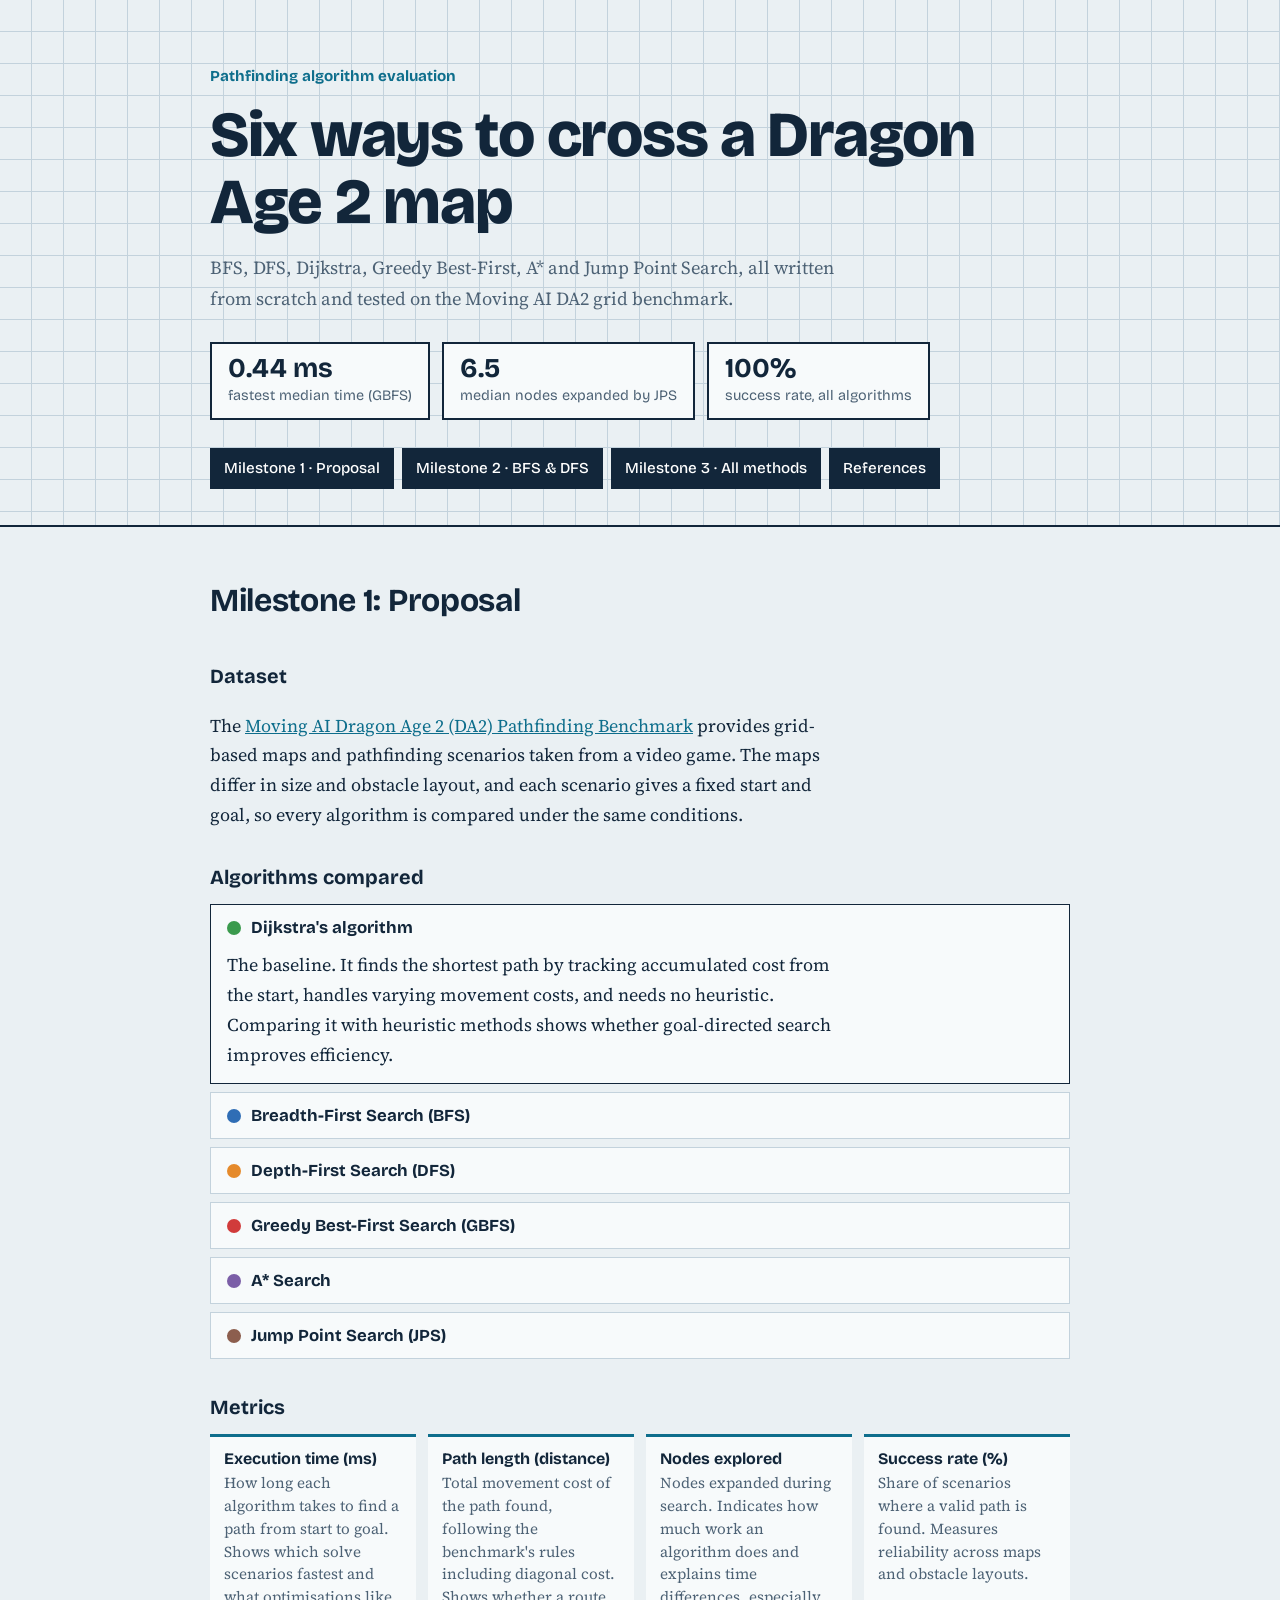
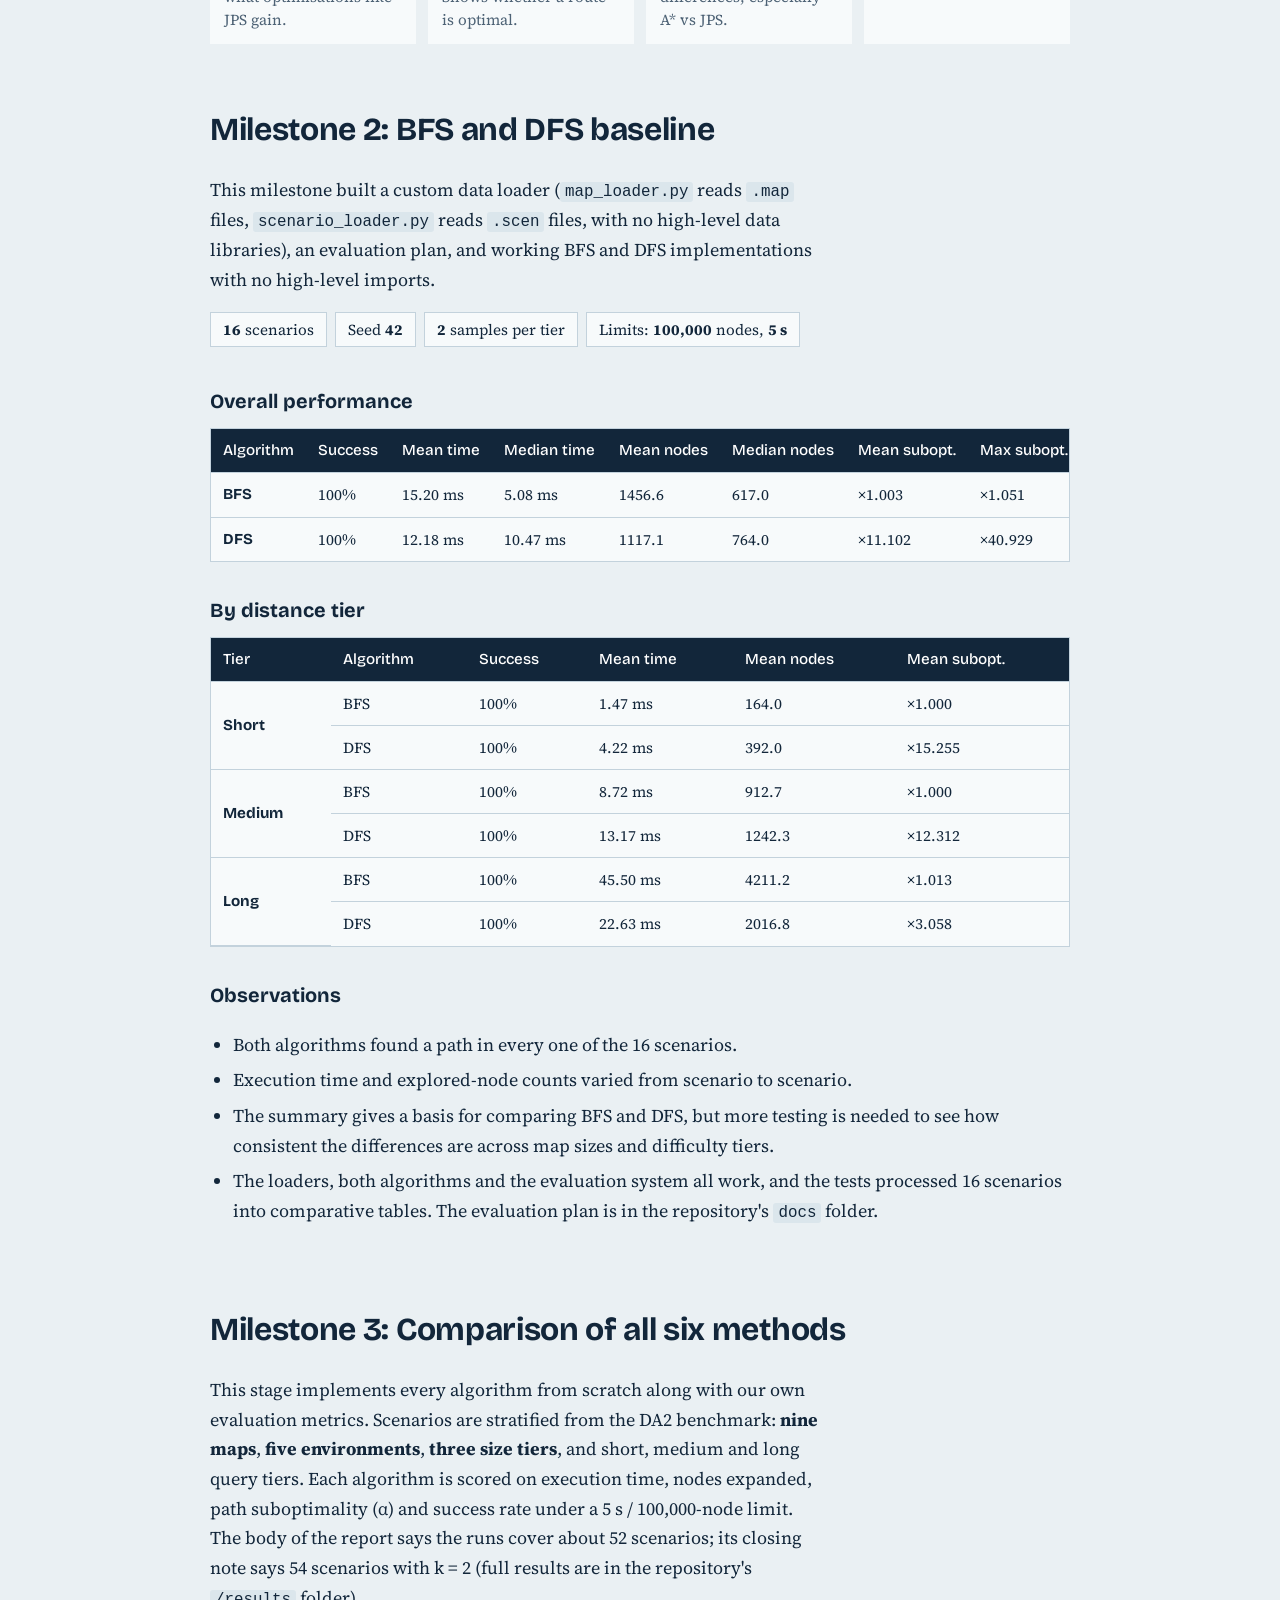
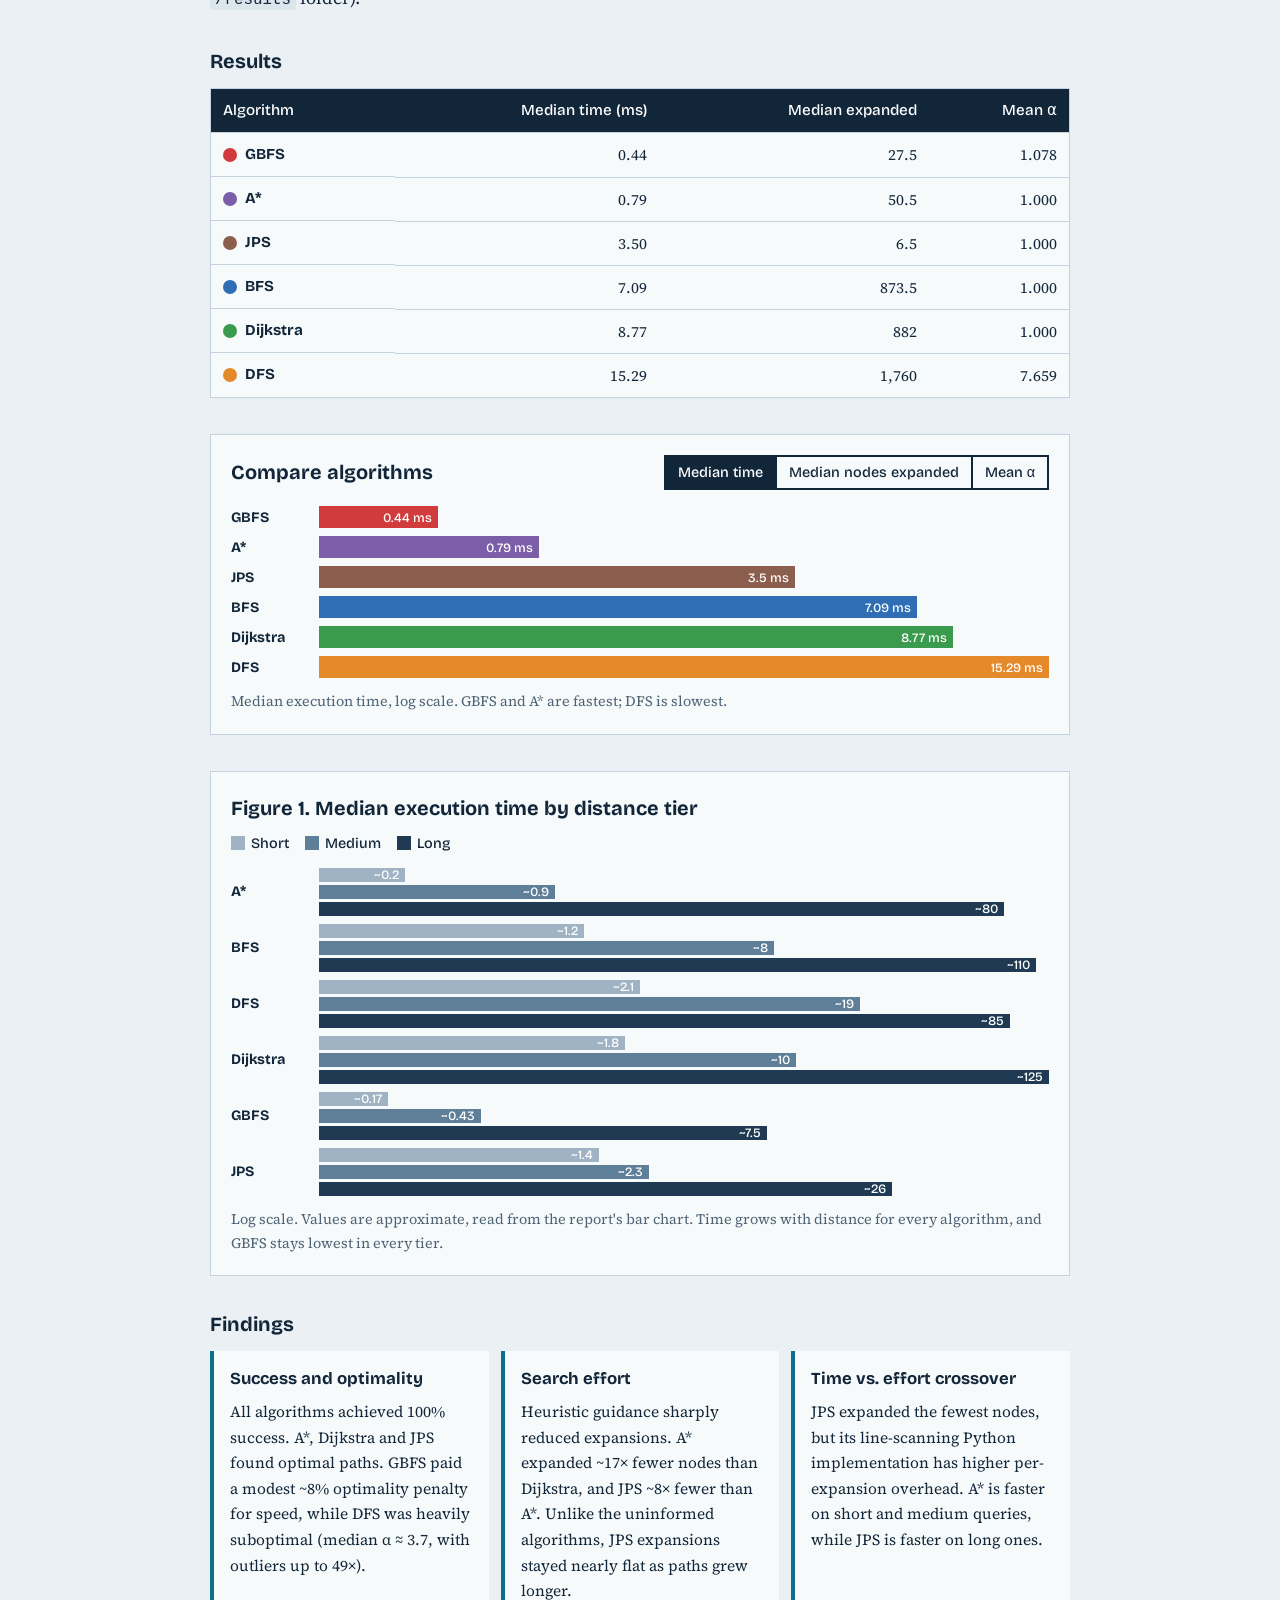
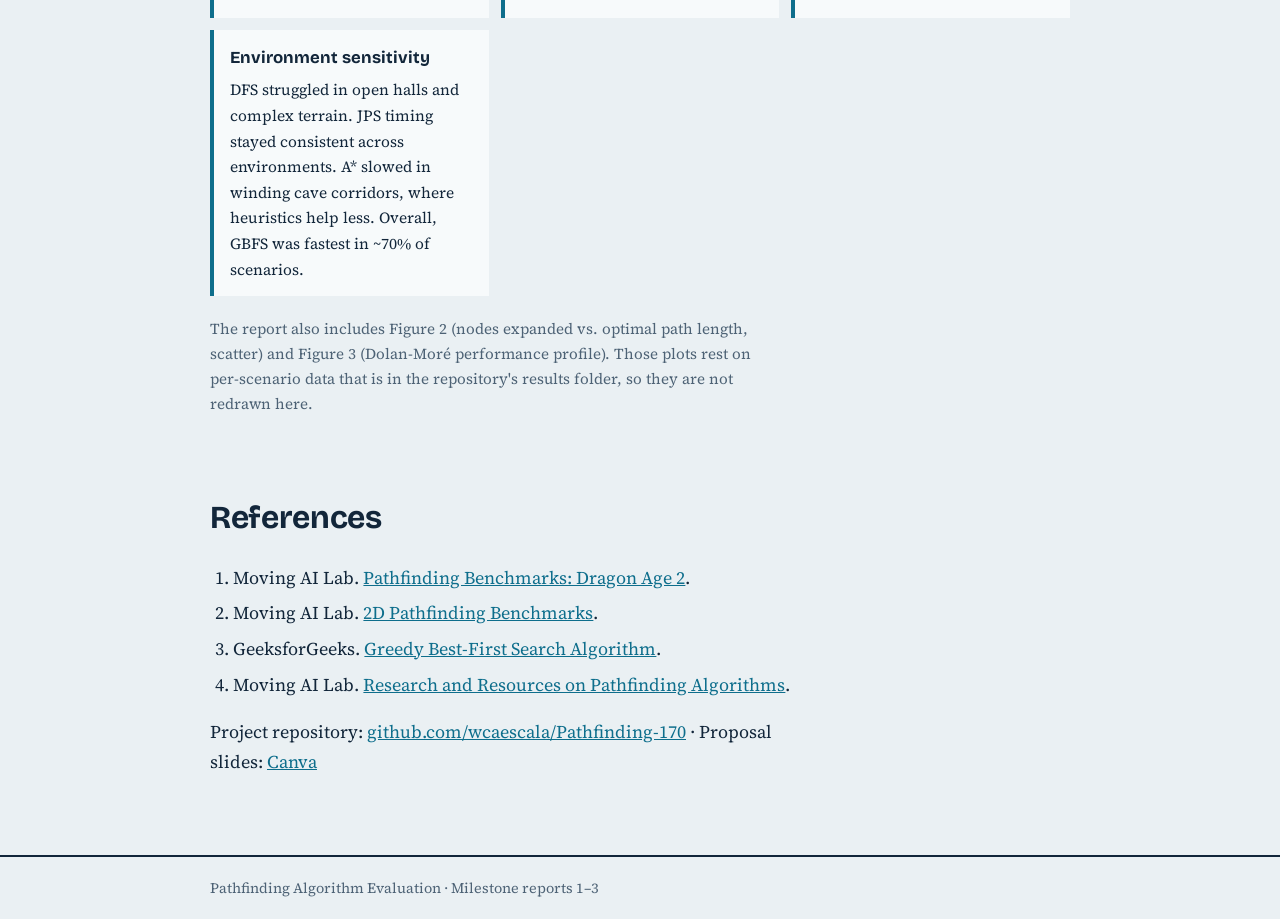
==== pages/index.html @ 6631c28d "feat: report web page for project" ====
<!DOCTYPE html>
<html lang="en">
<head>
<meta charset="utf-8">
<meta name="viewport" content="width=device-width, initial-scale=1">
<title>Pathfinding Algorithm Evaluation – Dragon Age 2 Benchmark</title>
<link rel="preconnect" href="https://fonts.googleapis.com">
<link rel="preconnect" href="https://fonts.gstatic.com" crossorigin>
<link href="https://fonts.googleapis.com/css2?family=Bricolage+Grotesque:wght@500;700;800&family=Source+Serif+4:ital,wght@0,400;0,600;1,400&display=swap" rel="stylesheet">
<link rel="stylesheet" href="style.css">
</head>
<body>
<header class="hero">
  <div class="wrap">
    <p class="kicker">Pathfinding algorithm evaluation</p>
    <h1>Six ways to cross a Dragon Age 2 map</h1>
    <p class="lede">BFS, DFS, Dijkstra, Greedy Best-First, A* and Jump Point Search, all written from scratch and tested on the Moving AI DA2 grid benchmark.</p>
    <div class="hero-stats">
      <div><b>0.44 ms</b>fastest median time (GBFS)</div>
      <div><b>6.5</b>median nodes expanded by JPS</div>
      <div><b>100%</b>success rate, all algorithms</div>
    </div>
    <nav aria-label="Sections">
      <a href="#m1">Milestone 1 · Proposal</a>
      <a href="#m2">Milestone 2 · BFS &amp; DFS</a>
      <a href="#m3">Milestone 3 · All methods</a>
      <a href="#refs">References</a>
    </nav>
  </div>
</header>

<main class="wrap">
<section id="m1">
  <h2>Milestone 1: Proposal</h2>
  <h3>Dataset</h3>
  <p>The <a href="https://www.movingai.com/benchmarks/da2/index.html">Moving AI Dragon Age 2 (DA2) Pathfinding Benchmark</a> provides grid-based maps and pathfinding scenarios taken from a video game. The maps differ in size and obstacle layout, and each scenario gives a fixed start and goal, so every algorithm is compared under the same conditions.</p>

  <h3>Algorithms compared</h3>
  <div class="algos">
    <details open><summary><i class="dot" style="--c:var(--dijkstra)"></i>Dijkstra's algorithm</summary>
      <p>The baseline. It finds the shortest path by tracking accumulated cost from the start, handles varying movement costs, and needs no heuristic. Comparing it with heuristic methods shows whether goal-directed search improves efficiency.</p></details>
    <details><summary><i class="dot" style="--c:var(--bfs)"></i>Breadth-First Search (BFS)</summary>
      <p>Explores neighbours level by level, which gives the shortest path when every move costs the same. It is the uninformed-search baseline. Because the benchmark charges more for diagonal moves, standard BFS may not find the optimal path under its rules.</p></details>
    <details><summary><i class="dot" style="--c:var(--dfs)"></i>Depth-First Search (DFS)</summary>
      <p>Follows one path as deep as possible before backtracking. It shows how depth-oriented exploration affects time, search effort and path quality, and it does not guarantee the shortest path.</p></details>
    <details><summary><i class="dot" style="--c:var(--gbfs)"></i>Greedy Best-First Search (GBFS)</summary>
      <p>Uses a heuristic to expand the node that looks closest to the goal. It tests whether steering toward the destination cuts time and nodes explored. Since it ignores the cost already paid, it does not guarantee the shortest path.</p></details>
    <details><summary><i class="dot" style="--c:var(--astar)"></i>A* Search</summary>
      <p>Combines the actual cost so far with a heuristic estimate of the remaining distance. With an admissible heuristic and a correct implementation it finds an optimal path, often exploring far fewer nodes than Dijkstra. The benchmark's reference optimal costs make it easy to judge path quality.</p></details>
    <details><summary><i class="dot" style="--c:var(--jps)"></i>Jump Point Search (JPS)</summary>
      <p>An A* optimisation for uniform-cost grids. It skips intermediate nodes and expands only "jump points" (turning points). It is included to see whether fewer expansions mean lower time while keeping optimal paths.</p></details>
  </div>

  <h3>Metrics</h3>
  <dl class="metrics">
    <div><dt>Execution time (ms)</dt><dd>How long each algorithm takes to find a path from start to goal. Shows which solve scenarios fastest and what optimisations like JPS gain.</dd></div>
    <div><dt>Path length (distance)</dt><dd>Total movement cost of the path found, following the benchmark's rules including diagonal cost. Shows whether a route is optimal.</dd></div>
    <div><dt>Nodes explored</dt><dd>Nodes expanded during search. Indicates how much work an algorithm does and explains time differences, especially A* vs JPS.</dd></div>
    <div><dt>Success rate (%)</dt><dd>Share of scenarios where a valid path is found. Measures reliability across maps and obstacle layouts.</dd></div>
  </dl>
</section>

<section id="m2">
  <h2>Milestone 2: BFS and DFS baseline</h2>
  <p>This milestone built a custom data loader (<code>map_loader.py</code> reads <code>.map</code> files, <code>scenario_loader.py</code> reads <code>.scen</code> files, with no high-level data libraries), an evaluation plan, and working BFS and DFS implementations with no high-level imports.</p>
  <ul class="facts">
    <li><b>16</b> scenarios</li><li>Seed <b>42</b></li><li><b>2</b> samples per tier</li><li>Limits: <b>100,000</b> nodes, <b>5 s</b></li>
  </ul>

  <h3>Overall performance</h3>
  <div class="table-scroll"><table>
    <thead><tr><th>Algorithm</th><th>Success</th><th>Mean time</th><th>Median time</th><th>Mean nodes</th><th>Median nodes</th><th>Mean subopt.</th><th>Max subopt.</th></tr></thead>
    <tbody>
      <tr><th scope="row">BFS</th><td>100%</td><td>15.20 ms</td><td>5.08 ms</td><td>1456.6</td><td>617.0</td><td>×1.003</td><td>×1.051</td></tr>
      <tr><th scope="row">DFS</th><td>100%</td><td>12.18 ms</td><td>10.47 ms</td><td>1117.1</td><td>764.0</td><td>×11.102</td><td>×40.929</td></tr>
    </tbody></table></div>

  <h3>By distance tier</h3>
  <div class="table-scroll"><table>
    <thead><tr><th>Tier</th><th>Algorithm</th><th>Success</th><th>Mean time</th><th>Mean nodes</th><th>Mean subopt.</th></tr></thead>
    <tbody>
      <tr><th scope="row" rowspan="2">Short</th><td>BFS</td><td>100%</td><td>1.47 ms</td><td>164.0</td><td>×1.000</td></tr><tr><td>DFS</td><td>100%</td><td>4.22 ms</td><td>392.0</td><td>×15.255</td></tr>
      <tr><th scope="row" rowspan="2">Medium</th><td>BFS</td><td>100%</td><td>8.72 ms</td><td>912.7</td><td>×1.000</td></tr><tr><td>DFS</td><td>100%</td><td>13.17 ms</td><td>1242.3</td><td>×12.312</td></tr>
      <tr><th scope="row" rowspan="2">Long</th><td>BFS</td><td>100%</td><td>45.50 ms</td><td>4211.2</td><td>×1.013</td></tr><tr><td>DFS</td><td>100%</td><td>22.63 ms</td><td>2016.8</td><td>×3.058</td></tr>
    </tbody></table></div>

  <h3>Observations</h3>
  <ul>
    <li>Both algorithms found a path in every one of the 16 scenarios.</li>
    <li>Execution time and explored-node counts varied from scenario to scenario.</li>
    <li>The summary gives a basis for comparing BFS and DFS, but more testing is needed to see how consistent the differences are across map sizes and difficulty tiers.</li>
    <li>The loaders, both algorithms and the evaluation system all work, and the tests processed 16 scenarios into comparative tables. The evaluation plan is in the repository's <code>docs</code> folder.</li>
  </ul>
</section>

<section id="m3">
  <h2>Milestone 3: Comparison of all six methods</h2>
  <p>This stage implements every algorithm from scratch along with our own evaluation metrics. Scenarios are stratified from the DA2 benchmark: <b>nine maps</b>, <b>five environments</b>, <b>three size tiers</b>, and short, medium and long query tiers. Each algorithm is scored on execution time, nodes expanded, path suboptimality (α) and success rate under a 5 s / 100,000-node limit. The body of the report says the runs cover about 52 scenarios; its closing note says 54 scenarios with k = 2 (full results are in the repository's <code>/results</code> folder).</p>

  <h3>Results</h3>
  <div class="table-scroll"><table id="results">
    <thead><tr><th>Algorithm</th><th>Median time (ms)</th><th>Median expanded</th><th>Mean α</th></tr></thead>
    <tbody></tbody></table></div>

  <figure>
    <div class="chart-head">
      <h3>Compare algorithms</h3>
      <div class="toggle" role="group" aria-label="Metric">
        <button class="on" data-m="time" aria-pressed="true">Median time</button>
        <button data-m="exp" aria-pressed="false">Median nodes expanded</button>
        <button data-m="alpha" aria-pressed="false">Mean α</button>
      </div>
    </div>
    <div id="bars" class="bars"></div>
    <figcaption id="bars-cap"></figcaption>
  </figure>

  <figure>
    <h3>Figure 1. Median execution time by distance tier</h3>
    <div class="legend"><span><i style="--c:#9fb3c4"></i>Short</span><span><i style="--c:#5f7f99"></i>Medium</span><span><i style="--c:#1f3a52"></i>Long</span></div>
    <div id="tiers" class="bars"></div>
    <figcaption>Log scale. Values are approximate, read from the report's bar chart. Time grows with distance for every algorithm, and GBFS stays lowest in every tier.</figcaption>
  </figure>

  <h3>Findings</h3>
  <div class="findings">
    <article><h4>Success and optimality</h4><p>All algorithms achieved 100% success. A*, Dijkstra and JPS found optimal paths. GBFS paid a modest ~8% optimality penalty for speed, while DFS was heavily suboptimal (median α ≈ 3.7, with outliers up to 49×).</p></article>
    <article><h4>Search effort</h4><p>Heuristic guidance sharply reduced expansions. A* expanded ~17× fewer nodes than Dijkstra, and JPS ~8× fewer than A*. Unlike the uninformed algorithms, JPS expansions stayed nearly flat as paths grew longer.</p></article>
    <article><h4>Time vs. effort crossover</h4><p>JPS expanded the fewest nodes, but its line-scanning Python implementation has higher per-expansion overhead. A* is faster on short and medium queries, while JPS is faster on long ones.</p></article>
    <article><h4>Environment sensitivity</h4><p>DFS struggled in open halls and complex terrain. JPS timing stayed consistent across environments. A* slowed in winding cave corridors, where heuristics help less. Overall, GBFS was fastest in ~70% of scenarios.</p></article>
  </div>
  <p class="note">The report also includes Figure 2 (nodes expanded vs. optimal path length, scatter) and Figure 3 (Dolan-Moré performance profile). Those plots rest on per-scenario data that is in the repository's results folder, so they are not redrawn here.</p>
</section>

<section id="refs">
  <h2>References</h2>
  <ol>
    <li>Moving AI Lab. <a href="https://www.movingai.com/benchmarks/da2/index.html">Pathfinding Benchmarks: Dragon Age 2</a>.</li>
    <li>Moving AI Lab. <a href="https://www.movingai.com/benchmarks/grids.html">2D Pathfinding Benchmarks</a>.</li>
    <li>GeeksforGeeks. <a href="https://www.geeksforgeeks.org/dsa/greedy-best-first-search-algorithm/">Greedy Best-First Search Algorithm</a>.</li>
    <li>Moving AI Lab. <a href="https://www.movingai.com/w3.html">Research and Resources on Pathfinding Algorithms</a>.</li>
  </ol>
  <p>Project repository: <a href="https://github.com/wcaescala/Pathfinding-170">github.com/wcaescala/Pathfinding-170</a> · Proposal slides: <a href="https://canva.link/qjbmayikak26mea">Canva</a></p>
</section>
</main>
<footer><div class="wrap">Pathfinding Algorithm Evaluation · Milestone reports 1–3</div></footer>
<script src="script.js"></script>
</body>
</html>
---- pages/style.css ----
:root{
  --paper:#eaf0f3; --panel:#f7fafb; --ink:#12263a; --muted:#4d6275; --line:#c3d2dc; --accent:#0e6e8c;
  --astar:#7b5ea7; --bfs:#2f6db5; --dfs:#e58a2b; --dijkstra:#3a9a4d; --gbfs:#d13b3b; --jps:#8c5e4e;
}
*{box-sizing:border-box}
html{scroll-behavior:smooth}
body{margin:0;background:var(--paper);color:var(--ink);font:18px/1.65 "Source Serif 4",Georgia,serif}
.wrap{max-width:900px;margin:0 auto;padding:0 20px}
a{color:var(--accent)}
a:focus-visible,button:focus-visible,summary:focus-visible{outline:3px solid var(--accent);outline-offset:2px}
h1,h2,h3,h4,.kicker,nav,th,.toggle,.hero-stats{font-family:"Bricolage Grotesque",system-ui,sans-serif}
code{background:#dbe6ec;padding:1px 5px;border-radius:3px;font-size:.88em}

.hero{padding:64px 0 36px;border-bottom:2px solid var(--ink);
  background-image:linear-gradient(var(--line) 1px,transparent 1px),linear-gradient(90deg,var(--line) 1px,transparent 1px);
  background-size:32px 32px;background-position:-1px -1px}
.kicker{margin:0 0 12px;color:var(--accent);font-weight:700;font-size:.95rem}
h1{margin:0;font-size:clamp(2.2rem,6vw,4rem);line-height:1.05;font-weight:800;letter-spacing:-.02em;max-width:14em}
.lede{max-width:34em;font-size:1.15rem;color:var(--muted);margin:18px 0 28px}
.hero-stats{display:flex;flex-wrap:wrap;gap:12px;margin-bottom:28px}
.hero-stats div{background:var(--panel);border:2px solid var(--ink);padding:10px 16px;font-size:.9rem;color:var(--muted)}
.hero-stats b{display:block;font-size:1.7rem;color:var(--ink);line-height:1.1}
nav{display:flex;flex-wrap:wrap;gap:8px}
nav a{background:var(--ink);color:#fff;text-decoration:none;padding:8px 14px;font-weight:500;font-size:.95rem}
nav a:hover{background:var(--accent)}

section{padding:48px 0 12px}
h2{font-size:2rem;margin:0 0 16px;letter-spacing:-.01em}
h3{font-size:1.25rem;margin:32px 0 10px}
h4{margin:0 0 6px;font-size:1.05rem}
p{max-width:68ch}

.algos details{background:var(--panel);border:1px solid var(--line);margin-bottom:8px;padding:0 16px}
summary{cursor:pointer;padding:12px 0;font:700 1.05rem "Bricolage Grotesque",sans-serif;display:flex;align-items:center;gap:10px}
.algos details[open]{border-color:var(--ink)}
.algos details p{margin:0 0 14px}
.dot{width:14px;height:14px;border-radius:50%;background:var(--c);flex:none}

.metrics{display:grid;grid-template-columns:repeat(auto-fit,minmax(200px,1fr));gap:12px;margin:0}
.metrics div{border-top:3px solid var(--accent);background:var(--panel);padding:12px 14px}
.metrics dt{font:700 1rem "Bricolage Grotesque",sans-serif;margin-bottom:4px}
.metrics dd{margin:0;font-size:.95rem;color:var(--muted);line-height:1.5}

.facts{list-style:none;display:flex;flex-wrap:wrap;gap:8px;padding:0;margin:16px 0}
.facts li{background:var(--panel);border:1px solid var(--line);padding:4px 12px;font-size:.95rem}

.table-scroll{overflow-x:auto;background:var(--panel);border:1px solid var(--line)}
table{border-collapse:collapse;width:100%;font-size:.95rem;font-variant-numeric:tabular-nums}
th,td{padding:9px 12px;text-align:left;border-bottom:1px solid var(--line);white-space:nowrap}
thead th{background:var(--ink);color:#fff;font-weight:500}
tbody th{font-weight:700}
tbody tr:last-child>*{border-bottom:0}
#results td:not(:first-child),#results th:not(:first-child){text-align:right}
#results tbody tr.hl{background:#dbe9f0}
#results tbody th{display:flex;align-items:center;gap:8px}

figure{margin:36px 0 0;padding:20px;background:var(--panel);border:1px solid var(--line)}
figure h3{margin-top:0}
figcaption{font-size:.9rem;color:var(--muted);margin-top:12px}
.chart-head{display:flex;flex-wrap:wrap;justify-content:space-between;align-items:center;gap:10px}
.chart-head h3{margin:0}
.toggle{display:flex;flex-wrap:wrap;gap:0}
.toggle button{font:500 .9rem "Bricolage Grotesque",sans-serif;padding:7px 12px;border:2px solid var(--ink);background:transparent;color:var(--ink);cursor:pointer;margin-left:-2px}
.toggle button.on{background:var(--ink);color:#fff}
.bars{margin-top:16px}
.row{display:grid;grid-template-columns:78px 1fr;align-items:center;gap:10px;margin-bottom:8px}
.row .name{font:700 .9rem "Bricolage Grotesque",sans-serif}
.track{display:flex;flex-direction:column;gap:3px}
.bar{height:22px;background:var(--c);display:flex;align-items:center;justify-content:flex-end;padding-right:6px;min-width:2px;transition:width .5s ease;color:#fff;font:500 .8rem "Bricolage Grotesque",sans-serif;white-space:nowrap}
.bar.out{justify-content:flex-start;padding:0 0 0 calc(100% + 6px);color:var(--ink);overflow:visible;width:var(--w)}
.row.tier .bar{height:14px}
.legend{display:flex;gap:16px;font:500 .9rem "Bricolage Grotesque",sans-serif}
.legend i{display:inline-block;width:14px;height:14px;background:var(--c);margin-right:6px;vertical-align:-2px}

.findings{display:grid;grid-template-columns:repeat(auto-fit,minmax(260px,1fr));gap:12px}
.findings article{background:var(--panel);border-left:4px solid var(--accent);padding:14px 16px}
.findings p{margin:0;font-size:.97rem}
.note{color:var(--muted);font-size:.95rem;margin-top:20px}
ul,ol{padding-left:1.3em}
li{margin-bottom:6px}
footer{margin-top:48px;border-top:2px solid var(--ink);padding:20px 0;color:var(--muted);font-size:.9rem}
@media (prefers-reduced-motion:reduce){.bar{transition:none}html{scroll-behavior:auto}}
@media (max-width:520px){body{font-size:17px}.row{grid-template-columns:62px 1fr}}
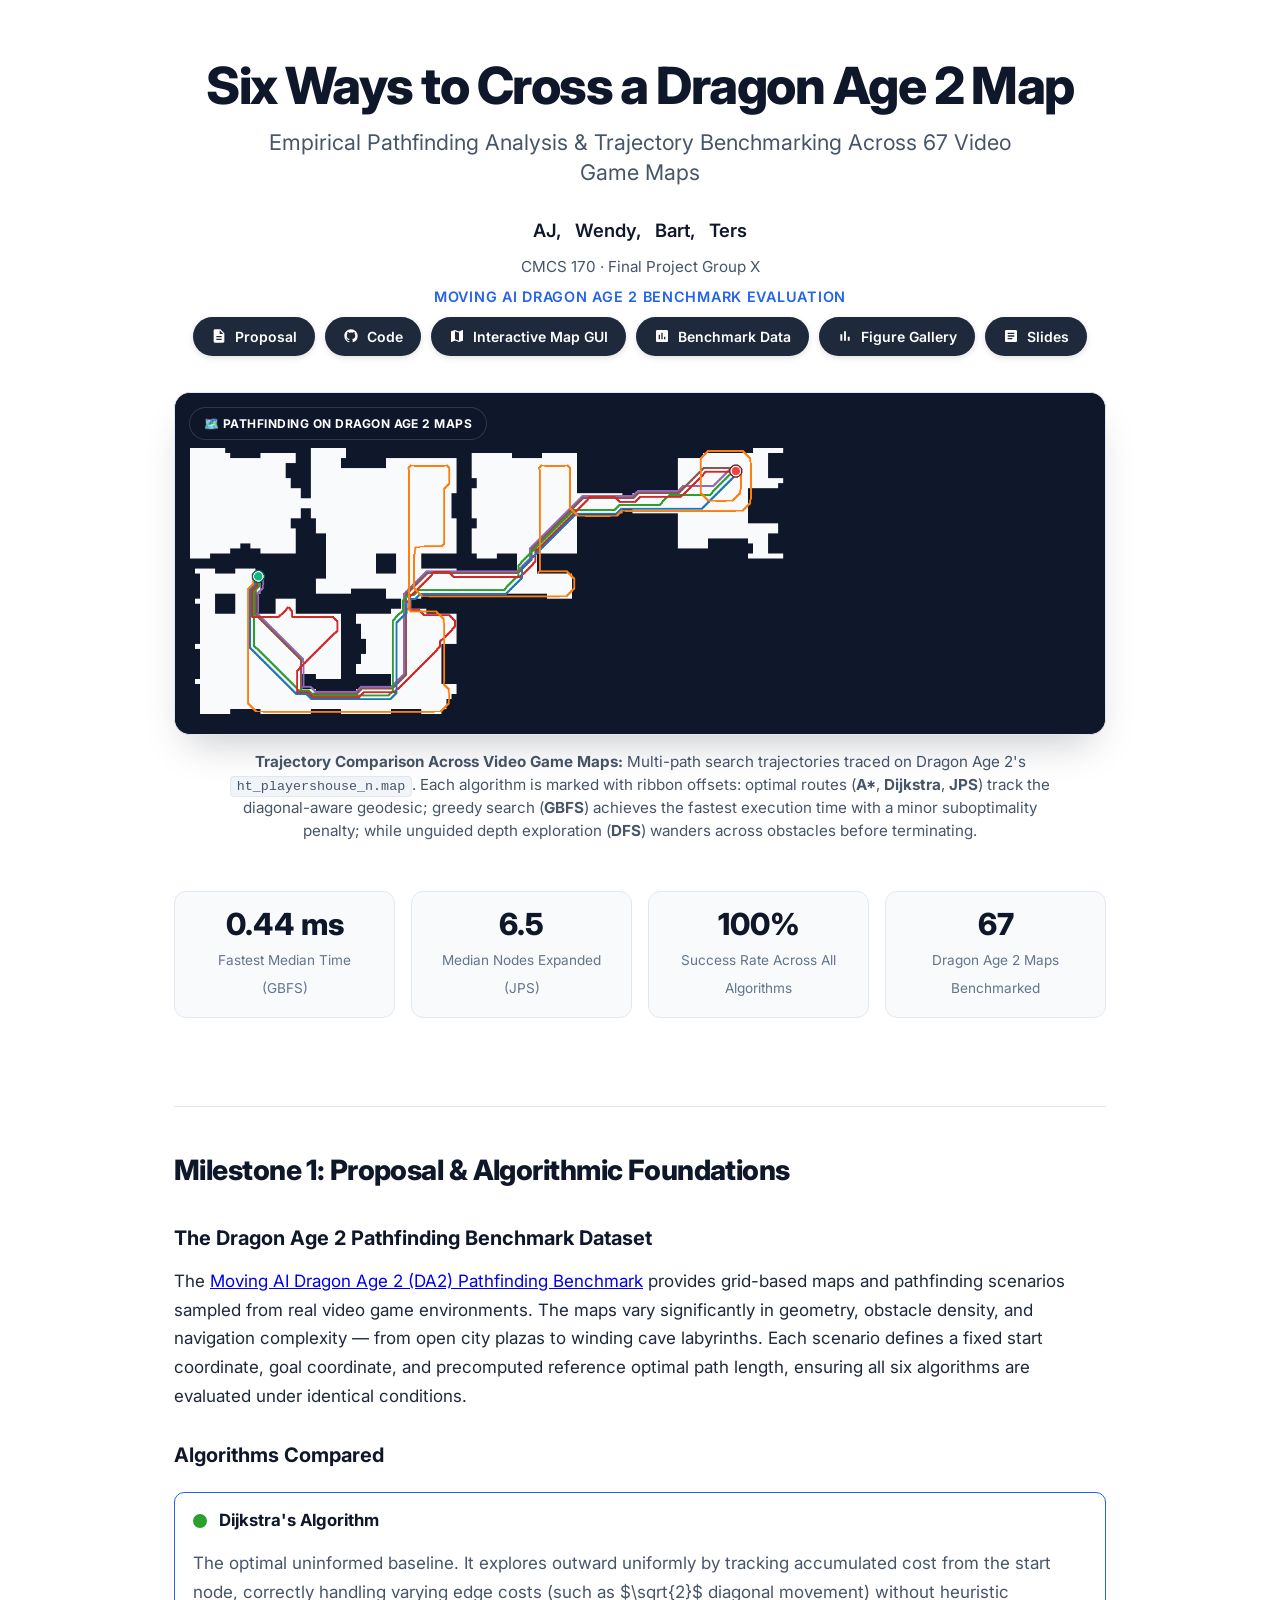
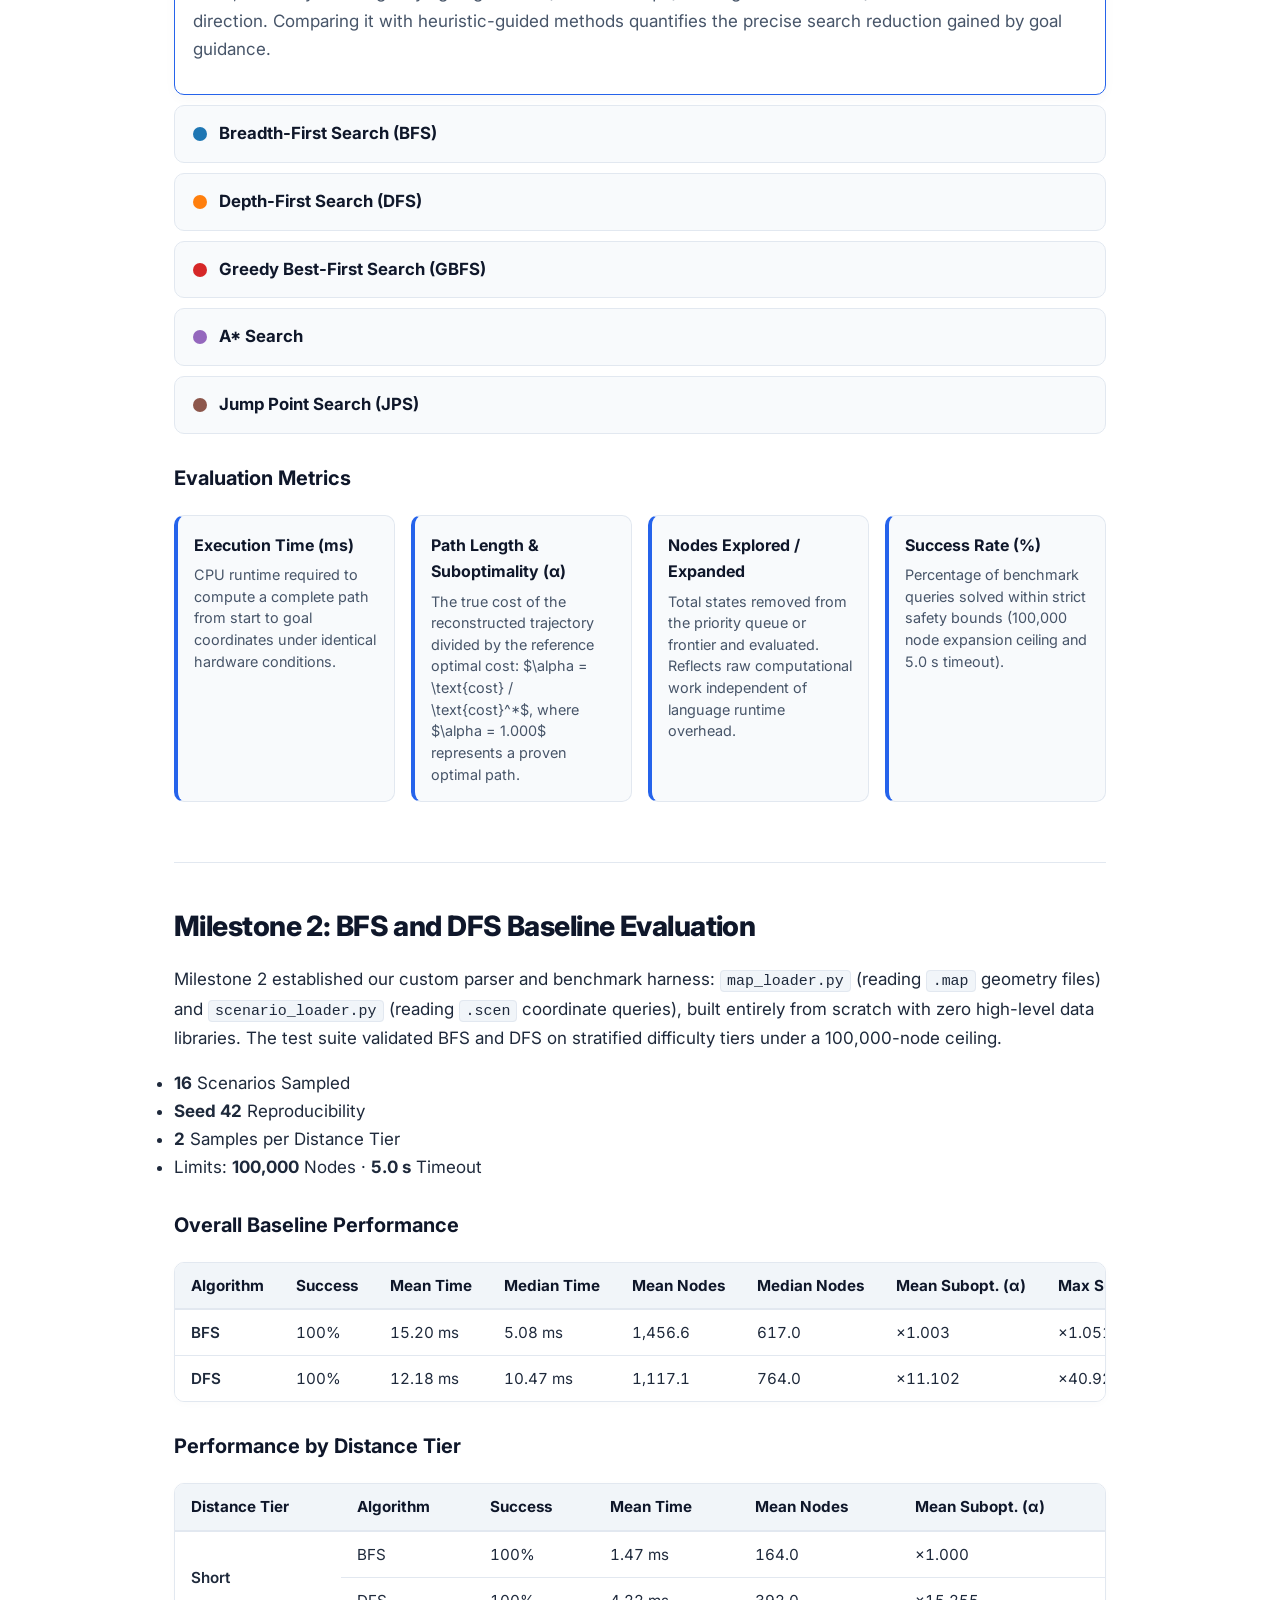
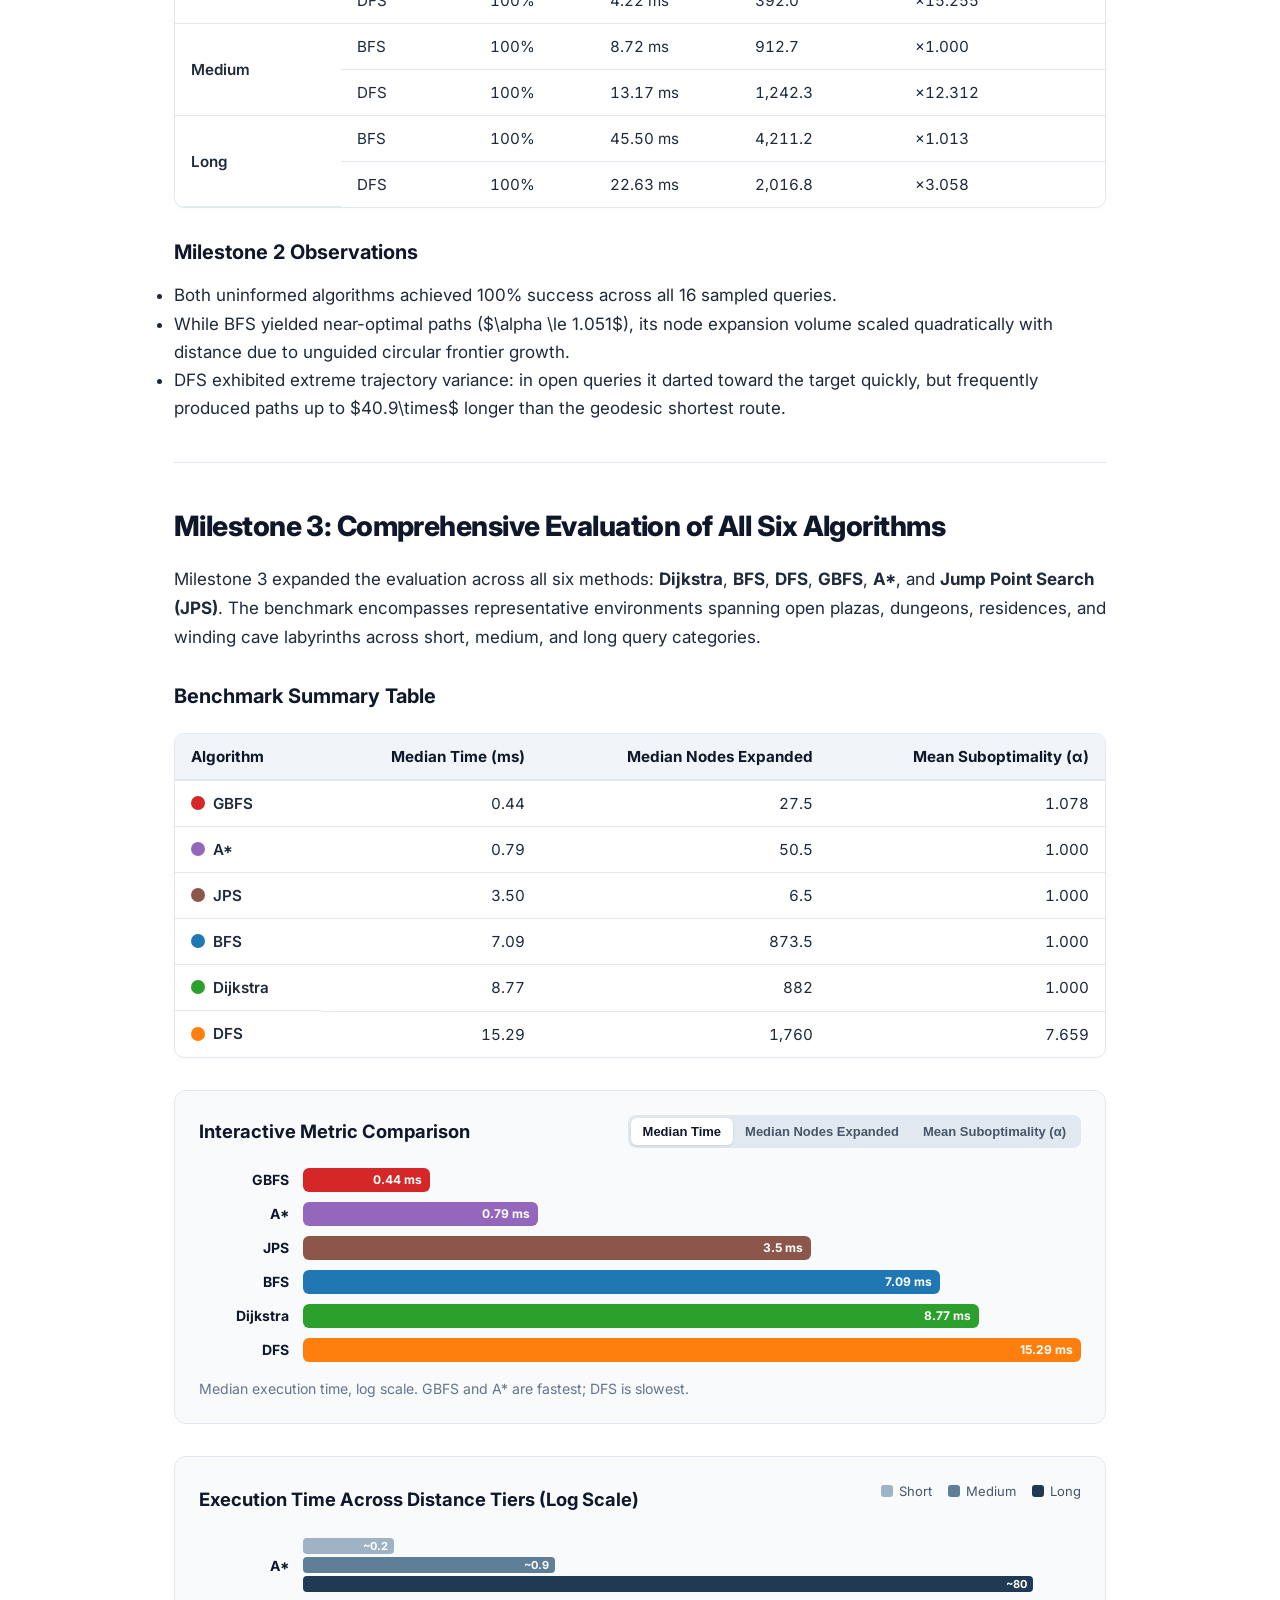
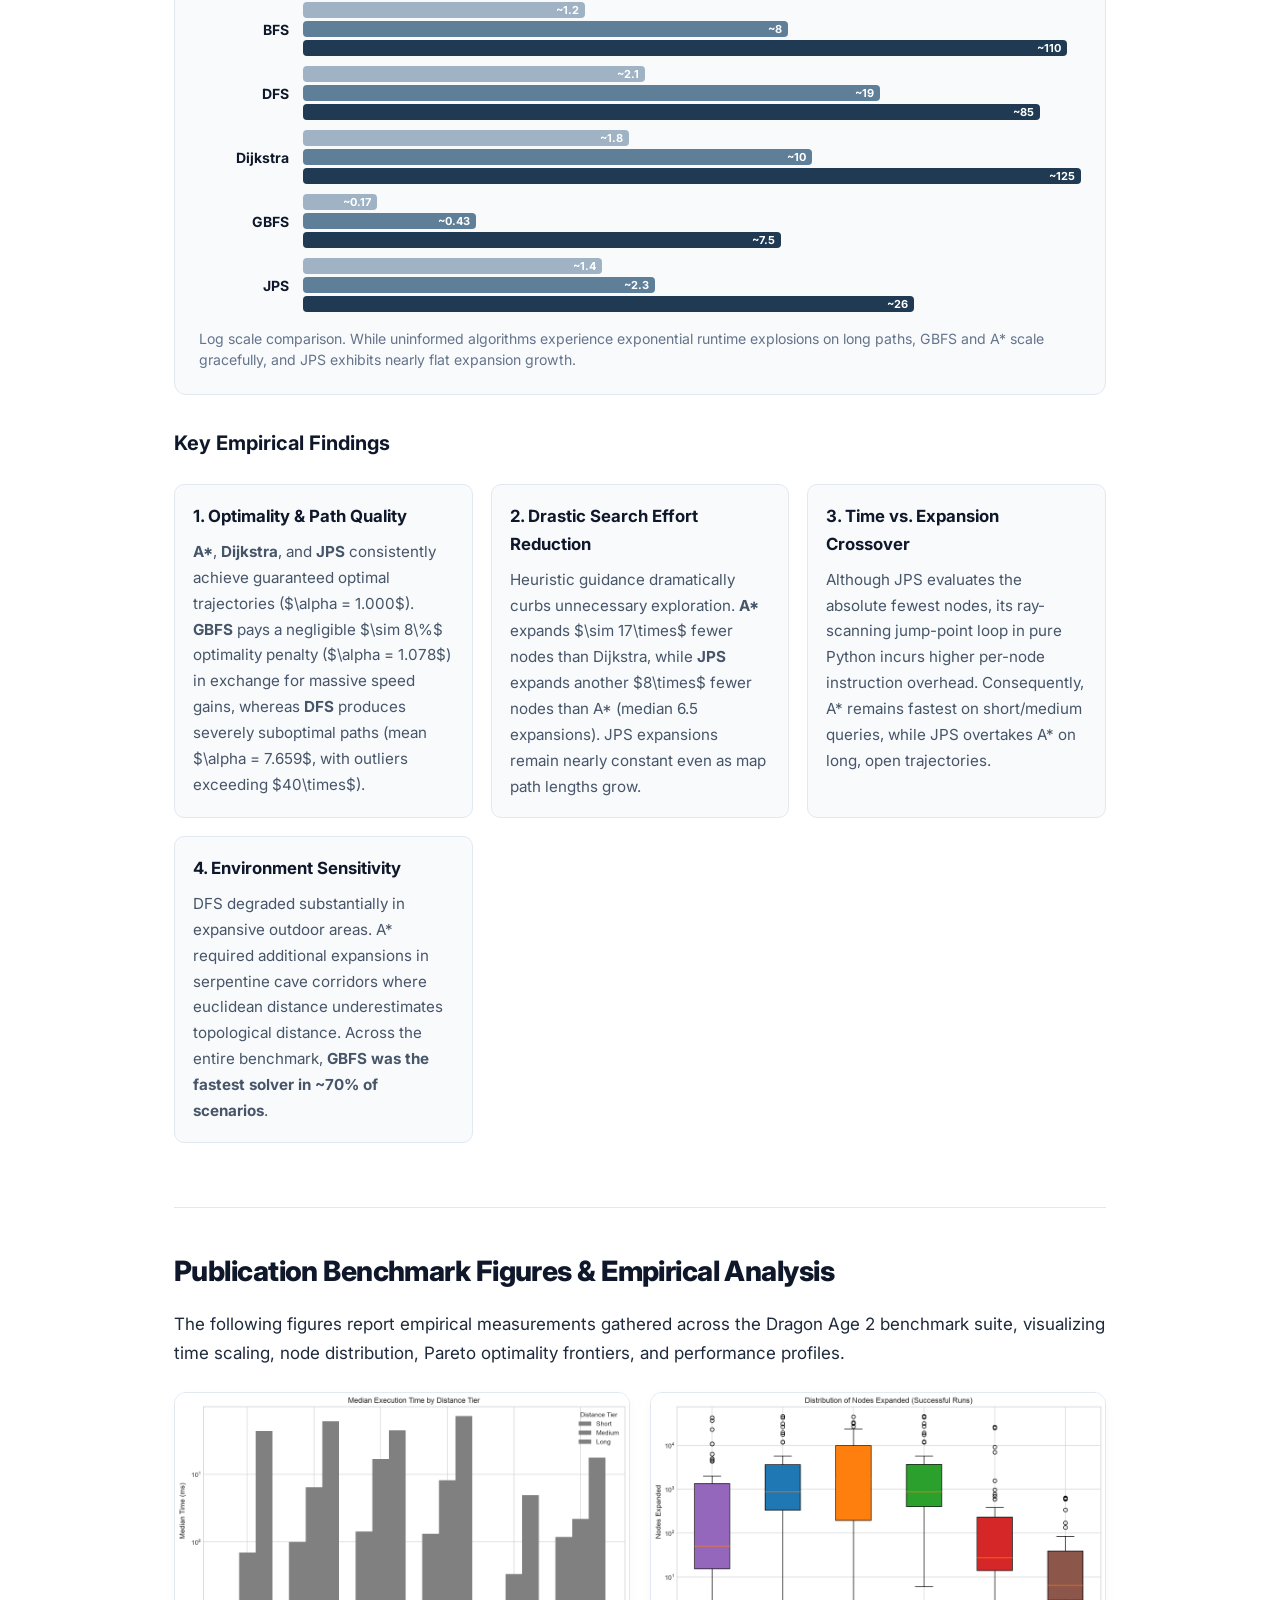
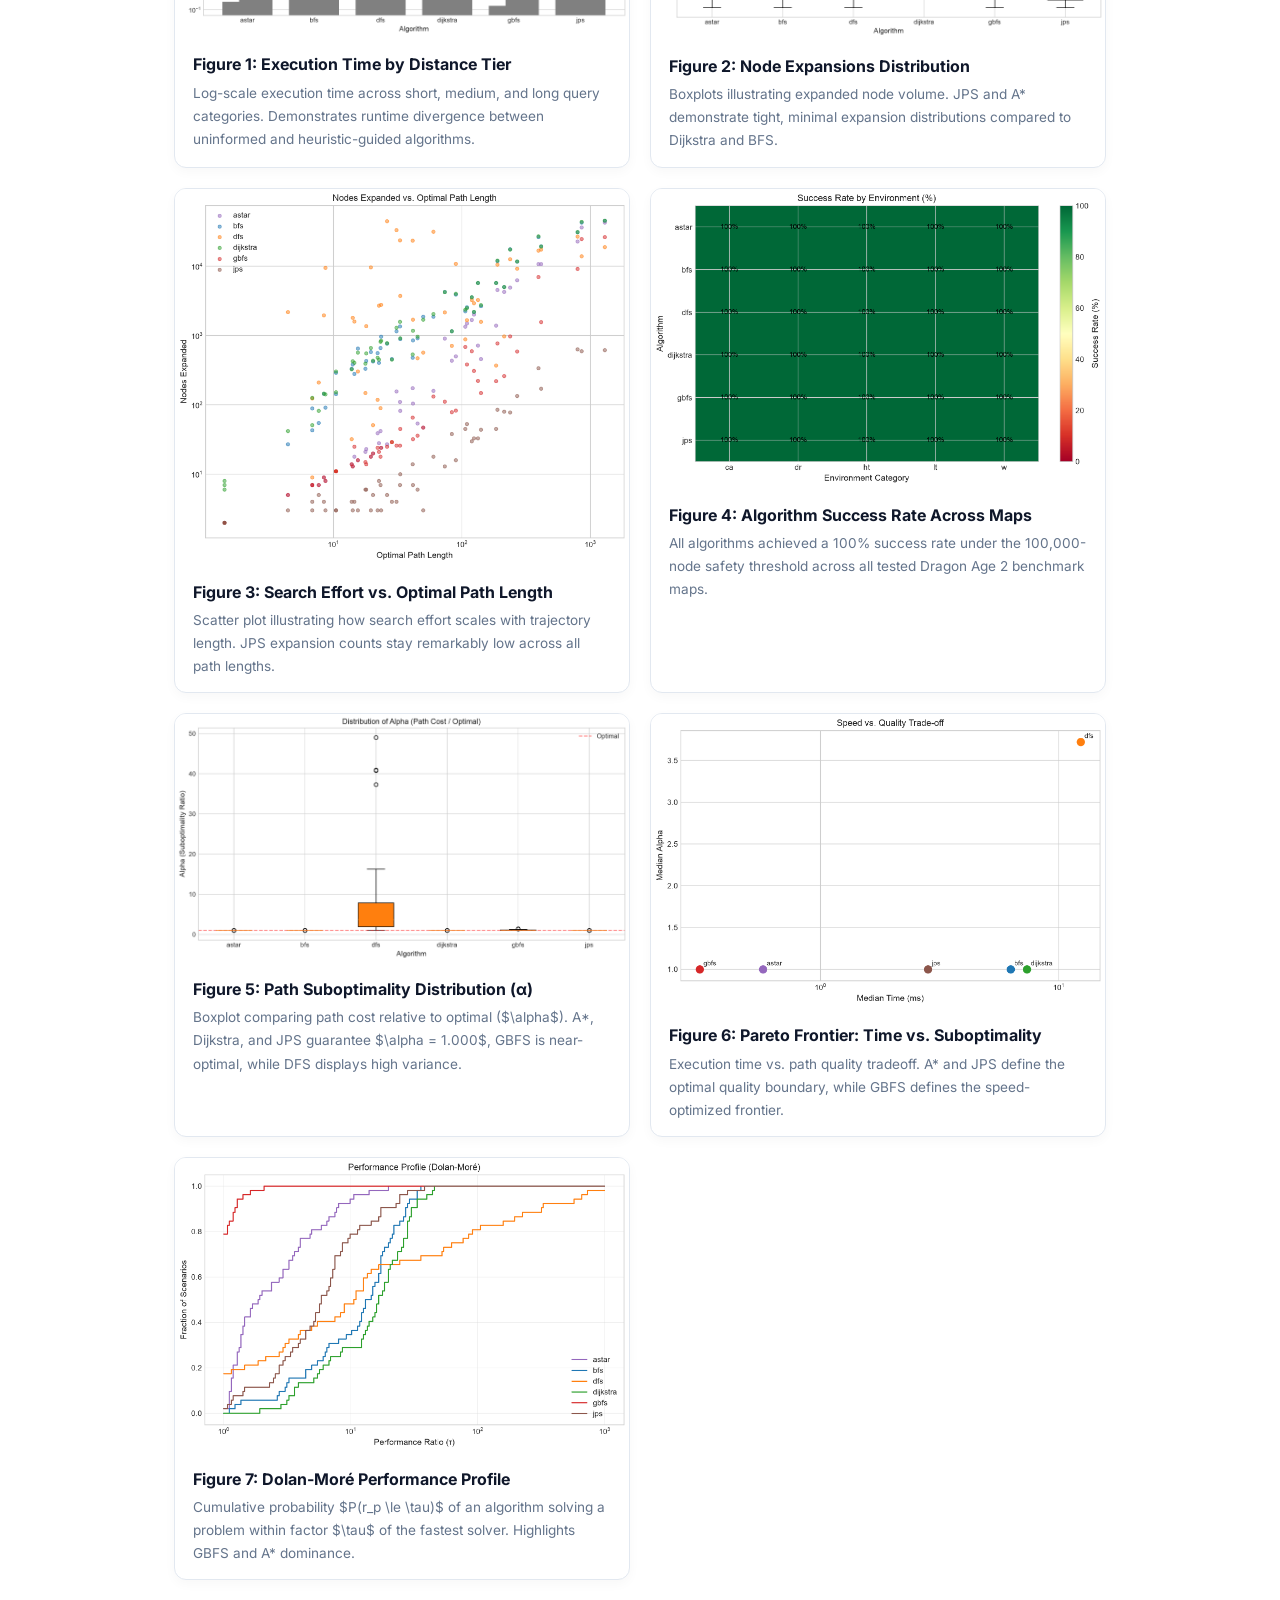
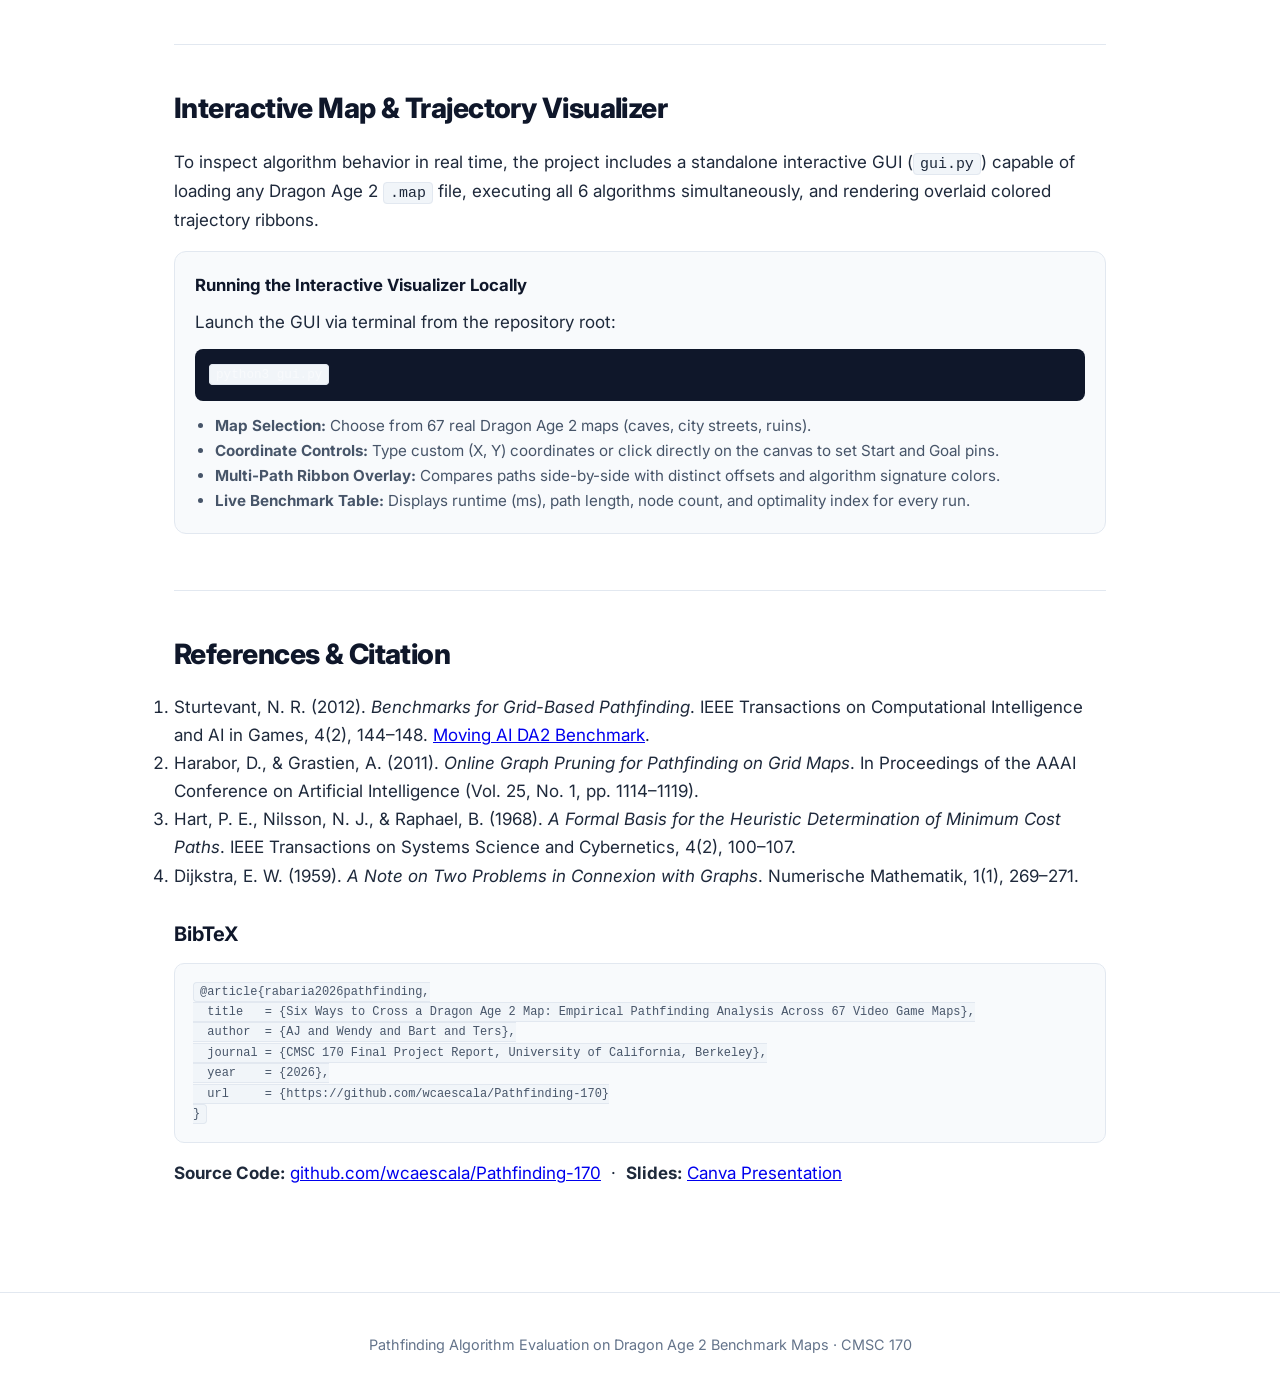
==== commit 64a93028: "feat: gui design" ====
--- a/pages/index.html
+++ b/pages/index.html
@@ -1,149 +1,556 @@
 <!DOCTYPE html>
 <html lang="en">
+
 <head>
-<meta charset="utf-8">
-<meta name="viewport" content="width=device-width, initial-scale=1">
-<title>Pathfinding Algorithm Evaluation – Dragon Age 2 Benchmark</title>
-<link rel="preconnect" href="https://fonts.googleapis.com">
-<link rel="preconnect" href="https://fonts.gstatic.com" crossorigin>
-<link href="https://fonts.googleapis.com/css2?family=Bricolage+Grotesque:wght@500;700;800&family=Source+Serif+4:ital,wght@0,400;0,600;1,400&display=swap" rel="stylesheet">
-<link rel="stylesheet" href="style.css">
+  <meta charset="utf-8">
+  <meta name="viewport" content="width=device-width, initial-scale=1">
+  <title>Six Ways to Cross a Dragon Age 2 Map · Pathfinding Algorithm Evaluation</title>
+  <link rel="preconnect" href="https://fonts.googleapis.com">
+  <link rel="preconnect" href="https://fonts.gstatic.com" crossorigin>
+  <link
+    href="https://fonts.googleapis.com/css2?family=Inter:wght@400;500;600;700;800&family=Source+Code+Pro:wght@400;600&display=swap"
+    rel="stylesheet">
+  <link rel="stylesheet" href="style.css">
 </head>
+
 <body>
-<header class="hero">
-  <div class="wrap">
-    <p class="kicker">Pathfinding algorithm evaluation</p>
-    <h1>Six ways to cross a Dragon Age 2 map</h1>
-    <p class="lede">BFS, DFS, Dijkstra, Greedy Best-First, A* and Jump Point Search, all written from scratch and tested on the Moving AI DA2 grid benchmark.</p>
-    <div class="hero-stats">
-      <div><b>0.44 ms</b>fastest median time (GBFS)</div>
-      <div><b>6.5</b>median nodes expanded by JPS</div>
-      <div><b>100%</b>success rate, all algorithms</div>
+
+  <!-- ==================== ACADEMIC HERO HEADER ==================== -->
+  <header class="hero">
+    <div class="wrap">
+      <h1>Six Ways to Cross a Dragon Age 2 Map</h1>
+      <p class="subtitle">Empirical Pathfinding Analysis &amp; Trajectory Benchmarking Across 67 Video Game Maps</p>
+
+      <div class="authors-row">
+        <span class="author">AJ,</span>
+        <span class="author">Wendy,</span>
+        <span class="author">Bart,</span>
+        <span class="author">Ters</span>
+      </div>
+
+      <div class="affiliations">CMCS 170 · Final Project Group X</div>
+      <div class="conference-tag">Moving AI Dragon Age 2 Benchmark Evaluation</div>
+
+      <!-- Academic Pill Action Buttons -->
+      <div class="pill-buttons">
+        <a class="pill-btn" href="#m1">
+          <svg viewBox="0 0 24 24">
+            <path
+              d="M14 2H6c-1.1 0-1.99.9-1.99 2L4 20c0 1.1.89 2 1.99 2H18c1.1 0 2-.9 2-2V8l-6-6zm2 16H8v-2h8v2zm0-4H8v-2h8v2zm-3-5V3.5L18.5 9H13z" />
+          </svg>
+          Proposal
+        </a>
+        <a class="pill-btn" href="https://github.com/wcaescala/Pathfinding-170" target="_blank" rel="noopener">
+          <svg viewBox="0 0 24 24">
+            <path
+              d="M12 2C6.477 2 2 6.484 2 12.017c0 4.425 2.865 8.18 6.839 9.504.5.092.682-.217.682-.483 0-.237-.008-.868-.013-1.703-2.782.605-3.369-1.343-3.369-1.343-.454-1.158-1.11-1.466-1.11-1.466-.908-.62.069-.608.069-.608 1.003.07 1.53 1.032 1.53 1.032.892 1.53 2.341 1.088 2.91.832.092-.647.35-1.088.636-1.338-2.22-.253-4.555-1.113-4.555-4.951 0-1.093.39-1.988 1.029-2.688-.103-.253-.446-1.272.098-2.65 0 0 .84-.27 2.75 1.026A9.564 9.564 0 0112 6.844c.85.004 1.705.115 2.504.337 1.909-1.296 2.747-1.027 2.747-1.027.546 1.379.202 2.398.1 2.651.64.7 1.028 1.595 1.028 2.688 0 3.848-2.339 4.695-4.566 4.943.359.309.678.92.678 1.855 0 1.338-.012 2.419-.012 2.747 0 .268.18.58.688.482A10.019 10.019 0 0022 12.017C22 6.484 17.522 2 12 2z" />
+          </svg>
+          Code
+        </a>
+        <a class="pill-btn" href="#gui-section">
+          <svg viewBox="0 0 24 24">
+            <path
+              d="M20.5 3l-.16.03L15 5.1 9 3 3.36 4.9c-.21.07-.36.25-.36.48V20.5c0 .28.22.5.5.5l.16-.03L9 18.9l6 2.1 5.64-1.9c.21-.07.36-.25.36-.48V3.5c0-.28-.22-.5-.5-.5zM15 19l-6-2.11V5l6 2.11V19z" />
+          </svg>
+          Interactive Map GUI
+        </a>
+        <a class="pill-btn" href="#m3">
+          <svg viewBox="0 0 24 24">
+            <path
+              d="M19 3H5c-1.1 0-2 .9-2 2v14c0 1.1.9 2 2 2h14c1.1 0 2-.9 2-2V5c0-1.1-.9-2-2-2zM9 17H7v-7h2v7zm4 0h-2V7h2v10zm4 0h-2v-4h2v4z" />
+          </svg>
+          Benchmark Data
+        </a>
+        <a class="pill-btn" href="#figures">
+          <svg viewBox="0 0 24 24">
+            <path d="M5 9.2h3V19H5zM10.6 5h2.8v14h-2.8zm5.6 8H19v6h-2.8z" />
+          </svg>
+          Figure Gallery
+        </a>
+        <a class="pill-btn" href="https://canva.link/qjbmayikak26mea" target="_blank" rel="noopener">
+          <svg viewBox="0 0 24 24">
+            <path
+              d="M19 3H5c-1.1 0-2 .9-2 2v14c0 1.1.9 2 2 2h14c1.1 0 2-.9 2-2V5c0-1.1-.9-2-2-2zm-5 14H7v-2h7v2zm3-4H7v-2h10v2zm0-4H7V7h10v2z" />
+          </svg>
+          Slides
+        </a>
+      </div>
+
+      <!-- Centered Hero Teaser Image -->
+      <div class="hero-teaser">
+        <div class="teaser-badge">🗺️ PATHFINDING ON DRAGON AGE 2 MAPS</div>
+        <img src="assets/hero_banner.png"
+          alt="Pathfinding Trajectories on Dragon Age 2 Map (ht_playershouse_n) comparing BFS, DFS, Dijkstra, GBFS, A*, and JPS">
+      </div>
+      <p class="teaser-caption">
+        <b>Trajectory Comparison Across Video Game Maps:</b> Multi-path search trajectories traced on Dragon Age 2's
+        <code>ht_playershouse_n.map</code>. Each algorithm is marked with ribbon offsets: optimal routes (<b>A*</b>,
+        <b>Dijkstra</b>, <b>JPS</b>) track the diagonal-aware geodesic; greedy search (<b>GBFS</b>) achieves the fastest
+        execution time with a minor suboptimality penalty; while unguided depth exploration (<b>DFS</b>) wanders across
+        obstacles before terminating.
+      </p>
+
+      <!-- Key Performance Stats Ribbon -->
+      <div class="hero-stats">
+        <div class="stat-card">
+          <b>0.44 ms</b>
+          <span>Fastest Median Time (GBFS)</span>
+        </div>
+        <div class="stat-card">
+          <b>6.5</b>
+          <span>Median Nodes Expanded (JPS)</span>
+        </div>
+        <div class="stat-card">
+          <b>100%</b>
+          <span>Success Rate Across All Algorithms</span>
+        </div>
+        <div class="stat-card">
+          <b>67</b>
+          <span>Dragon Age 2 Maps Benchmarked</span>
+        </div>
+      </div>
     </div>
-    <nav aria-label="Sections">
-      <a href="#m1">Milestone 1 · Proposal</a>
-      <a href="#m2">Milestone 2 · BFS &amp; DFS</a>
-      <a href="#m3">Milestone 3 · All methods</a>
-      <a href="#refs">References</a>
-    </nav>
-  </div>
-</header>
-
-<main class="wrap">
-<section id="m1">
-  <h2>Milestone 1: Proposal</h2>
-  <h3>Dataset</h3>
-  <p>The <a href="https://www.movingai.com/benchmarks/da2/index.html">Moving AI Dragon Age 2 (DA2) Pathfinding Benchmark</a> provides grid-based maps and pathfinding scenarios taken from a video game. The maps differ in size and obstacle layout, and each scenario gives a fixed start and goal, so every algorithm is compared under the same conditions.</p>
-
-  <h3>Algorithms compared</h3>
-  <div class="algos">
-    <details open><summary><i class="dot" style="--c:var(--dijkstra)"></i>Dijkstra's algorithm</summary>
-      <p>The baseline. It finds the shortest path by tracking accumulated cost from the start, handles varying movement costs, and needs no heuristic. Comparing it with heuristic methods shows whether goal-directed search improves efficiency.</p></details>
-    <details><summary><i class="dot" style="--c:var(--bfs)"></i>Breadth-First Search (BFS)</summary>
-      <p>Explores neighbours level by level, which gives the shortest path when every move costs the same. It is the uninformed-search baseline. Because the benchmark charges more for diagonal moves, standard BFS may not find the optimal path under its rules.</p></details>
-    <details><summary><i class="dot" style="--c:var(--dfs)"></i>Depth-First Search (DFS)</summary>
-      <p>Follows one path as deep as possible before backtracking. It shows how depth-oriented exploration affects time, search effort and path quality, and it does not guarantee the shortest path.</p></details>
-    <details><summary><i class="dot" style="--c:var(--gbfs)"></i>Greedy Best-First Search (GBFS)</summary>
-      <p>Uses a heuristic to expand the node that looks closest to the goal. It tests whether steering toward the destination cuts time and nodes explored. Since it ignores the cost already paid, it does not guarantee the shortest path.</p></details>
-    <details><summary><i class="dot" style="--c:var(--astar)"></i>A* Search</summary>
-      <p>Combines the actual cost so far with a heuristic estimate of the remaining distance. With an admissible heuristic and a correct implementation it finds an optimal path, often exploring far fewer nodes than Dijkstra. The benchmark's reference optimal costs make it easy to judge path quality.</p></details>
-    <details><summary><i class="dot" style="--c:var(--jps)"></i>Jump Point Search (JPS)</summary>
-      <p>An A* optimisation for uniform-cost grids. It skips intermediate nodes and expands only "jump points" (turning points). It is included to see whether fewer expansions mean lower time while keeping optimal paths.</p></details>
-  </div>
-
-  <h3>Metrics</h3>
-  <dl class="metrics">
-    <div><dt>Execution time (ms)</dt><dd>How long each algorithm takes to find a path from start to goal. Shows which solve scenarios fastest and what optimisations like JPS gain.</dd></div>
-    <div><dt>Path length (distance)</dt><dd>Total movement cost of the path found, following the benchmark's rules including diagonal cost. Shows whether a route is optimal.</dd></div>
-    <div><dt>Nodes explored</dt><dd>Nodes expanded during search. Indicates how much work an algorithm does and explains time differences, especially A* vs JPS.</dd></div>
-    <div><dt>Success rate (%)</dt><dd>Share of scenarios where a valid path is found. Measures reliability across maps and obstacle layouts.</dd></div>
-  </dl>
-</section>
-
-<section id="m2">
-  <h2>Milestone 2: BFS and DFS baseline</h2>
-  <p>This milestone built a custom data loader (<code>map_loader.py</code> reads <code>.map</code> files, <code>scenario_loader.py</code> reads <code>.scen</code> files, with no high-level data libraries), an evaluation plan, and working BFS and DFS implementations with no high-level imports.</p>
-  <ul class="facts">
-    <li><b>16</b> scenarios</li><li>Seed <b>42</b></li><li><b>2</b> samples per tier</li><li>Limits: <b>100,000</b> nodes, <b>5 s</b></li>
-  </ul>
-
-  <h3>Overall performance</h3>
-  <div class="table-scroll"><table>
-    <thead><tr><th>Algorithm</th><th>Success</th><th>Mean time</th><th>Median time</th><th>Mean nodes</th><th>Median nodes</th><th>Mean subopt.</th><th>Max subopt.</th></tr></thead>
-    <tbody>
-      <tr><th scope="row">BFS</th><td>100%</td><td>15.20 ms</td><td>5.08 ms</td><td>1456.6</td><td>617.0</td><td>×1.003</td><td>×1.051</td></tr>
-      <tr><th scope="row">DFS</th><td>100%</td><td>12.18 ms</td><td>10.47 ms</td><td>1117.1</td><td>764.0</td><td>×11.102</td><td>×40.929</td></tr>
-    </tbody></table></div>
-
-  <h3>By distance tier</h3>
-  <div class="table-scroll"><table>
-    <thead><tr><th>Tier</th><th>Algorithm</th><th>Success</th><th>Mean time</th><th>Mean nodes</th><th>Mean subopt.</th></tr></thead>
-    <tbody>
-      <tr><th scope="row" rowspan="2">Short</th><td>BFS</td><td>100%</td><td>1.47 ms</td><td>164.0</td><td>×1.000</td></tr><tr><td>DFS</td><td>100%</td><td>4.22 ms</td><td>392.0</td><td>×15.255</td></tr>
-      <tr><th scope="row" rowspan="2">Medium</th><td>BFS</td><td>100%</td><td>8.72 ms</td><td>912.7</td><td>×1.000</td></tr><tr><td>DFS</td><td>100%</td><td>13.17 ms</td><td>1242.3</td><td>×12.312</td></tr>
-      <tr><th scope="row" rowspan="2">Long</th><td>BFS</td><td>100%</td><td>45.50 ms</td><td>4211.2</td><td>×1.013</td></tr><tr><td>DFS</td><td>100%</td><td>22.63 ms</td><td>2016.8</td><td>×3.058</td></tr>
-    </tbody></table></div>
-
-  <h3>Observations</h3>
-  <ul>
-    <li>Both algorithms found a path in every one of the 16 scenarios.</li>
-    <li>Execution time and explored-node counts varied from scenario to scenario.</li>
-    <li>The summary gives a basis for comparing BFS and DFS, but more testing is needed to see how consistent the differences are across map sizes and difficulty tiers.</li>
-    <li>The loaders, both algorithms and the evaluation system all work, and the tests processed 16 scenarios into comparative tables. The evaluation plan is in the repository's <code>docs</code> folder.</li>
-  </ul>
-</section>
-
-<section id="m3">
-  <h2>Milestone 3: Comparison of all six methods</h2>
-  <p>This stage implements every algorithm from scratch along with our own evaluation metrics. Scenarios are stratified from the DA2 benchmark: <b>nine maps</b>, <b>five environments</b>, <b>three size tiers</b>, and short, medium and long query tiers. Each algorithm is scored on execution time, nodes expanded, path suboptimality (α) and success rate under a 5 s / 100,000-node limit. The body of the report says the runs cover about 52 scenarios; its closing note says 54 scenarios with k = 2 (full results are in the repository's <code>/results</code> folder).</p>
-
-  <h3>Results</h3>
-  <div class="table-scroll"><table id="results">
-    <thead><tr><th>Algorithm</th><th>Median time (ms)</th><th>Median expanded</th><th>Mean α</th></tr></thead>
-    <tbody></tbody></table></div>
-
-  <figure>
-    <div class="chart-head">
-      <h3>Compare algorithms</h3>
-      <div class="toggle" role="group" aria-label="Metric">
-        <button class="on" data-m="time" aria-pressed="true">Median time</button>
-        <button data-m="exp" aria-pressed="false">Median nodes expanded</button>
-        <button data-m="alpha" aria-pressed="false">Mean α</button>
-      </div>
+  </header>
+
+  <main class="wrap">
+
+    <!-- ==================== MILESTONE 1 ==================== -->
+    <section id="m1">
+      <h2>Milestone 1: Proposal &amp; Algorithmic Foundations</h2>
+
+      <h3>The Dragon Age 2 Pathfinding Benchmark Dataset</h3>
+      <p>The <a href="https://www.movingai.com/benchmarks/da2/index.html" target="_blank" rel="noopener">Moving AI
+          Dragon Age 2 (DA2) Pathfinding Benchmark</a> provides grid-based maps and pathfinding scenarios sampled from
+        real video game environments. The maps vary significantly in geometry, obstacle density, and navigation
+        complexity — from open city plazas to winding cave labyrinths. Each scenario defines a fixed start coordinate,
+        goal coordinate, and precomputed reference optimal path length, ensuring all six algorithms are evaluated under
+        identical conditions.</p>
+
+      <h3>Algorithms Compared</h3>
+      <div class="algos">
+        <details open>
+          <summary><i class="dot" style="--c:var(--dijkstra)"></i>Dijkstra's Algorithm</summary>
+          <p>The optimal uninformed baseline. It explores outward uniformly by tracking accumulated cost from the start
+            node, correctly handling varying edge costs (such as $\sqrt{2}$ diagonal movement) without heuristic
+            direction. Comparing it with heuristic-guided methods quantifies the precise search reduction gained by goal
+            guidance.</p>
+        </details>
+        <details>
+          <summary><i class="dot" style="--c:var(--bfs)"></i>Breadth-First Search (BFS)</summary>
+          <p>Explores neighbors level-by-level using a FIFO queue, guaranteeing shortest hop-count paths on unweighted
+            graphs. Because the benchmark charges $\sqrt{2} \approx 1.414$ for diagonal steps versus $1.0$ for cardinal
+            steps, standard BFS finds paths with near-optimal length ($\alpha \approx 1.003$) but does not strictly
+            guarantee diagonal metric optimality.</p>
+        </details>
+        <details>
+          <summary><i class="dot" style="--c:var(--dfs)"></i>Depth-First Search (DFS)</summary>
+          <p>Follows a single search branch as deep as possible before backtracking via a LIFO stack. It provides a
+            baseline for unguided exploration without cost tracking, demonstrating how depth-first traversal impacts
+            execution time, search volume, and severe path suboptimality.</p>
+        </details>
+        <details>
+          <summary><i class="dot" style="--c:var(--gbfs)"></i>Greedy Best-First Search (GBFS)</summary>
+          <p>Evaluates frontier nodes solely by their octile heuristic distance to the goal $h(n)$, aggressively driving
+            towards the destination. It tests how much search time and node expansions can be saved when past path cost
+            $g(n)$ is ignored, in exchange for a modest path optimality penalty.</p>
+        </details>
+        <details>
+          <summary><i class="dot" style="--c:var(--astar)"></i>A* Search</summary>
+          <p>Combines exact cost-to-come $g(n)$ with an admissible octile distance heuristic $h(n)$ to minimize $f(n) =
+            g(n) + h(n)$. With an admissible and consistent heuristic, A* guarantees optimal paths ($\alpha = 1.000$)
+            while pruning the search space by up to $17\times$ compared to Dijkstra.</p>
+        </details>
+        <details>
+          <summary><i class="dot" style="--c:var(--jps)"></i>Jump Point Search (JPS)</summary>
+          <p>An algorithmic acceleration of A* designed for uniform-cost grid maps. JPS prunes intermediate nodes along
+            straight and diagonal rays, expanding only "jump points" where obstacles force turning maneuvers. It
+            preserves exact path optimality ($\alpha = 1.000$) while reducing expanded nodes by another $8\times$ over
+            A*.</p>
+        </details>
+      </div>
+
+      <h3>Evaluation Metrics</h3>
+      <dl class="metrics">
+        <div>
+          <dt>Execution Time (ms)</dt>
+          <dd>CPU runtime required to compute a complete path from start to goal coordinates under identical hardware
+            conditions.</dd>
+        </div>
+        <div>
+          <dt>Path Length &amp; Suboptimality (&alpha;)</dt>
+          <dd>The true cost of the reconstructed trajectory divided by the reference optimal cost: $\alpha = \text{cost}
+            / \text{cost}^*$, where $\alpha = 1.000$ represents a proven optimal path.</dd>
+        </div>
+        <div>
+          <dt>Nodes Explored / Expanded</dt>
+          <dd>Total states removed from the priority queue or frontier and evaluated. Reflects raw computational work
+            independent of language runtime overhead.</dd>
+        </div>
+        <div>
+          <dt>Success Rate (%)</dt>
+          <dd>Percentage of benchmark queries solved within strict safety bounds (100,000 node expansion ceiling and 5.0
+            s timeout).</dd>
+        </div>
+      </dl>
+    </section>
+
+    <!-- ==================== MILESTONE 2 ==================== -->
+    <section id="m2">
+      <h2>Milestone 2: BFS and DFS Baseline Evaluation</h2>
+      <p>Milestone 2 established our custom parser and benchmark harness: <code>map_loader.py</code> (reading
+        <code>.map</code> geometry files) and <code>scenario_loader.py</code> (reading <code>.scen</code> coordinate
+        queries), built entirely from scratch with zero high-level data libraries. The test suite validated BFS and DFS
+        on stratified difficulty tiers under a 100,000-node ceiling.
+      </p>
+
+      <ul class="facts">
+        <li><b>16</b> Scenarios Sampled</li>
+        <li><b>Seed 42</b> Reproducibility</li>
+        <li><b>2</b> Samples per Distance Tier</li>
+        <li>Limits: <b>100,000</b> Nodes &middot; <b>5.0 s</b> Timeout</li>
+      </ul>
+
+      <h3>Overall Baseline Performance</h3>
+      <div class="table-scroll">
+        <table>
+          <thead>
+            <tr>
+              <th>Algorithm</th>
+              <th>Success</th>
+              <th>Mean Time</th>
+              <th>Median Time</th>
+              <th>Mean Nodes</th>
+              <th>Median Nodes</th>
+              <th>Mean Subopt. (&alpha;)</th>
+              <th>Max Subopt.</th>
+            </tr>
+          </thead>
+          <tbody>
+            <tr>
+              <th scope="row"><i class="dot" style="--c:var(--bfs)"></i>BFS</th>
+              <td>100%</td>
+              <td>15.20 ms</td>
+              <td>5.08 ms</td>
+              <td>1,456.6</td>
+              <td>617.0</td>
+              <td>&times;1.003</td>
+              <td>&times;1.051</td>
+            </tr>
+            <tr>
+              <th scope="row"><i class="dot" style="--c:var(--dfs)"></i>DFS</th>
+              <td>100%</td>
+              <td>12.18 ms</td>
+              <td>10.47 ms</td>
+              <td>1,117.1</td>
+              <td>764.0</td>
+              <td>&times;11.102</td>
+              <td>&times;40.929</td>
+            </tr>
+          </tbody>
+        </table>
+      </div>
+
+      <h3>Performance by Distance Tier</h3>
+      <div class="table-scroll">
+        <table>
+          <thead>
+            <tr>
+              <th>Distance Tier</th>
+              <th>Algorithm</th>
+              <th>Success</th>
+              <th>Mean Time</th>
+              <th>Mean Nodes</th>
+              <th>Mean Subopt. (&alpha;)</th>
+            </tr>
+          </thead>
+          <tbody>
+            <tr>
+              <th scope="row" rowspan="2">Short</th>
+              <td>BFS</td>
+              <td>100%</td>
+              <td>1.47 ms</td>
+              <td>164.0</td>
+              <td>&times;1.000</td>
+            </tr>
+            <tr>
+              <td>DFS</td>
+              <td>100%</td>
+              <td>4.22 ms</td>
+              <td>392.0</td>
+              <td>&times;15.255</td>
+            </tr>
+            <tr>
+              <th scope="row" rowspan="2">Medium</th>
+              <td>BFS</td>
+              <td>100%</td>
+              <td>8.72 ms</td>
+              <td>912.7</td>
+              <td>&times;1.000</td>
+            </tr>
+            <tr>
+              <td>DFS</td>
+              <td>100%</td>
+              <td>13.17 ms</td>
+              <td>1,242.3</td>
+              <td>&times;12.312</td>
+            </tr>
+            <tr>
+              <th scope="row" rowspan="2">Long</th>
+              <td>BFS</td>
+              <td>100%</td>
+              <td>45.50 ms</td>
+              <td>4,211.2</td>
+              <td>&times;1.013</td>
+            </tr>
+            <tr>
+              <td>DFS</td>
+              <td>100%</td>
+              <td>22.63 ms</td>
+              <td>2,016.8</td>
+              <td>&times;3.058</td>
+            </tr>
+          </tbody>
+        </table>
+      </div>
+
+      <h3>Milestone 2 Observations</h3>
+      <ul>
+        <li>Both uninformed algorithms achieved 100% success across all 16 sampled queries.</li>
+        <li>While BFS yielded near-optimal paths ($\alpha \le 1.051$), its node expansion volume scaled quadratically
+          with distance due to unguided circular frontier growth.</li>
+        <li>DFS exhibited extreme trajectory variance: in open queries it darted toward the target quickly, but
+          frequently produced paths up to $40.9\times$ longer than the geodesic shortest route.</li>
+      </ul>
+    </section>
+
+    <!-- ==================== MILESTONE 3 ==================== -->
+    <section id="m3">
+      <h2>Milestone 3: Comprehensive Evaluation of All Six Algorithms</h2>
+      <p>Milestone 3 expanded the evaluation across all six methods: <b>Dijkstra</b>, <b>BFS</b>, <b>DFS</b>,
+        <b>GBFS</b>, <b>A*</b>, and <b>Jump Point Search (JPS)</b>. The benchmark encompasses representative
+        environments spanning open plazas, dungeons, residences, and winding cave labyrinths across short, medium, and
+        long query categories.
+      </p>
+
+      <h3>Benchmark Summary Table</h3>
+      <div class="table-scroll">
+        <table id="results">
+          <thead>
+            <tr>
+              <th>Algorithm</th>
+              <th>Median Time (ms)</th>
+              <th>Median Nodes Expanded</th>
+              <th>Mean Suboptimality (&alpha;)</th>
+            </tr>
+          </thead>
+          <tbody></tbody>
+        </table>
+      </div>
+
+      <!-- Interactive Bar Comparison with Toggles -->
+      <figure>
+        <div class="chart-head">
+          <h3>Interactive Metric Comparison</h3>
+          <div class="toggle" role="group" aria-label="Metric Toggle">
+            <button class="on" data-m="time" aria-pressed="true">Median Time</button>
+            <button data-m="exp" aria-pressed="false">Median Nodes Expanded</button>
+            <button data-m="alpha" aria-pressed="false">Mean Suboptimality (&alpha;)</button>
+          </div>
+        </div>
+        <div id="bars" class="bars"></div>
+        <figcaption id="bars-cap"></figcaption>
+      </figure>
+
+      <!-- Distance Tier Progression Bar Chart -->
+      <figure>
+        <div class="chart-head">
+          <h3>Execution Time Across Distance Tiers (Log Scale)</h3>
+          <div class="legend">
+            <span><i style="--c:#9fb3c4"></i>Short</span>
+            <span><i style="--c:#5f7f99"></i>Medium</span>
+            <span><i style="--c:#1f3a52"></i>Long</span>
+          </div>
+        </div>
+        <div id="tiers" class="bars"></div>
+        <figcaption>Log scale comparison. While uninformed algorithms experience exponential runtime explosions on long
+          paths, GBFS and A* scale gracefully, and JPS exhibits nearly flat expansion growth.</figcaption>
+      </figure>
+
+      <h3>Key Empirical Findings</h3>
+      <div class="findings">
+        <article>
+          <h4>1. Optimality &amp; Path Quality</h4>
+          <p><b>A*</b>, <b>Dijkstra</b>, and <b>JPS</b> consistently achieve guaranteed optimal trajectories ($\alpha =
+            1.000$). <b>GBFS</b> pays a negligible $\sim 8\%$ optimality penalty ($\alpha = 1.078$) in exchange for
+            massive speed gains, whereas <b>DFS</b> produces severely suboptimal paths (mean $\alpha = 7.659$, with
+            outliers exceeding $40\times$).</p>
+        </article>
+        <article>
+          <h4>2. Drastic Search Effort Reduction</h4>
+          <p>Heuristic guidance dramatically curbs unnecessary exploration. <b>A*</b> expands $\sim 17\times$ fewer
+            nodes than Dijkstra, while <b>JPS</b> expands another $8\times$ fewer nodes than A* (median 6.5 expansions).
+            JPS expansions remain nearly constant even as map path lengths grow.</p>
+        </article>
+        <article>
+          <h4>3. Time vs. Expansion Crossover</h4>
+          <p>Although JPS evaluates the absolute fewest nodes, its ray-scanning jump-point loop in pure Python incurs
+            higher per-node instruction overhead. Consequently, A* remains fastest on short/medium queries, while JPS
+            overtakes A* on long, open trajectories.</p>
+        </article>
+        <article>
+          <h4>4. Environment Sensitivity</h4>
+          <p>DFS degraded substantially in expansive outdoor areas. A* required additional expansions in serpentine cave
+            corridors where euclidean distance underestimates topological distance. Across the entire benchmark, <b>GBFS
+              was the fastest solver in ~70% of scenarios</b>.</p>
+        </article>
+      </div>
+    </section>
+
+    <!-- ==================== FIGURE GALLERY ==================== -->
+    <section id="figures">
+      <h2>Publication Benchmark Figures &amp; Empirical Analysis</h2>
+      <p>The following figures report empirical measurements gathered across the Dragon Age 2 benchmark suite,
+        visualizing time scaling, node distribution, Pareto optimality frontiers, and performance profiles.</p>
+
+      <div class="figure-gallery">
+        <!-- Figure 1 -->
+        <div class="gallery-card">
+          <img src="figures/f1_time_by_distance.png" alt="Figure 1: Execution Time by Distance Tier">
+          <div class="gallery-card-body">
+            <h4>Figure 1: Execution Time by Distance Tier</h4>
+            <p>Log-scale execution time across short, medium, and long query categories. Demonstrates runtime divergence
+              between uninformed and heuristic-guided algorithms.</p>
+          </div>
+        </div>
+
+        <!-- Figure 2 -->
+        <div class="gallery-card">
+          <img src="figures/f2_expanded_boxplot.png" alt="Figure 2: Expanded Nodes Distribution">
+          <div class="gallery-card-body">
+            <h4>Figure 2: Node Expansions Distribution</h4>
+            <p>Boxplots illustrating expanded node volume. JPS and A* demonstrate tight, minimal expansion distributions
+              compared to Dijkstra and BFS.</p>
+          </div>
+        </div>
+
+        <!-- Figure 3 -->
+        <div class="gallery-card">
+          <img src="figures/f3_optimal_vs_expanded.png" alt="Figure 3: Optimal Distance vs Expanded Nodes">
+          <div class="gallery-card-body">
+            <h4>Figure 3: Search Effort vs. Optimal Path Length</h4>
+            <p>Scatter plot illustrating how search effort scales with trajectory length. JPS expansion counts stay
+              remarkably low across all path lengths.</p>
+          </div>
+        </div>
+
+        <!-- Figure 4 -->
+        <div class="gallery-card">
+          <img src="figures/f4_success_heatmap.png" alt="Figure 4: Success Rate Heatmap">
+          <div class="gallery-card-body">
+            <h4>Figure 4: Algorithm Success Rate Across Maps</h4>
+            <p>All algorithms achieved a 100% success rate under the 100,000-node safety threshold across all tested
+              Dragon Age 2 benchmark maps.</p>
+          </div>
+        </div>
+
+        <!-- Figure 5 -->
+        <div class="gallery-card">
+          <img src="figures/f5_alpha_boxplot.png" alt="Figure 5: Path Suboptimality Distribution">
+          <div class="gallery-card-body">
+            <h4>Figure 5: Path Suboptimality Distribution (&alpha;)</h4>
+            <p>Boxplot comparing path cost relative to optimal ($\alpha$). A*, Dijkstra, and JPS guarantee $\alpha =
+              1.000$, GBFS is near-optimal, while DFS displays high variance.</p>
+          </div>
+        </div>
+
+        <!-- Figure 6 -->
+        <div class="gallery-card">
+          <img src="figures/f6_time_vs_alpha.png" alt="Figure 6: Execution Time vs Suboptimality Pareto">
+          <div class="gallery-card-body">
+            <h4>Figure 6: Pareto Frontier: Time vs. Suboptimality</h4>
+            <p>Execution time vs. path quality tradeoff. A* and JPS define the optimal quality boundary, while GBFS
+              defines the speed-optimized frontier.</p>
+          </div>
+        </div>
+
+        <!-- Figure 7 -->
+        <div class="gallery-card">
+          <img src="figures/f7_performance_profile.png" alt="Figure 7: Dolan-Moré Performance Profile">
+          <div class="gallery-card-body">
+            <h4>Figure 7: Dolan-Moré Performance Profile</h4>
+            <p>Cumulative probability $P(r_p \le \tau)$ of an algorithm solving a problem within factor $\tau$ of the
+              fastest solver. Highlights GBFS and A* dominance.</p>
+          </div>
+        </div>
+      </div>
+    </section>
+
+    <!-- ==================== INTERACTIVE MAP GUI SECTION ==================== -->
+    <section id="gui-section">
+      <h2>Interactive Map &amp; Trajectory Visualizer</h2>
+      <p>To inspect algorithm behavior in real time, the project includes a standalone interactive GUI
+        (<code>gui.py</code>) capable of loading any Dragon Age 2 <code>.map</code> file, executing all 6 algorithms
+        simultaneously, and rendering overlaid colored trajectory ribbons.</p>
+
+      <div
+        style="background: var(--bg-subtle); border: 1px solid var(--border); border-radius: 12px; padding: 20px; margin: 16px 0;">
+        <h4 style="margin-bottom: 8px;">Running the Interactive Visualizer Locally</h4>
+        <p style="margin-bottom: 12px;">Launch the GUI via terminal from the repository root:</p>
+        <pre
+          style="background: #0f172a; color: #f8fafc; padding: 14px; border-radius: 8px; overflow-x: auto; font-size: 0.9rem;"><code>python3 gui.py</code></pre>
+        <ul style="margin: 12px 0 0 20px; font-size: 0.95rem; color: var(--text-secondary);">
+          <li><b>Map Selection:</b> Choose from 67 real Dragon Age 2 maps (caves, city streets, ruins).</li>
+          <li><b>Coordinate Controls:</b> Type custom (X, Y) coordinates or click directly on the canvas to set Start
+            and Goal pins.</li>
+          <li><b>Multi-Path Ribbon Overlay:</b> Compares paths side-by-side with distinct offsets and algorithm
+            signature colors.</li>
+          <li><b>Live Benchmark Table:</b> Displays runtime (ms), path length, node count, and optimality index for
+            every run.</li>
+        </ul>
+      </div>
+    </section>
+
+    <!-- ==================== REFERENCES & CITATION ==================== -->
+    <section id="refs">
+      <h2>References &amp; Citation</h2>
+      <ol>
+        <li>Sturtevant, N. R. (2012). <i>Benchmarks for Grid-Based Pathfinding</i>. IEEE Transactions on Computational
+          Intelligence and AI in Games, 4(2), 144–148. <a href="https://www.movingai.com/benchmarks/da2/index.html"
+            target="_blank" rel="noopener">Moving AI DA2 Benchmark</a>.</li>
+        <li>Harabor, D., &amp; Grastien, A. (2011). <i>Online Graph Pruning for Pathfinding on Grid Maps</i>. In
+          Proceedings of the AAAI Conference on Artificial Intelligence (Vol. 25, No. 1, pp. 1114–1119).</li>
+        <li>Hart, P. E., Nilsson, N. J., &amp; Raphael, B. (1968). <i>A Formal Basis for the Heuristic Determination of
+            Minimum Cost Paths</i>. IEEE Transactions on Systems Science and Cybernetics, 4(2), 100–107.</li>
+        <li>Dijkstra, E. W. (1959). <i>A Note on Two Problems in Connexion with Graphs</i>. Numerische Mathematik, 1(1),
+          269–271.</li>
+      </ol>
+
+      <h3>BibTeX</h3>
+      <pre class="bibtex"><code>@article{rabaria2026pathfinding,
+  title   = {Six Ways to Cross a Dragon Age 2 Map: Empirical Pathfinding Analysis Across 67 Video Game Maps},
+  author  = {AJ and Wendy and Bart and Ters},
+  journal = {CMSC 170 Final Project Report, University of California, Berkeley},
+  year    = {2026},
+  url     = {https://github.com/wcaescala/Pathfinding-170}
+}</code></pre>
+
+      <p style="margin-top: 16px;">
+        <b>Source Code:</b> <a href="https://github.com/wcaescala/Pathfinding-170" target="_blank"
+          rel="noopener">github.com/wcaescala/Pathfinding-170</a> &nbsp;&middot;&nbsp;
+        <b>Slides:</b> <a href="https://canva.link/qjbmayikak26mea" target="_blank" rel="noopener">Canva
+          Presentation</a>
+      </p>
+    </section>
+
+  </main>
+
+  <footer>
+    <div class="wrap">
+      Pathfinding Algorithm Evaluation on Dragon Age 2 Benchmark Maps &middot; CMSC 170
     </div>
-    <div id="bars" class="bars"></div>
-    <figcaption id="bars-cap"></figcaption>
-  </figure>
-
-  <figure>
-    <h3>Figure 1. Median execution time by distance tier</h3>
-    <div class="legend"><span><i style="--c:#9fb3c4"></i>Short</span><span><i style="--c:#5f7f99"></i>Medium</span><span><i style="--c:#1f3a52"></i>Long</span></div>
-    <div id="tiers" class="bars"></div>
-    <figcaption>Log scale. Values are approximate, read from the report's bar chart. Time grows with distance for every algorithm, and GBFS stays lowest in every tier.</figcaption>
-  </figure>
-
-  <h3>Findings</h3>
-  <div class="findings">
-    <article><h4>Success and optimality</h4><p>All algorithms achieved 100% success. A*, Dijkstra and JPS found optimal paths. GBFS paid a modest ~8% optimality penalty for speed, while DFS was heavily suboptimal (median α ≈ 3.7, with outliers up to 49×).</p></article>
-    <article><h4>Search effort</h4><p>Heuristic guidance sharply reduced expansions. A* expanded ~17× fewer nodes than Dijkstra, and JPS ~8× fewer than A*. Unlike the uninformed algorithms, JPS expansions stayed nearly flat as paths grew longer.</p></article>
-    <article><h4>Time vs. effort crossover</h4><p>JPS expanded the fewest nodes, but its line-scanning Python implementation has higher per-expansion overhead. A* is faster on short and medium queries, while JPS is faster on long ones.</p></article>
-    <article><h4>Environment sensitivity</h4><p>DFS struggled in open halls and complex terrain. JPS timing stayed consistent across environments. A* slowed in winding cave corridors, where heuristics help less. Overall, GBFS was fastest in ~70% of scenarios.</p></article>
-  </div>
-  <p class="note">The report also includes Figure 2 (nodes expanded vs. optimal path length, scatter) and Figure 3 (Dolan-Moré performance profile). Those plots rest on per-scenario data that is in the repository's results folder, so they are not redrawn here.</p>
-</section>
-
-<section id="refs">
-  <h2>References</h2>
-  <ol>
-    <li>Moving AI Lab. <a href="https://www.movingai.com/benchmarks/da2/index.html">Pathfinding Benchmarks: Dragon Age 2</a>.</li>
-    <li>Moving AI Lab. <a href="https://www.movingai.com/benchmarks/grids.html">2D Pathfinding Benchmarks</a>.</li>
-    <li>GeeksforGeeks. <a href="https://www.geeksforgeeks.org/dsa/greedy-best-first-search-algorithm/">Greedy Best-First Search Algorithm</a>.</li>
-    <li>Moving AI Lab. <a href="https://www.movingai.com/w3.html">Research and Resources on Pathfinding Algorithms</a>.</li>
-  </ol>
-  <p>Project repository: <a href="https://github.com/wcaescala/Pathfinding-170">github.com/wcaescala/Pathfinding-170</a> · Proposal slides: <a href="https://canva.link/qjbmayikak26mea">Canva</a></p>
-</section>
-</main>
-<footer><div class="wrap">Pathfinding Algorithm Evaluation · Milestone reports 1–3</div></footer>
-<script src="script.js"></script>
+  </footer>
+
+  <script src="script.js"></script>
 </body>
+
 </html>
--- a/pages/style.css
+++ b/pages/style.css
@@ -1,83 +1,631 @@
-:root{
-  --paper:#eaf0f3; --panel:#f7fafb; --ink:#12263a; --muted:#4d6275; --line:#c3d2dc; --accent:#0e6e8c;
-  --astar:#7b5ea7; --bfs:#2f6db5; --dfs:#e58a2b; --dijkstra:#3a9a4d; --gbfs:#d13b3b; --jps:#8c5e4e;
-}
-*{box-sizing:border-box}
-html{scroll-behavior:smooth}
-body{margin:0;background:var(--paper);color:var(--ink);font:18px/1.65 "Source Serif 4",Georgia,serif}
-.wrap{max-width:900px;margin:0 auto;padding:0 20px}
-a{color:var(--accent)}
-a:focus-visible,button:focus-visible,summary:focus-visible{outline:3px solid var(--accent);outline-offset:2px}
-h1,h2,h3,h4,.kicker,nav,th,.toggle,.hero-stats{font-family:"Bricolage Grotesque",system-ui,sans-serif}
-code{background:#dbe6ec;padding:1px 5px;border-radius:3px;font-size:.88em}
-
-.hero{padding:64px 0 36px;border-bottom:2px solid var(--ink);
-  background-image:linear-gradient(var(--line) 1px,transparent 1px),linear-gradient(90deg,var(--line) 1px,transparent 1px);
-  background-size:32px 32px;background-position:-1px -1px}
-.kicker{margin:0 0 12px;color:var(--accent);font-weight:700;font-size:.95rem}
-h1{margin:0;font-size:clamp(2.2rem,6vw,4rem);line-height:1.05;font-weight:800;letter-spacing:-.02em;max-width:14em}
-.lede{max-width:34em;font-size:1.15rem;color:var(--muted);margin:18px 0 28px}
-.hero-stats{display:flex;flex-wrap:wrap;gap:12px;margin-bottom:28px}
-.hero-stats div{background:var(--panel);border:2px solid var(--ink);padding:10px 16px;font-size:.9rem;color:var(--muted)}
-.hero-stats b{display:block;font-size:1.7rem;color:var(--ink);line-height:1.1}
-nav{display:flex;flex-wrap:wrap;gap:8px}
-nav a{background:var(--ink);color:#fff;text-decoration:none;padding:8px 14px;font-weight:500;font-size:.95rem}
-nav a:hover{background:var(--accent)}
-
-section{padding:48px 0 12px}
-h2{font-size:2rem;margin:0 0 16px;letter-spacing:-.01em}
-h3{font-size:1.25rem;margin:32px 0 10px}
-h4{margin:0 0 6px;font-size:1.05rem}
-p{max-width:68ch}
-
-.algos details{background:var(--panel);border:1px solid var(--line);margin-bottom:8px;padding:0 16px}
-summary{cursor:pointer;padding:12px 0;font:700 1.05rem "Bricolage Grotesque",sans-serif;display:flex;align-items:center;gap:10px}
-.algos details[open]{border-color:var(--ink)}
-.algos details p{margin:0 0 14px}
-.dot{width:14px;height:14px;border-radius:50%;background:var(--c);flex:none}
-
-.metrics{display:grid;grid-template-columns:repeat(auto-fit,minmax(200px,1fr));gap:12px;margin:0}
-.metrics div{border-top:3px solid var(--accent);background:var(--panel);padding:12px 14px}
-.metrics dt{font:700 1rem "Bricolage Grotesque",sans-serif;margin-bottom:4px}
-.metrics dd{margin:0;font-size:.95rem;color:var(--muted);line-height:1.5}
-
-.facts{list-style:none;display:flex;flex-wrap:wrap;gap:8px;padding:0;margin:16px 0}
-.facts li{background:var(--panel);border:1px solid var(--line);padding:4px 12px;font-size:.95rem}
-
-.table-scroll{overflow-x:auto;background:var(--panel);border:1px solid var(--line)}
-table{border-collapse:collapse;width:100%;font-size:.95rem;font-variant-numeric:tabular-nums}
-th,td{padding:9px 12px;text-align:left;border-bottom:1px solid var(--line);white-space:nowrap}
-thead th{background:var(--ink);color:#fff;font-weight:500}
-tbody th{font-weight:700}
-tbody tr:last-child>*{border-bottom:0}
-#results td:not(:first-child),#results th:not(:first-child){text-align:right}
-#results tbody tr.hl{background:#dbe9f0}
-#results tbody th{display:flex;align-items:center;gap:8px}
-
-figure{margin:36px 0 0;padding:20px;background:var(--panel);border:1px solid var(--line)}
-figure h3{margin-top:0}
-figcaption{font-size:.9rem;color:var(--muted);margin-top:12px}
-.chart-head{display:flex;flex-wrap:wrap;justify-content:space-between;align-items:center;gap:10px}
-.chart-head h3{margin:0}
-.toggle{display:flex;flex-wrap:wrap;gap:0}
-.toggle button{font:500 .9rem "Bricolage Grotesque",sans-serif;padding:7px 12px;border:2px solid var(--ink);background:transparent;color:var(--ink);cursor:pointer;margin-left:-2px}
-.toggle button.on{background:var(--ink);color:#fff}
-.bars{margin-top:16px}
-.row{display:grid;grid-template-columns:78px 1fr;align-items:center;gap:10px;margin-bottom:8px}
-.row .name{font:700 .9rem "Bricolage Grotesque",sans-serif}
-.track{display:flex;flex-direction:column;gap:3px}
-.bar{height:22px;background:var(--c);display:flex;align-items:center;justify-content:flex-end;padding-right:6px;min-width:2px;transition:width .5s ease;color:#fff;font:500 .8rem "Bricolage Grotesque",sans-serif;white-space:nowrap}
-.bar.out{justify-content:flex-start;padding:0 0 0 calc(100% + 6px);color:var(--ink);overflow:visible;width:var(--w)}
-.row.tier .bar{height:14px}
-.legend{display:flex;gap:16px;font:500 .9rem "Bricolage Grotesque",sans-serif}
-.legend i{display:inline-block;width:14px;height:14px;background:var(--c);margin-right:6px;vertical-align:-2px}
-
-.findings{display:grid;grid-template-columns:repeat(auto-fit,minmax(260px,1fr));gap:12px}
-.findings article{background:var(--panel);border-left:4px solid var(--accent);padding:14px 16px}
-.findings p{margin:0;font-size:.97rem}
-.note{color:var(--muted);font-size:.95rem;margin-top:20px}
-ul,ol{padding-left:1.3em}
-li{margin-bottom:6px}
-footer{margin-top:48px;border-top:2px solid var(--ink);padding:20px 0;color:var(--muted);font-size:.9rem}
-@media (prefers-reduced-motion:reduce){.bar{transition:none}html{scroll-behavior:auto}}
-@media (max-width:520px){body{font-size:17px}.row{grid-template-columns:62px 1fr}}+/* Academic Research Project Page Stylesheet
+   Inspired by classic Nerfies / Stanford / Berkeley CS research project templates */
+
+:root {
+  --bg: #ffffff;
+  --bg-subtle: #f8fafc;
+  --panel: #ffffff;
+  --card-bg: #f8fafc;
+  --ink: #0f172a;
+  --text-primary: #1e293b;
+  --text-secondary: #475569;
+  --text-muted: #64748b;
+  --border: #e2e8f0;
+  --border-subtle: #cbd5e1;
+  --accent: #2563eb;
+  --accent-hover: #1d4ed8;
+
+  /* Algorithm Signature Colors */
+  --astar: #9467bd;
+  --jps: #8c564b;
+  --dijkstra: #2ca02c;
+  --gbfs: #d62728;
+  --bfs: #1f77b4;
+  --dfs: #ff7f0e;
+}
+
+* {
+  box-sizing: border-box;
+  margin: 0;
+  padding: 0;
+}
+
+html {
+  scroll-behavior: smooth;
+}
+
+body {
+  background: var(--bg);
+  color: var(--text-primary);
+  font-family: "Inter", -apple-system, BlinkMacSystemFont, "Segoe UI", Roboto, Helvetica, Arial, sans-serif;
+  font-size: 17px;
+  line-height: 1.65;
+  -webkit-font-smoothing: antialiased;
+}
+
+.wrap {
+  max-width: 980px;
+  margin: 0 auto;
+  padding: 0 24px;
+}
+
+/* ==================== ACADEMIC HERO HEADER ==================== */
+.hero {
+  padding: 56px 0 32px;
+  text-align: center;
+}
+
+.hero h1 {
+  font-size: clamp(2.2rem, 5vw, 3.2rem);
+  font-weight: 800;
+  letter-spacing: -0.03em;
+  line-height: 1.15;
+  color: var(--ink);
+  margin-bottom: 12px;
+}
+
+.hero .subtitle {
+  font-size: clamp(1.1rem, 2.5vw, 1.35rem);
+  color: var(--text-secondary);
+  font-weight: 400;
+  max-width: 760px;
+  margin: 0 auto 28px;
+  line-height: 1.4;
+}
+
+/* Authors Row */
+.authors-row {
+  display: flex;
+  flex-wrap: wrap;
+  justify-content: center;
+  align-items: center;
+  gap: 8px 14px;
+  font-size: 1.15rem;
+  font-weight: 600;
+  color: var(--ink);
+  margin-bottom: 8px;
+}
+
+.author {
+  display: inline-flex;
+  align-items: baseline;
+  color: var(--ink);
+  text-decoration: none;
+}
+
+/* .author sup {
+  font-size: 0.75em;
+  margin-left: 2px;
+  color: var(--text-muted);
+} */
+
+.affiliations {
+  font-size: 0.95rem;
+  color: var(--text-secondary);
+  margin-bottom: 6px;
+}
+
+.conference-tag {
+  font-size: 0.9rem;
+  font-weight: 600;
+  color: var(--accent);
+  text-transform: uppercase;
+  letter-spacing: 0.05em;
+  margin-bottom: 8px;
+}
+
+.author-notes {
+  font-size: 0.8rem;
+  color: var(--text-muted);
+  margin-bottom: 24px;
+}
+
+/* Academic Pill Action Buttons */
+.pill-buttons {
+  display: flex;
+  flex-wrap: wrap;
+  justify-content: center;
+  gap: 10px;
+  margin-bottom: 36px;
+}
+
+.pill-btn {
+  display: inline-flex;
+  align-items: center;
+  gap: 8px;
+  background: #1e293b;
+  color: #ffffff;
+  padding: 8px 18px;
+  border-radius: 9999px;
+  font-size: 14px;
+  font-weight: 600;
+  text-decoration: none;
+  transition: all 0.2s cubic-bezier(0.16, 1, 0.3, 1);
+  box-shadow: 0 2px 6px rgba(0, 0, 0, 0.12);
+}
+
+.pill-btn:hover {
+  background: #0f172a;
+  transform: translateY(-1px);
+  box-shadow: 0 4px 12px rgba(0, 0, 0, 0.18);
+  color: #ffffff;
+}
+
+.pill-btn svg {
+  width: 16px;
+  height: 16px;
+  fill: currentColor;
+}
+
+/* ==================== HERO TEASER IMAGE / BANNER ==================== */
+.hero-teaser {
+  position: relative;
+  background: #0f172a;
+  border-radius: 16px;
+  overflow: hidden;
+  box-shadow: 0 20px 40px -15px rgba(15, 23, 42, 0.25);
+  border: 1px solid var(--border);
+  margin-bottom: 16px;
+}
+
+.hero-teaser img {
+  display: block;
+  width: 100%;
+  height: auto;
+  object-fit: cover;
+}
+
+.teaser-badge {
+  position: absolute;
+  top: 14px;
+  left: 14px;
+  background: rgba(15, 23, 42, 0.85);
+  backdrop-filter: blur(8px);
+  color: #ffffff;
+  padding: 6px 14px;
+  border-radius: 20px;
+  font-size: 12px;
+  font-weight: 700;
+  letter-spacing: 0.04em;
+  text-transform: uppercase;
+  border: 1px solid rgba(255, 255, 255, 0.15);
+  display: flex;
+  align-items: center;
+  gap: 6px;
+}
+
+.teaser-caption {
+  font-size: 0.95rem;
+  color: var(--text-secondary);
+  line-height: 1.5;
+  text-align: center;
+  max-width: 840px;
+  margin: 0 auto 48px;
+}
+
+/* Key Stats Ribbon */
+.hero-stats {
+  display: grid;
+  grid-template-columns: repeat(auto-fit, minmax(200px, 1fr));
+  gap: 16px;
+  margin-bottom: 56px;
+}
+
+.hero-stats .stat-card {
+  background: var(--bg-subtle);
+  border: 1px solid var(--border);
+  border-radius: 12px;
+  padding: 16px 20px;
+  text-align: center;
+  transition: transform 0.15s ease;
+}
+
+.hero-stats .stat-card:hover {
+  transform: translateY(-2px);
+  border-color: var(--border-subtle);
+}
+
+.hero-stats b {
+  display: block;
+  font-size: 1.9rem;
+  font-weight: 800;
+  color: var(--ink);
+  line-height: 1.1;
+  margin-bottom: 4px;
+}
+
+.hero-stats span {
+  font-size: 0.85rem;
+  color: var(--text-muted);
+}
+
+/* ==================== CONTENT SECTIONS ==================== */
+section {
+  padding: 40px 0;
+  border-top: 1px solid var(--border);
+}
+
+h2 {
+  font-size: 1.75rem;
+  font-weight: 800;
+  color: var(--ink);
+  letter-spacing: -0.02em;
+  margin-bottom: 16px;
+}
+
+h3 {
+  font-size: 1.25rem;
+  font-weight: 700;
+  color: var(--ink);
+  margin: 28px 0 12px;
+}
+
+h4 {
+  font-size: 1.05rem;
+  font-weight: 700;
+  color: var(--ink);
+  margin-bottom: 6px;
+}
+
+p {
+  color: var(--text-primary);
+  margin-bottom: 16px;
+  line-height: 1.7;
+}
+
+code {
+  background: #f1f5f9;
+  border: 1px solid var(--border);
+  padding: 2px 6px;
+  border-radius: 4px;
+  font-size: 0.88em;
+  font-family: ui-monospace, Menlo, Monaco, monospace;
+}
+
+/* Algorithm Accordion Cards */
+.algos {
+  display: flex;
+  flex-direction: column;
+  gap: 10px;
+  margin: 20px 0;
+}
+
+.algos details {
+  background: var(--bg-subtle);
+  border: 1px solid var(--border);
+  border-radius: 10px;
+  padding: 0 18px;
+  transition: all 0.2s;
+}
+
+.algos details[open] {
+  border-color: var(--accent);
+  background: #ffffff;
+  box-shadow: 0 4px 12px rgba(0, 0, 0, 0.03);
+}
+
+summary {
+  cursor: pointer;
+  padding: 14px 0;
+  font-size: 1.05rem;
+  font-weight: 700;
+  color: var(--ink);
+  display: flex;
+  align-items: center;
+  gap: 12px;
+  user-select: none;
+}
+
+.dot {
+  width: 14px;
+  height: 14px;
+  border-radius: 50%;
+  background: var(--c);
+  flex-shrink: 0;
+}
+
+.algos details p {
+  padding-bottom: 14px;
+  color: var(--text-secondary);
+}
+
+/* Metrics Grid */
+.metrics {
+  display: grid;
+  grid-template-columns: repeat(auto-fit, minmax(220px, 1fr));
+  gap: 16px;
+  margin: 20px 0;
+}
+
+.metrics div {
+  background: var(--bg-subtle);
+  border-radius: 10px;
+  padding: 16px;
+  border: 1px solid var(--border);
+  border-left: 4px solid var(--accent);
+}
+
+.metrics dt {
+  font-size: 1rem;
+  font-weight: 700;
+  color: var(--ink);
+  margin-bottom: 6px;
+}
+
+.metrics dd {
+  margin: 0;
+  font-size: 0.9rem;
+  color: var(--text-secondary);
+  line-height: 1.5;
+}
+
+/* Benchmark Tables */
+.table-scroll {
+  overflow-x: auto;
+  background: #ffffff;
+  border: 1px solid var(--border);
+  border-radius: 10px;
+  box-shadow: 0 2px 8px rgba(0, 0, 0, 0.02);
+  margin: 20px 0;
+}
+
+table {
+  width: 100%;
+  border-collapse: collapse;
+  font-size: 0.95rem;
+  font-variant-numeric: tabular-nums;
+}
+
+th,
+td {
+  padding: 10px 16px;
+  text-align: left;
+  border-bottom: 1px solid var(--border);
+  white-space: nowrap;
+}
+
+thead th {
+  background: #f1f5f9;
+  color: var(--ink);
+  font-weight: 700;
+  border-bottom: 2px solid var(--border);
+}
+
+tbody th {
+  font-weight: 600;
+}
+
+tbody tr:last-child>* {
+  border-bottom: 0;
+}
+
+tbody tr:hover {
+  background: #f8fafc;
+}
+
+#results td:not(:first-child),
+#results th:not(:first-child) {
+  text-align: right;
+}
+
+#results tbody tr.hl {
+  background: #eff6ff;
+}
+
+#results tbody th {
+  display: flex;
+  align-items: center;
+  gap: 8px;
+}
+
+/* Interactive Bar Charts */
+figure {
+  margin: 32px 0;
+  padding: 24px;
+  background: var(--bg-subtle);
+  border: 1px solid var(--border);
+  border-radius: 12px;
+}
+
+figcaption {
+  font-size: 0.88rem;
+  color: var(--text-muted);
+  margin-top: 16px;
+  line-height: 1.5;
+}
+
+.chart-head {
+  display: flex;
+  flex-wrap: wrap;
+  justify-content: space-between;
+  align-items: center;
+  gap: 12px;
+  margin-bottom: 20px;
+}
+
+.chart-head h3 {
+  margin: 0;
+  font-size: 1.15rem;
+}
+
+.toggle {
+  display: inline-flex;
+  background: #e2e8f0;
+  padding: 3px;
+  border-radius: 8px;
+}
+
+.toggle button {
+  border: 0;
+  background: transparent;
+  padding: 6px 12px;
+  border-radius: 6px;
+  font-size: 13px;
+  font-weight: 600;
+  color: var(--text-secondary);
+  cursor: pointer;
+  transition: all 0.15s;
+}
+
+.toggle button.on {
+  background: #ffffff;
+  color: var(--ink);
+  box-shadow: 0 1px 3px rgba(0, 0, 0, 0.1);
+}
+
+.bars {
+  display: flex;
+  flex-direction: column;
+  gap: 10px;
+}
+
+.bars .row {
+  display: flex;
+  align-items: center;
+  gap: 14px;
+}
+
+.bars .name {
+  width: 90px;
+  font-size: 14px;
+  font-weight: 700;
+  color: var(--ink);
+  text-align: right;
+  flex-shrink: 0;
+}
+
+.bars .track {
+  flex: 1;
+  display: flex;
+  flex-direction: column;
+  gap: 3px;
+}
+
+.bars .bar {
+  height: 24px;
+  background: var(--c);
+  display: flex;
+  align-items: center;
+  justify-content: flex-end;
+  padding-right: 8px;
+  color: #ffffff;
+  font-size: 12px;
+  font-weight: 700;
+  border-radius: 6px;
+  transition: width 0.35s cubic-bezier(0.16, 1, 0.3, 1);
+  min-width: 28px;
+}
+
+.bars .row.tier .bar {
+  height: 16px;
+  font-size: 11px;
+  padding-right: 6px;
+  border-radius: 4px;
+}
+
+.legend {
+  display: flex;
+  gap: 16px;
+  font-size: 13px;
+  color: var(--text-secondary);
+  margin-bottom: 16px;
+}
+
+.legend span {
+  display: inline-flex;
+  align-items: center;
+  gap: 6px;
+}
+
+.legend i {
+  width: 12px;
+  height: 12px;
+  border-radius: 3px;
+  background: var(--c);
+}
+
+/* Findings Grid */
+.findings {
+  display: grid;
+  grid-template-columns: repeat(auto-fit, minmax(280px, 1fr));
+  gap: 18px;
+  margin: 24px 0;
+}
+
+.findings article {
+  background: var(--bg-subtle);
+  border: 1px solid var(--border);
+  border-radius: 10px;
+  padding: 18px;
+}
+
+.findings article h4 {
+  color: var(--ink);
+  margin-bottom: 8px;
+}
+
+.findings article p {
+  color: var(--text-secondary);
+  font-size: 0.95rem;
+  margin: 0;
+}
+
+/* Embedded Figures Gallery */
+.figure-gallery {
+  display: grid;
+  grid-template-columns: repeat(auto-fit, minmax(420px, 1fr));
+  gap: 20px;
+  margin: 24px 0;
+}
+
+.gallery-card {
+  background: #ffffff;
+  border: 1px solid var(--border);
+  border-radius: 12px;
+  overflow: hidden;
+  box-shadow: 0 4px 12px rgba(0, 0, 0, 0.03);
+}
+
+.gallery-card img {
+  width: 100%;
+  height: auto;
+  display: block;
+}
+
+.gallery-card-body {
+  padding: 14px 18px;
+}
+
+.gallery-card-body h4 {
+  font-size: 1rem;
+  margin-bottom: 4px;
+}
+
+.gallery-card-body p {
+  font-size: 0.85rem;
+  color: var(--text-muted);
+  margin: 0;
+}
+
+/* BibTeX / Citation Block */
+.bibtex {
+  background: #f8fafc;
+  border: 1px solid var(--border);
+  border-radius: 10px;
+  padding: 18px;
+  font-family: ui-monospace, Menlo, Monaco, monospace;
+  font-size: 0.85rem;
+  color: var(--text-secondary);
+  overflow-x: auto;
+  line-height: 1.5;
+}
+
+/* Footer */
+footer {
+  padding: 40px 0;
+  text-align: center;
+  border-top: 1px solid var(--border);
+  font-size: 0.9rem;
+  color: var(--text-muted);
+  margin-top: 48px;
+}
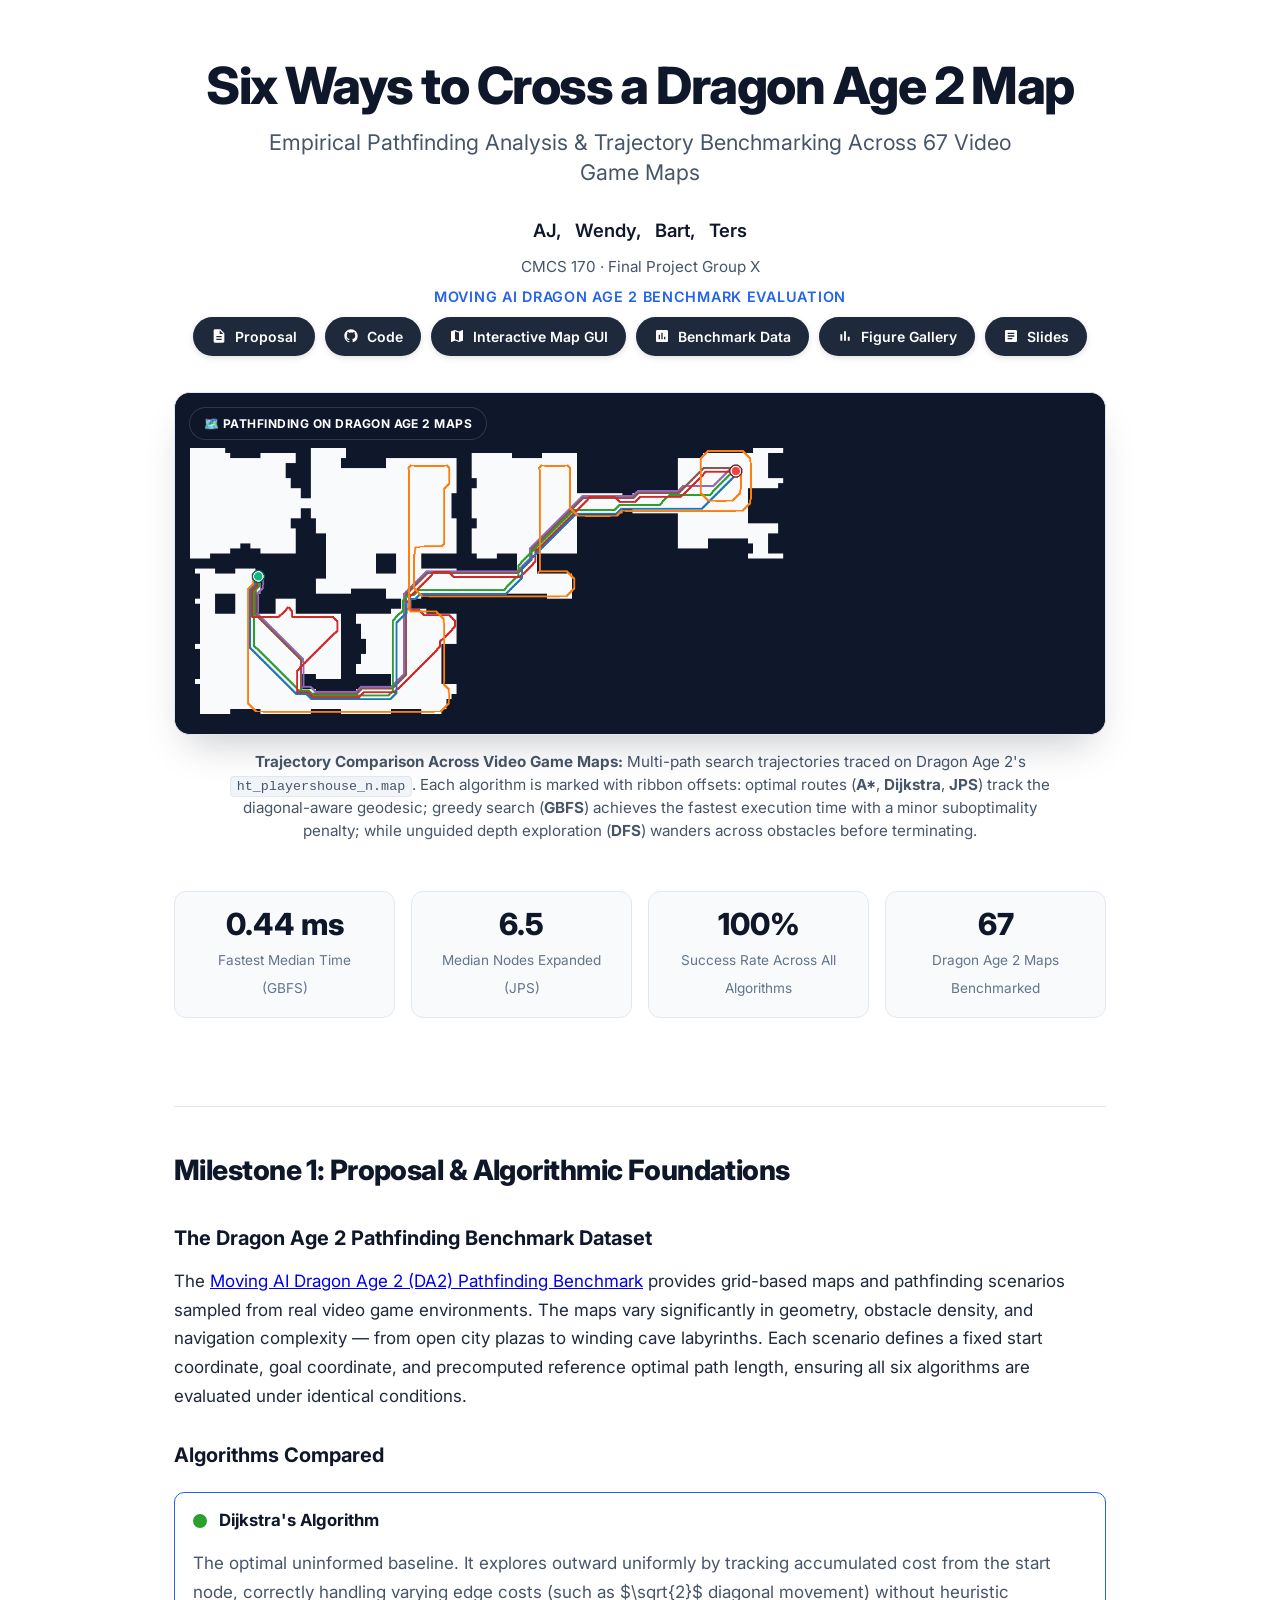
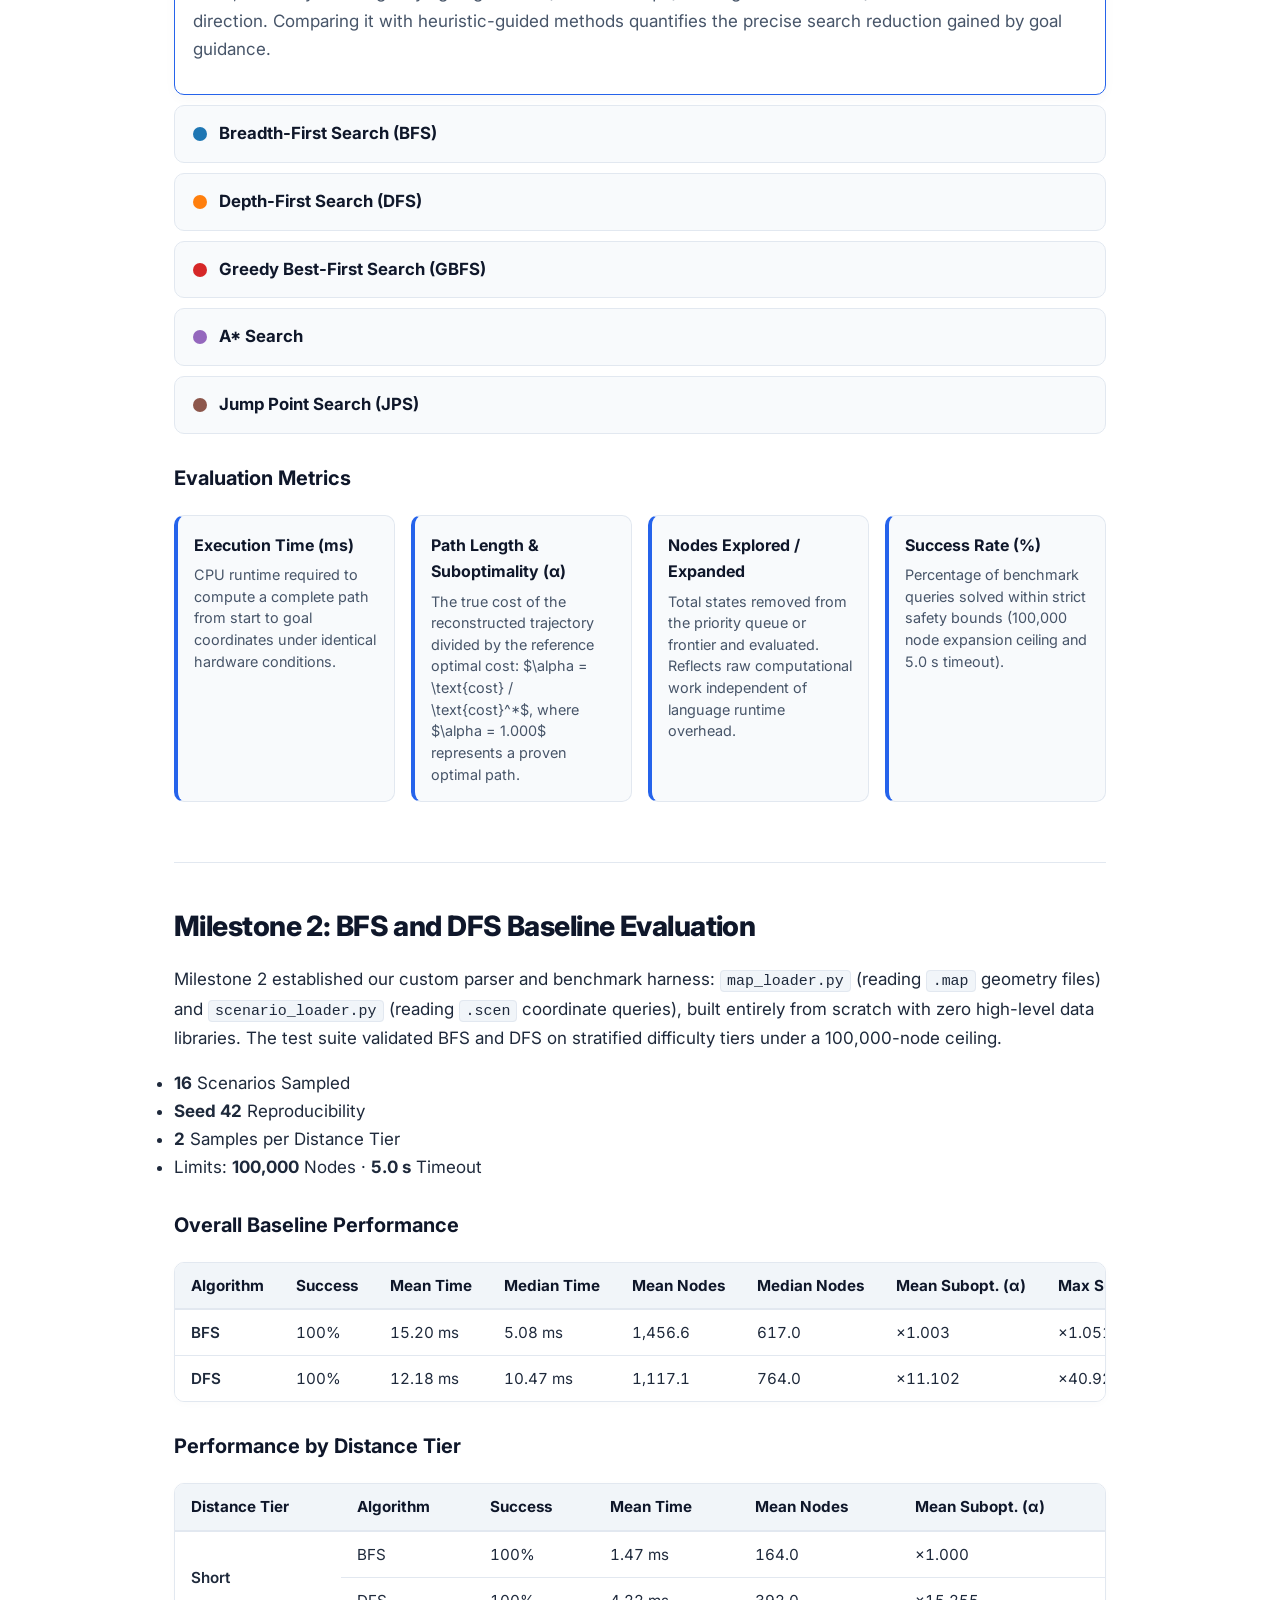
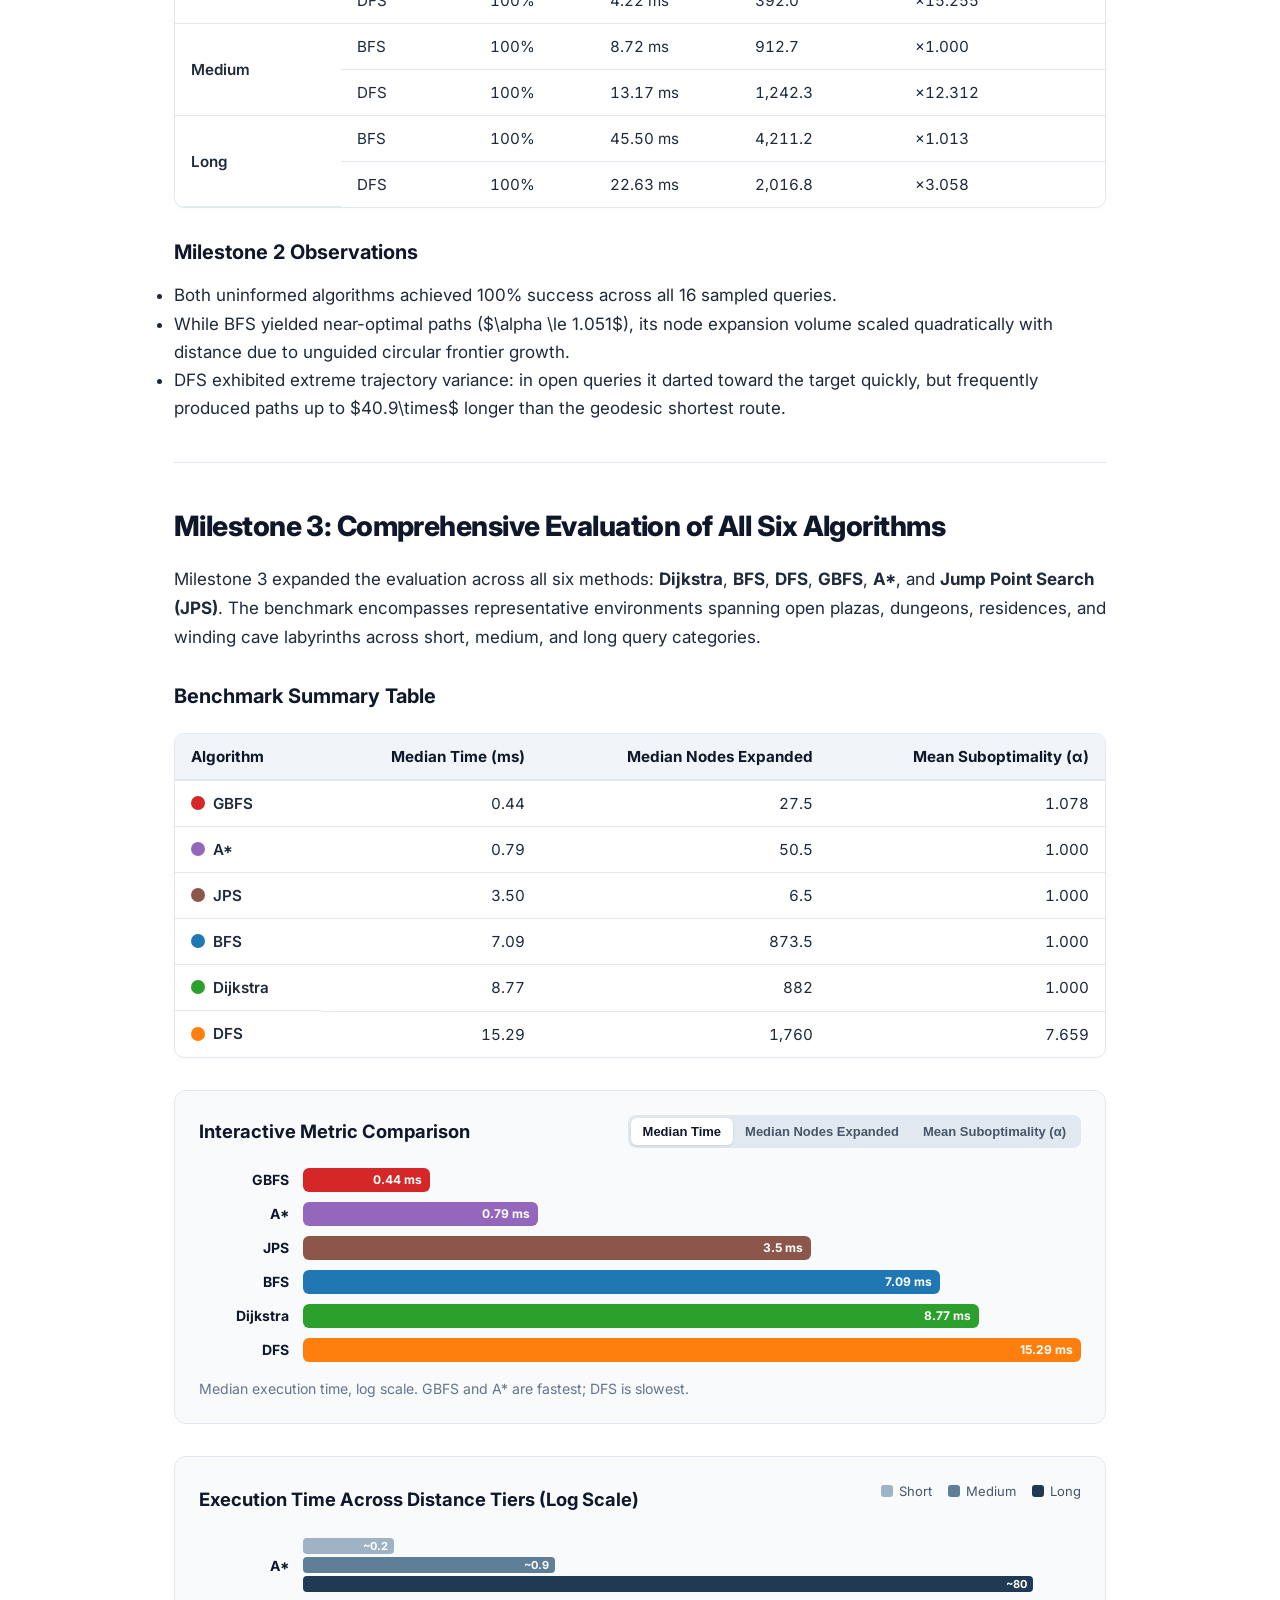
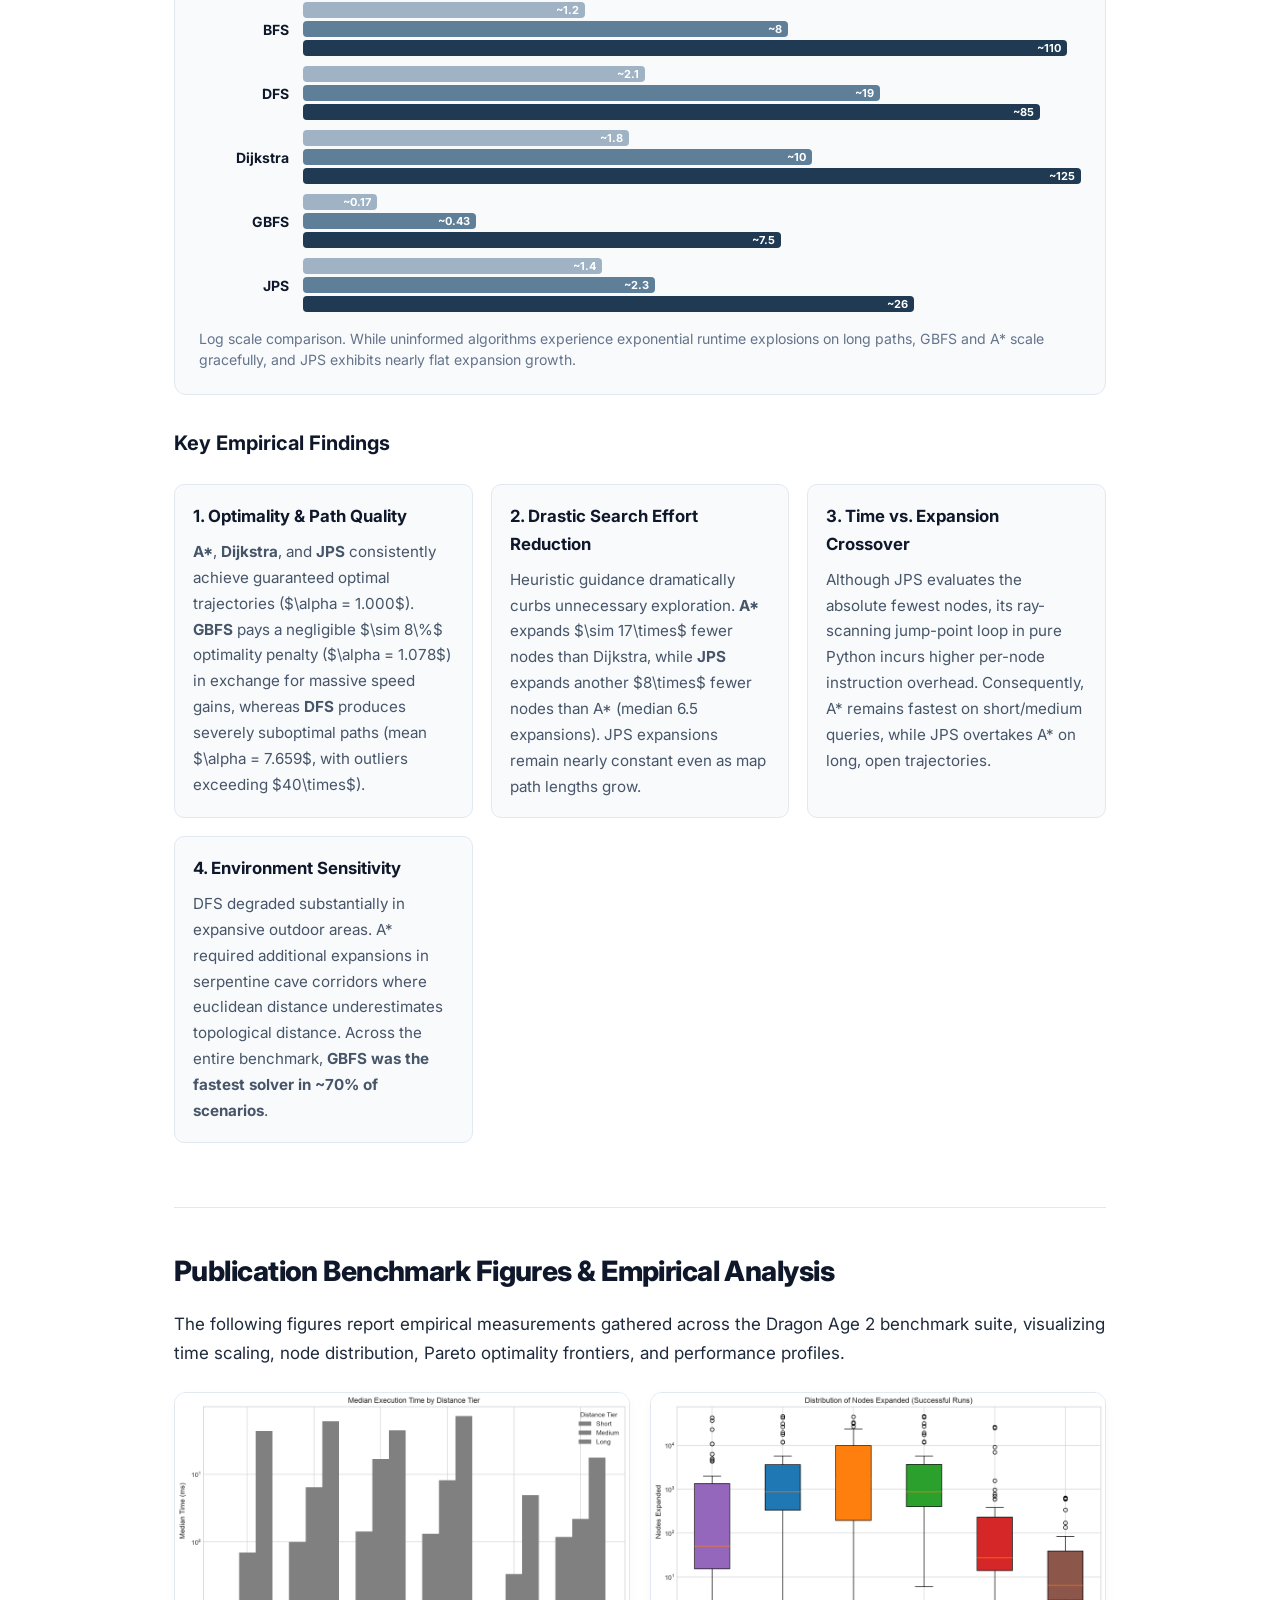
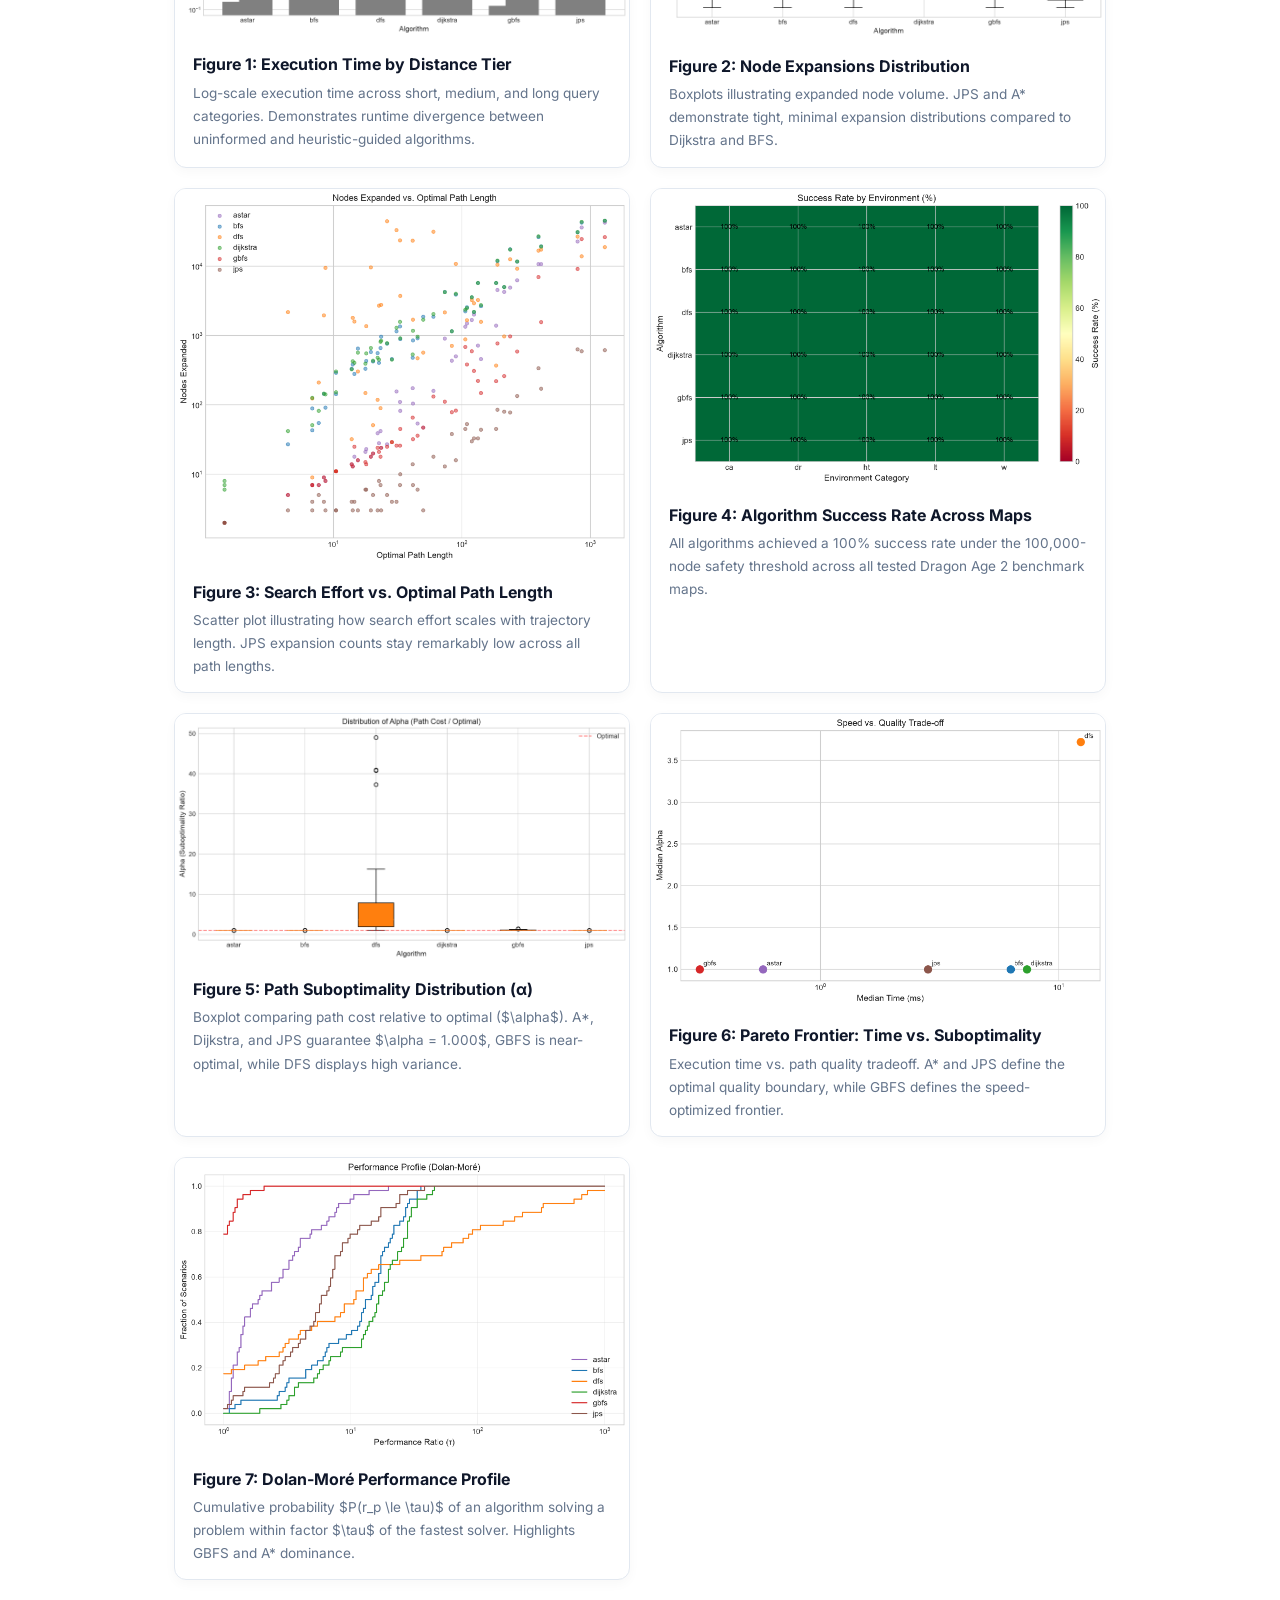
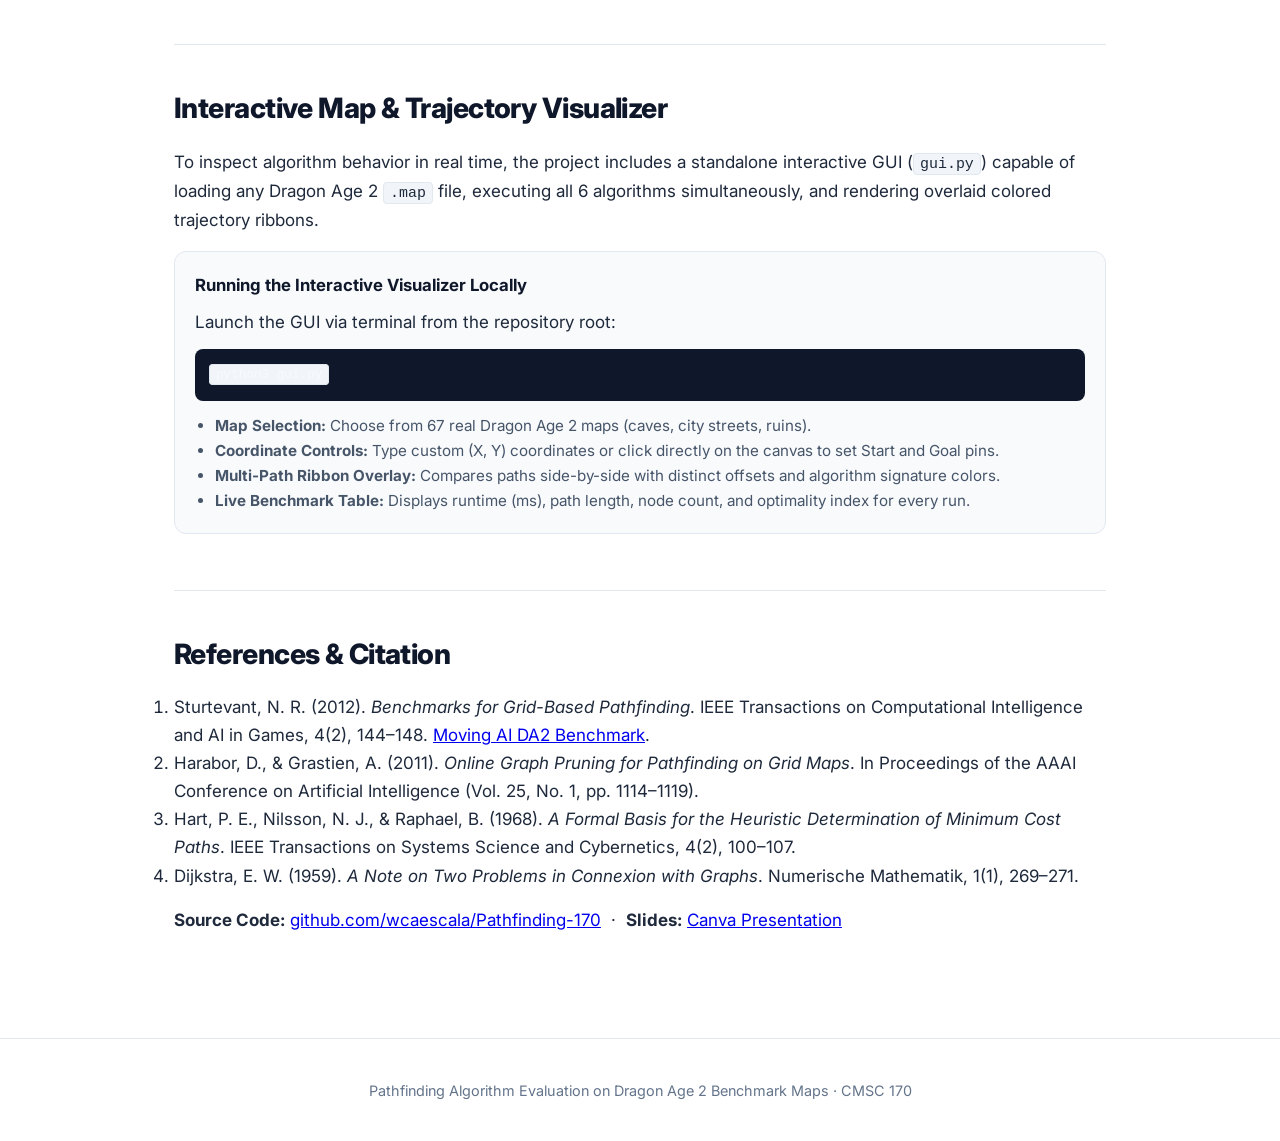
==== commit 0fcd97a5: "chore: extra section at the bottom" ====
--- a/pages/index.html
+++ b/pages/index.html
@@ -525,14 +525,7 @@
           269–271.</li>
       </ol>
 
-      <h3>BibTeX</h3>
-      <pre class="bibtex"><code>@article{rabaria2026pathfinding,
-  title   = {Six Ways to Cross a Dragon Age 2 Map: Empirical Pathfinding Analysis Across 67 Video Game Maps},
-  author  = {AJ and Wendy and Bart and Ters},
-  journal = {CMSC 170 Final Project Report, University of California, Berkeley},
-  year    = {2026},
-  url     = {https://github.com/wcaescala/Pathfinding-170}
-}</code></pre>
+
 
       <p style="margin-top: 16px;">
         <b>Source Code:</b> <a href="https://github.com/wcaescala/Pathfinding-170" target="_blank"
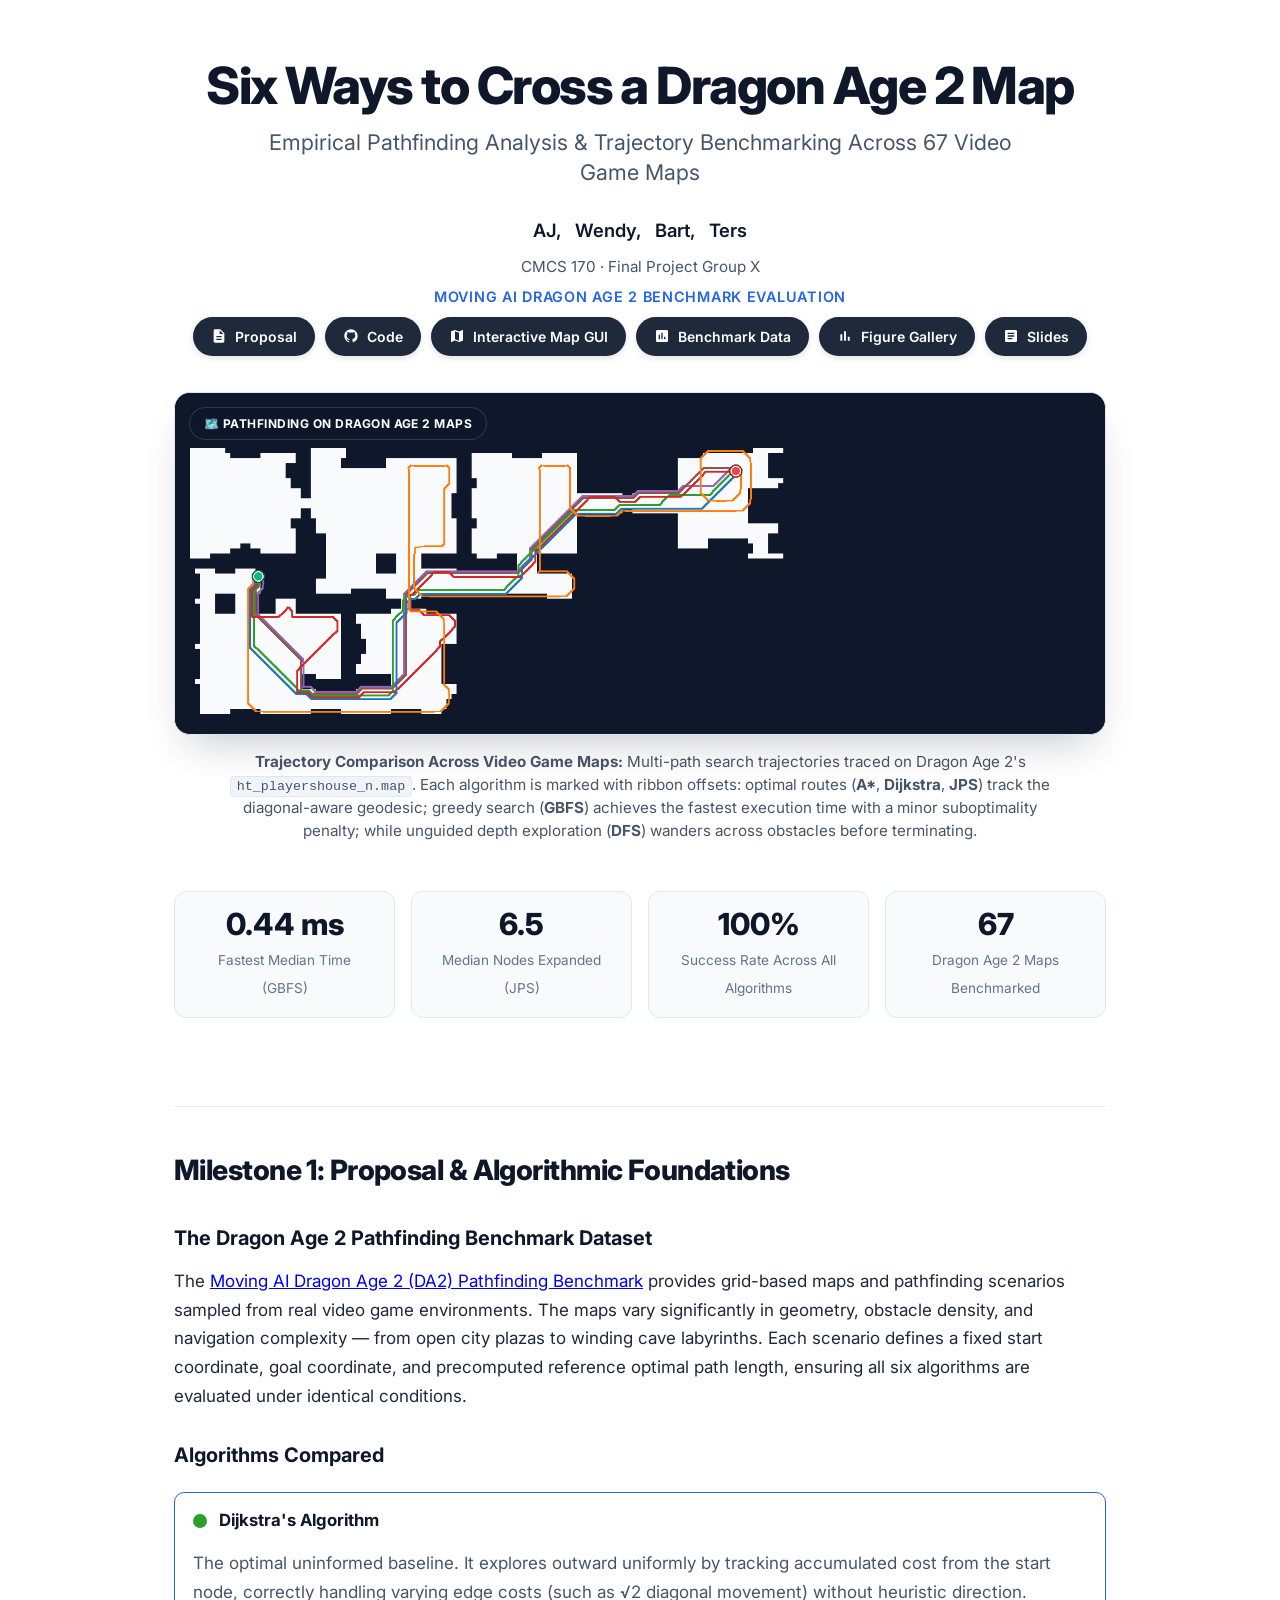
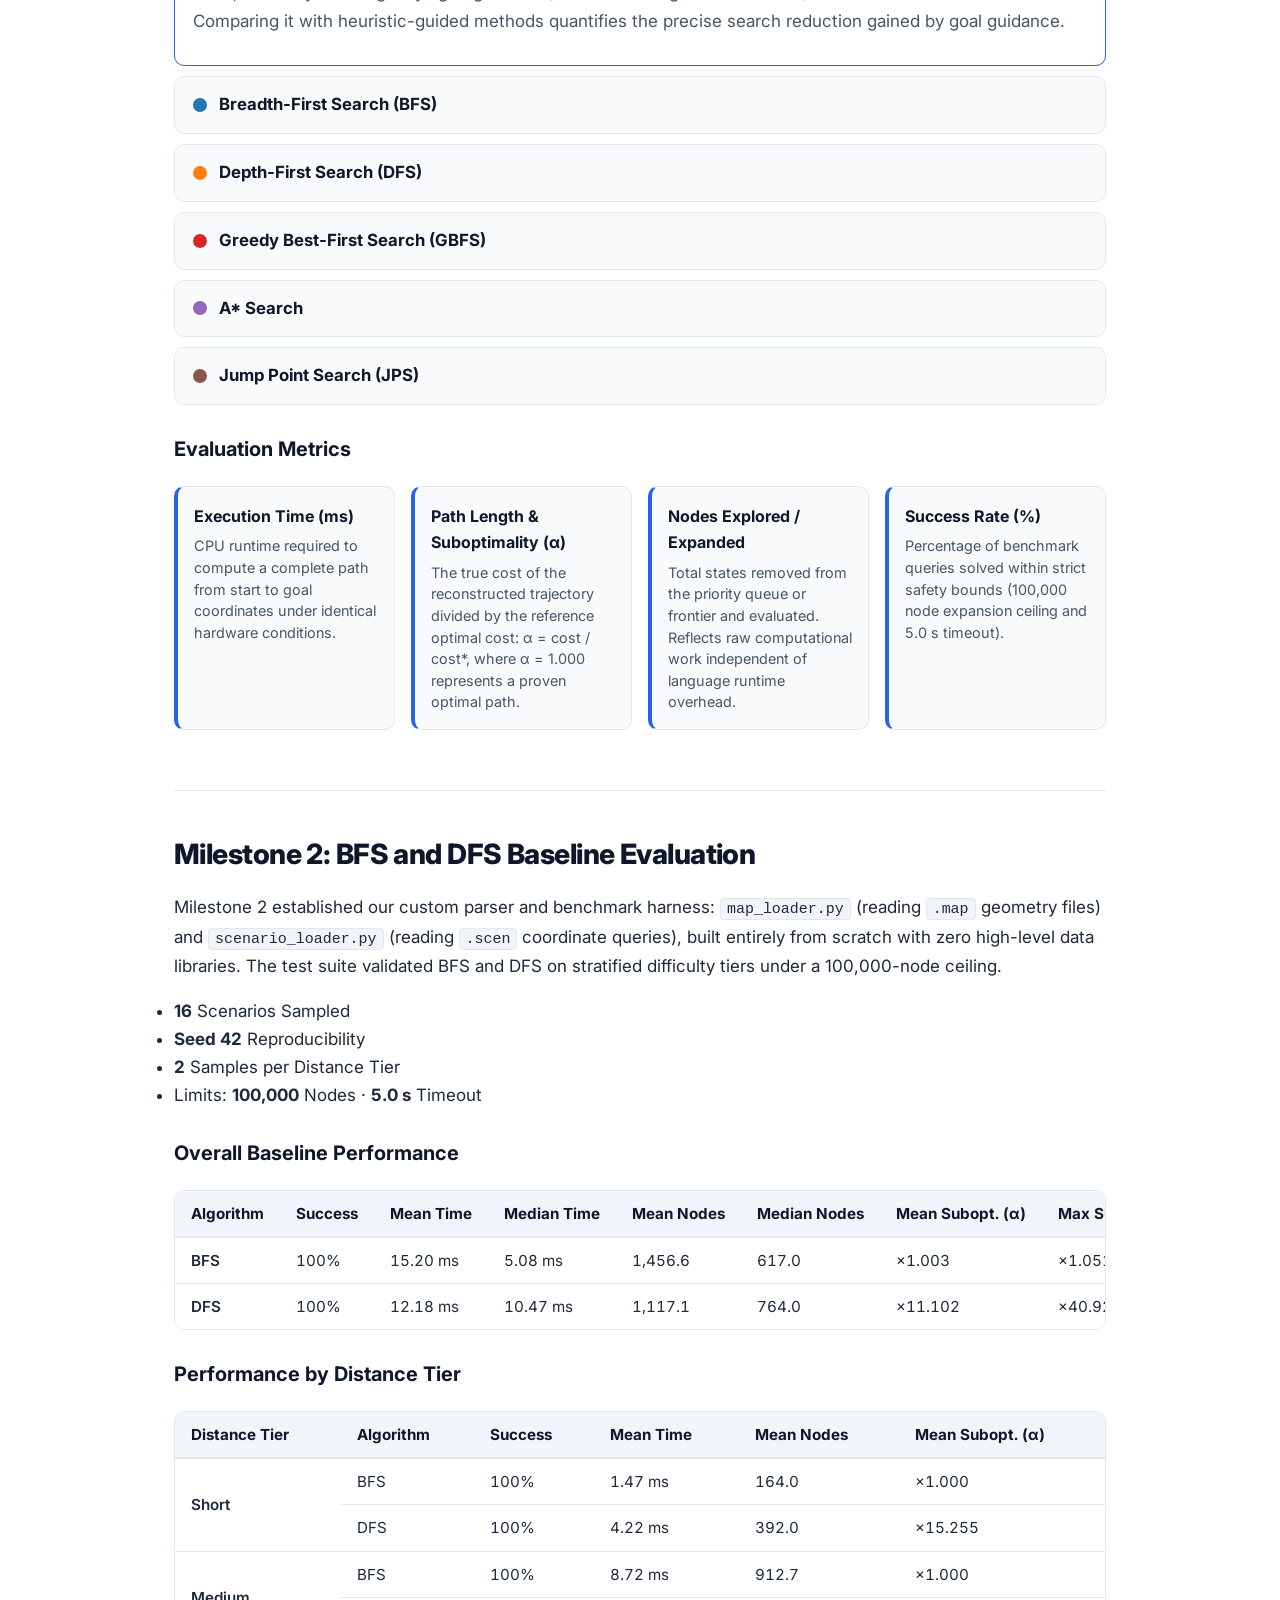
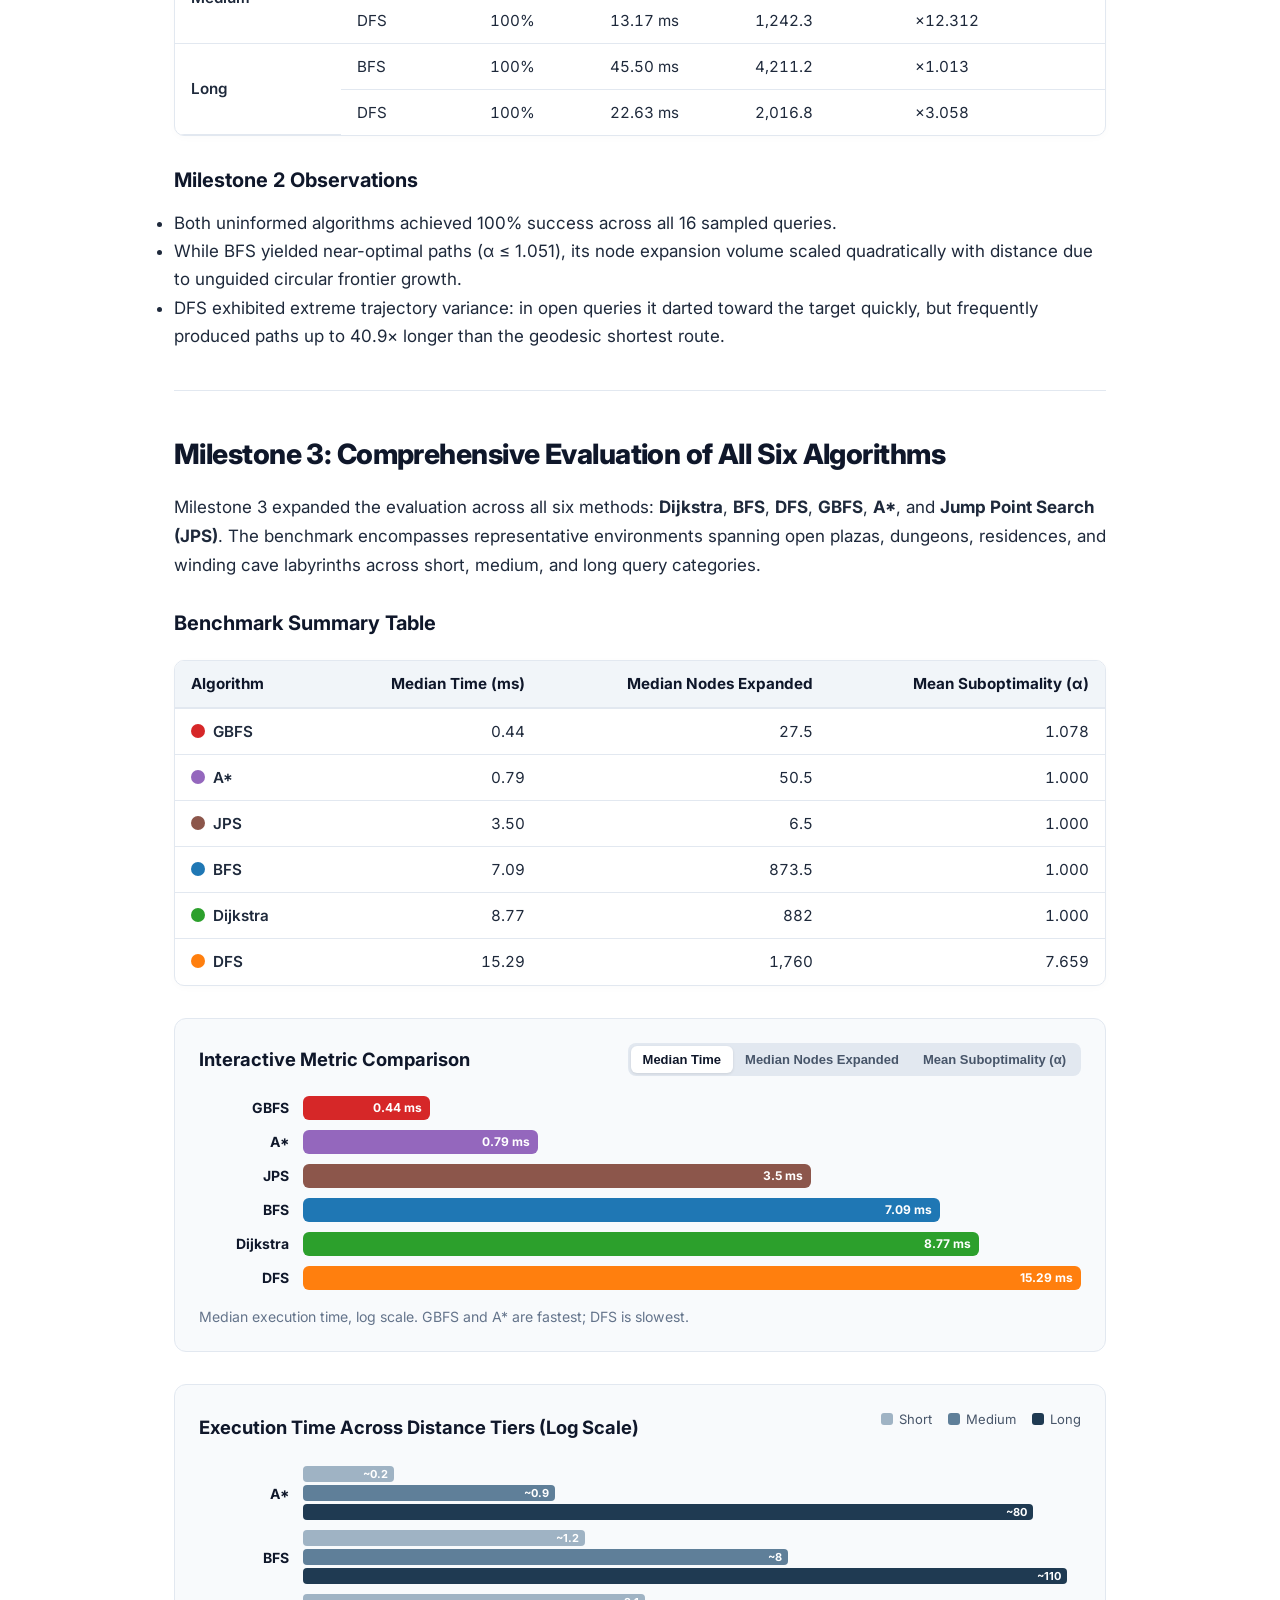
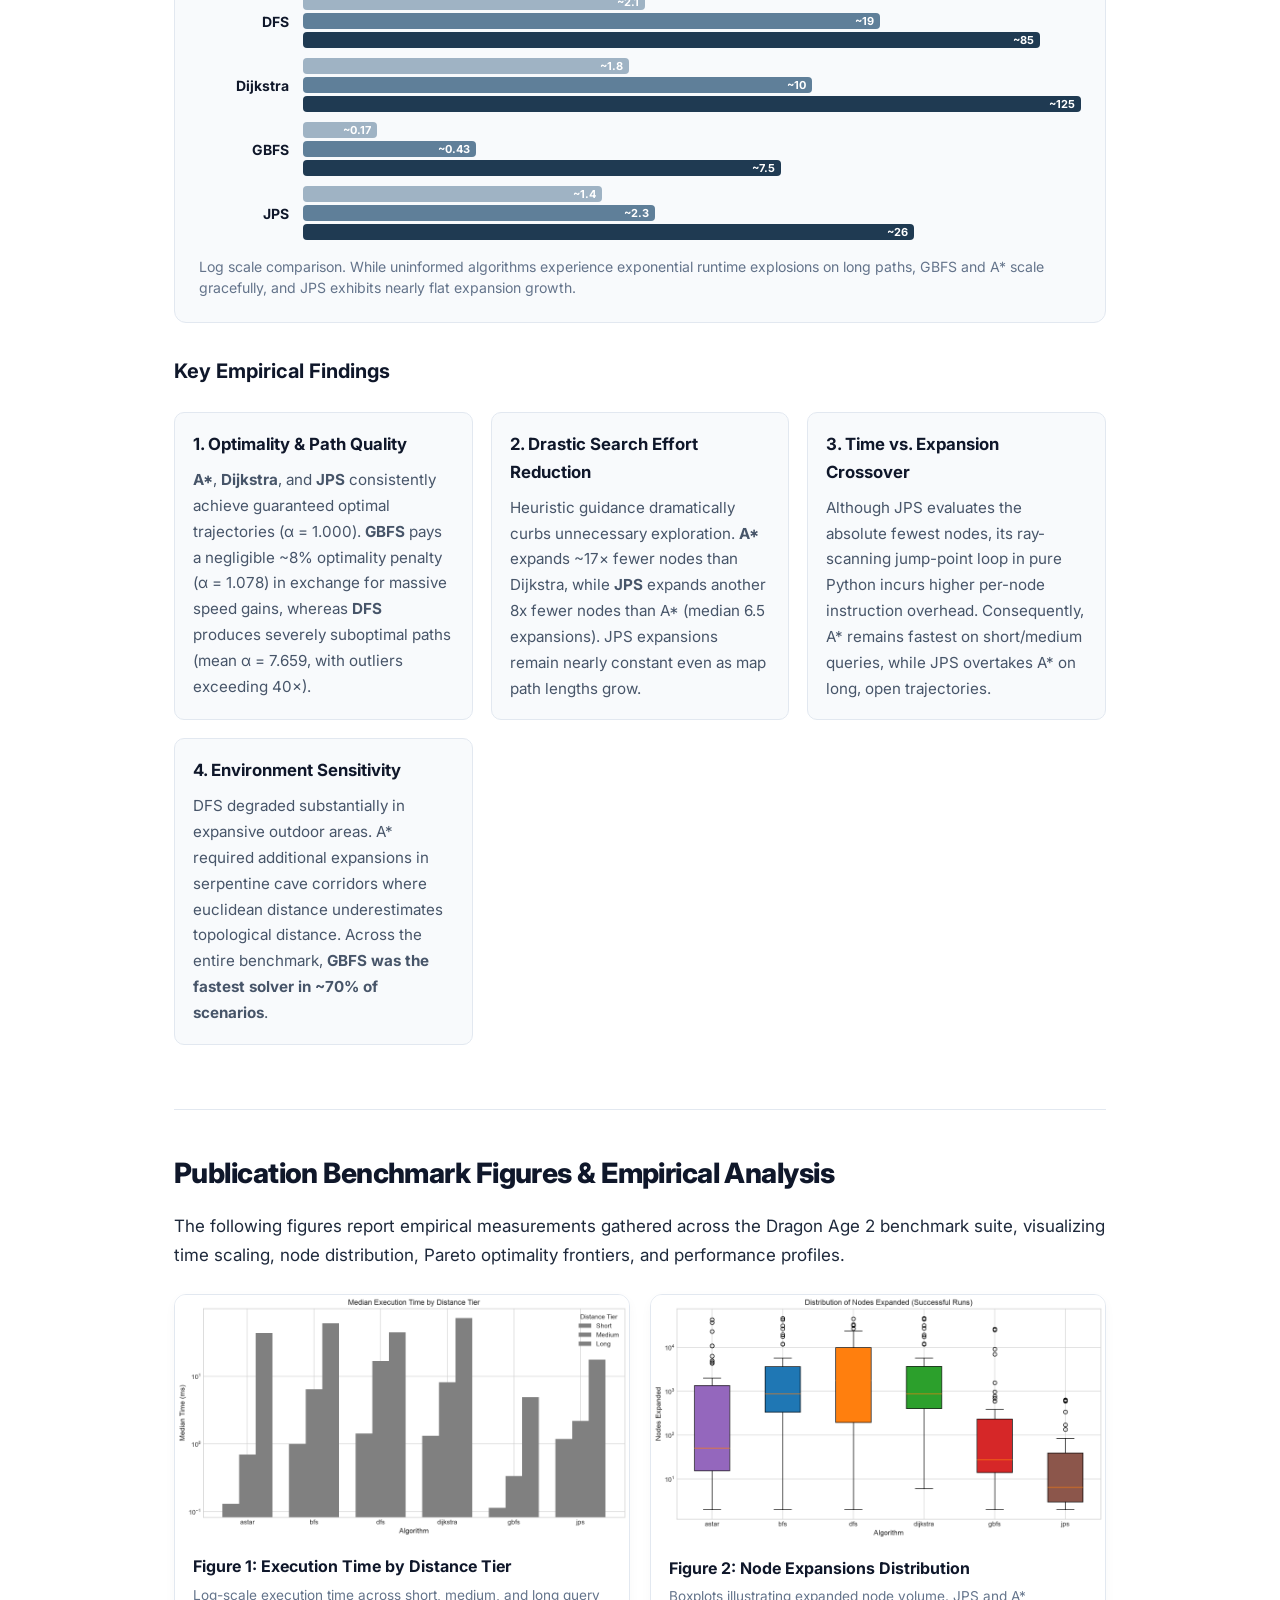
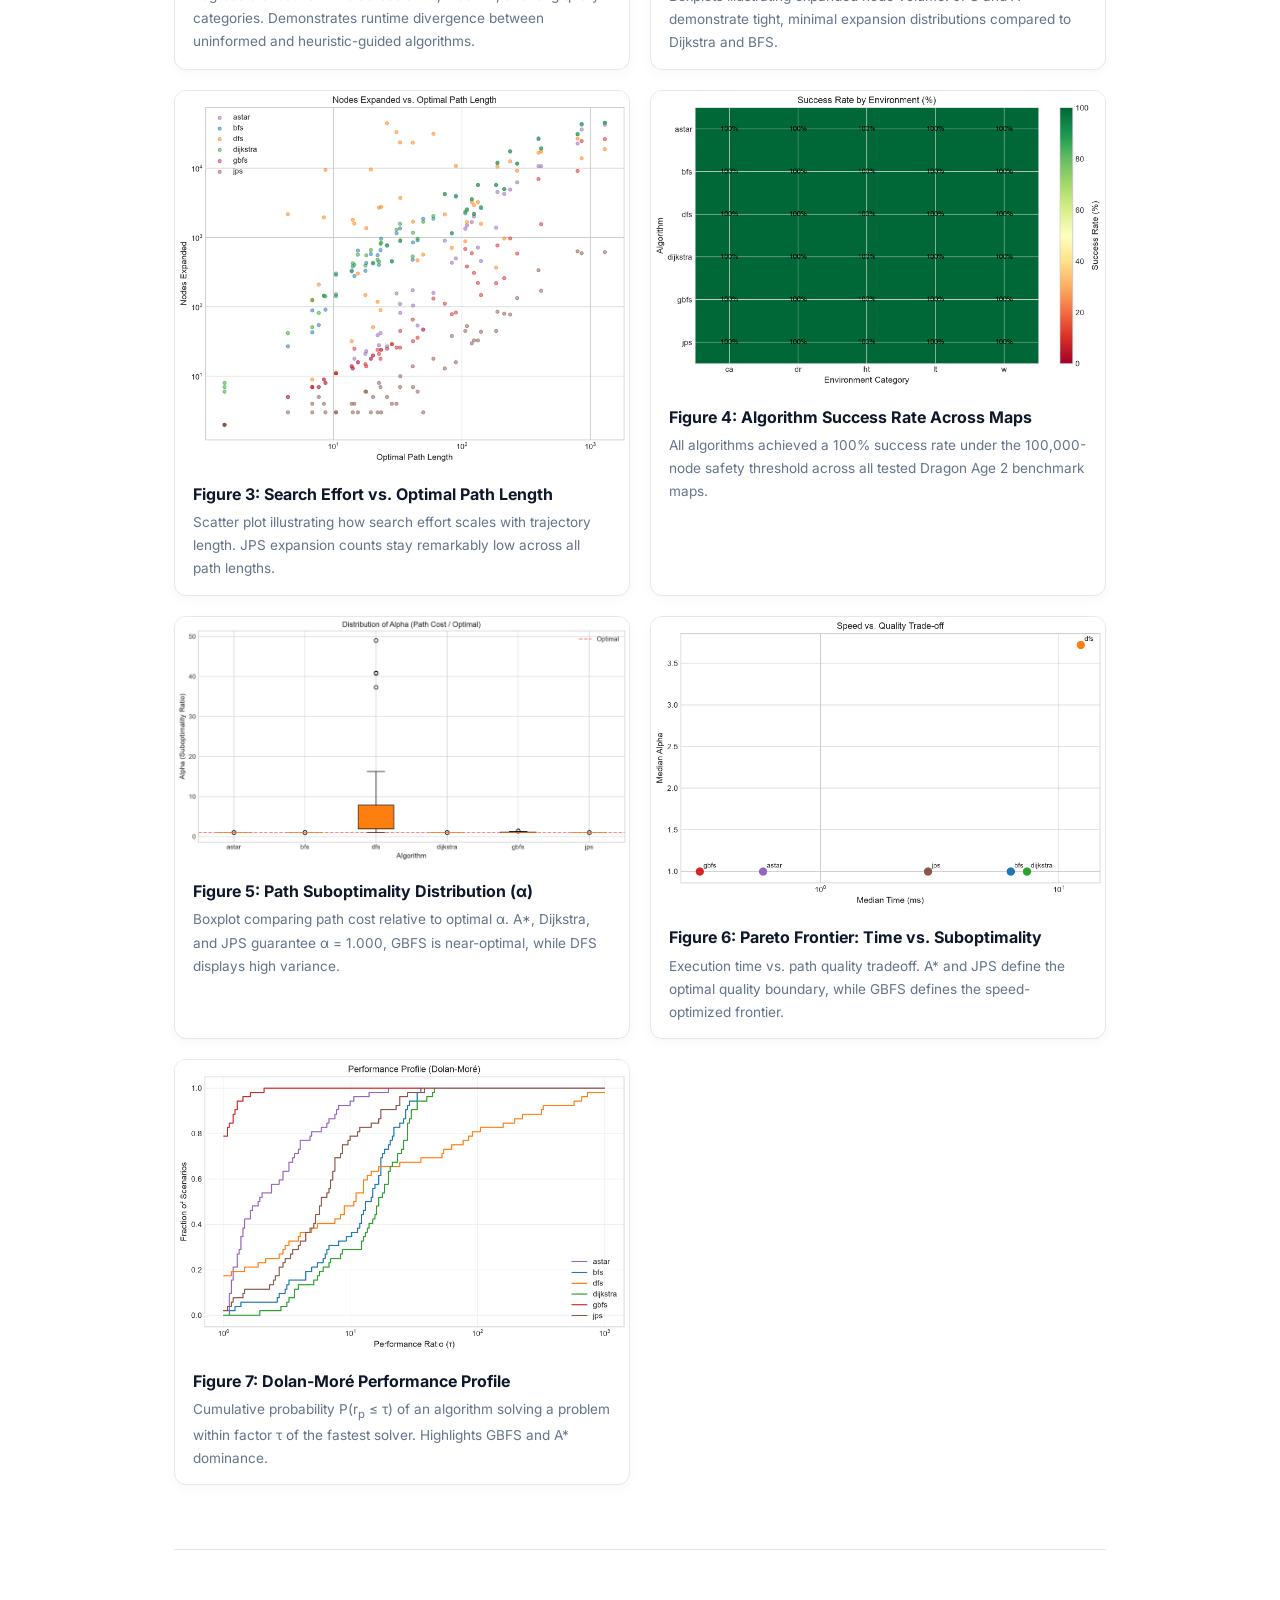
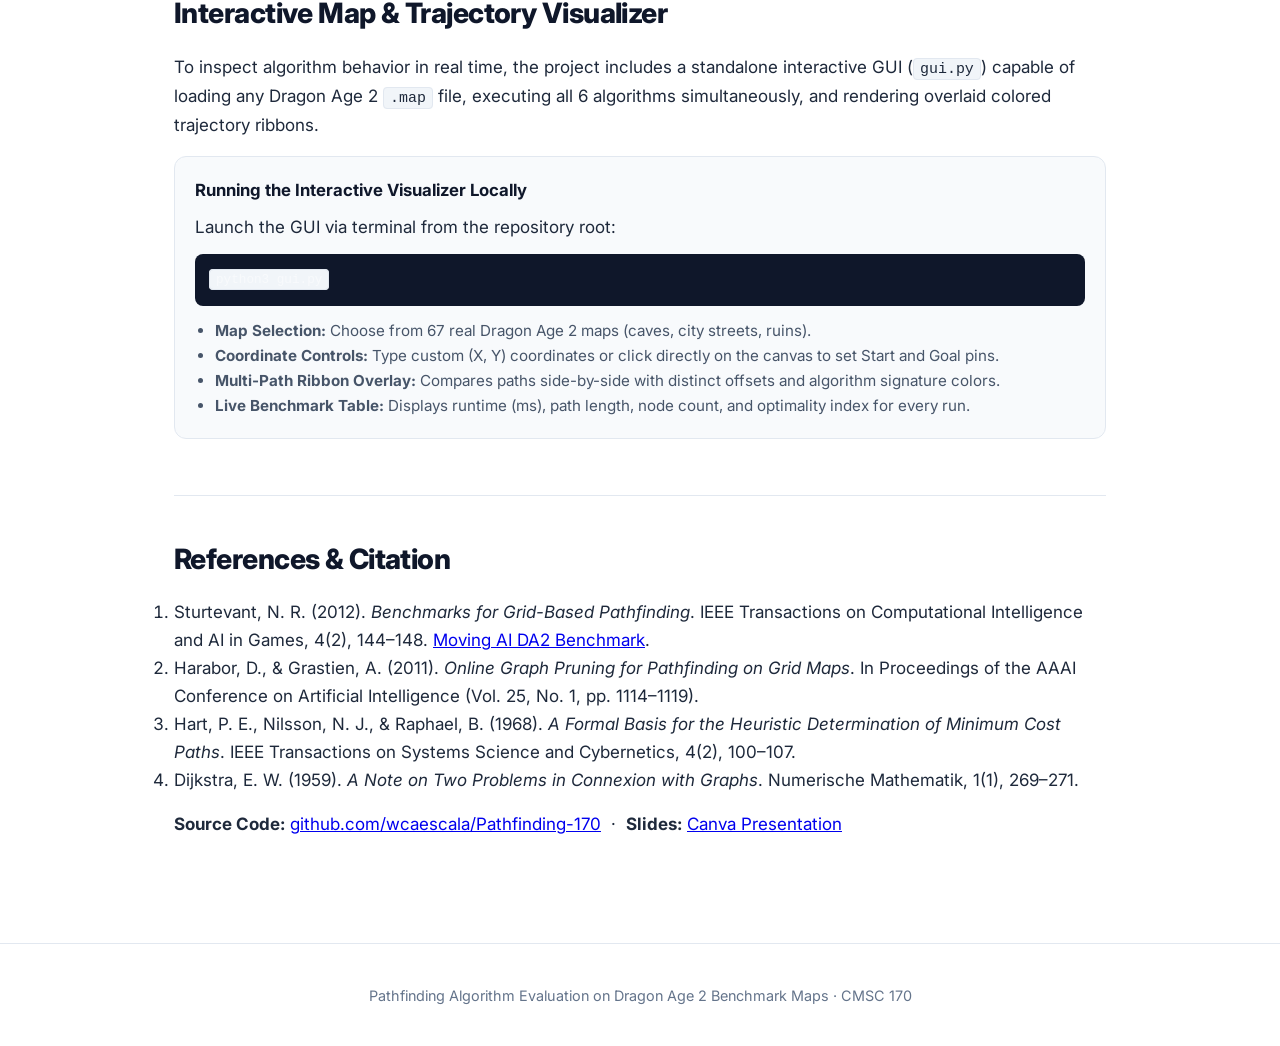
==== commit a6d9d8a4: "fix: formula texts" ====
--- a/pages/index.html
+++ b/pages/index.html
@@ -131,15 +131,15 @@
         <details open>
           <summary><i class="dot" style="--c:var(--dijkstra)"></i>Dijkstra's Algorithm</summary>
           <p>The optimal uninformed baseline. It explores outward uniformly by tracking accumulated cost from the start
-            node, correctly handling varying edge costs (such as $\sqrt{2}$ diagonal movement) without heuristic
+            node, correctly handling varying edge costs (such as √2 diagonal movement) without heuristic
             direction. Comparing it with heuristic-guided methods quantifies the precise search reduction gained by goal
             guidance.</p>
         </details>
         <details>
           <summary><i class="dot" style="--c:var(--bfs)"></i>Breadth-First Search (BFS)</summary>
           <p>Explores neighbors level-by-level using a FIFO queue, guaranteeing shortest hop-count paths on unweighted
-            graphs. Because the benchmark charges $\sqrt{2} \approx 1.414$ for diagonal steps versus $1.0$ for cardinal
-            steps, standard BFS finds paths with near-optimal length ($\alpha \approx 1.003$) but does not strictly
+            graphs. Because the benchmark charges √2 ≈ 1.414 for diagonal steps versus 1.0 for cardinal
+            steps, standard BFS finds paths with near-optimal length (α ≈ 1.003) but does not strictly
             guarantee diagonal metric optimality.</p>
         </details>
         <details>
@@ -150,21 +150,21 @@
         </details>
         <details>
           <summary><i class="dot" style="--c:var(--gbfs)"></i>Greedy Best-First Search (GBFS)</summary>
-          <p>Evaluates frontier nodes solely by their octile heuristic distance to the goal $h(n)$, aggressively driving
+          <p>Evaluates frontier nodes solely by their octile heuristic distance to the goal h(n), aggressively driving
             towards the destination. It tests how much search time and node expansions can be saved when past path cost
             $g(n)$ is ignored, in exchange for a modest path optimality penalty.</p>
         </details>
         <details>
           <summary><i class="dot" style="--c:var(--astar)"></i>A* Search</summary>
-          <p>Combines exact cost-to-come $g(n)$ with an admissible octile distance heuristic $h(n)$ to minimize $f(n) =
-            g(n) + h(n)$. With an admissible and consistent heuristic, A* guarantees optimal paths ($\alpha = 1.000$)
-            while pruning the search space by up to $17\times$ compared to Dijkstra.</p>
+          <p>Combines exact cost-to-come g(n) with an admissible octile distance heuristic h(n) to minimize f(n) =
+            g(n) + h(n). With an admissible and consistent heuristic, A* guarantees optimal paths (α = 1.000)
+            while pruning the search space by up to 17× compared to Dijkstra.</p>
         </details>
         <details>
           <summary><i class="dot" style="--c:var(--jps)"></i>Jump Point Search (JPS)</summary>
           <p>An algorithmic acceleration of A* designed for uniform-cost grid maps. JPS prunes intermediate nodes along
             straight and diagonal rays, expanding only "jump points" where obstacles force turning maneuvers. It
-            preserves exact path optimality ($\alpha = 1.000$) while reducing expanded nodes by another $8\times$ over
+            preserves exact path optimality (α = 1.000) while reducing expanded nodes by another 8× over
             A*.</p>
         </details>
       </div>
@@ -178,8 +178,7 @@
         </div>
         <div>
           <dt>Path Length &amp; Suboptimality (&alpha;)</dt>
-          <dd>The true cost of the reconstructed trajectory divided by the reference optimal cost: $\alpha = \text{cost}
-            / \text{cost}^*$, where $\alpha = 1.000$ represents a proven optimal path.</dd>
+          <dd>The true cost of the reconstructed trajectory divided by the reference optimal cost: α = cost / cost*, where α = 1.000 represents a proven optimal path.</dd>
         </div>
         <div>
           <dt>Nodes Explored / Expanded</dt>
@@ -316,10 +315,10 @@
       <h3>Milestone 2 Observations</h3>
       <ul>
         <li>Both uninformed algorithms achieved 100% success across all 16 sampled queries.</li>
-        <li>While BFS yielded near-optimal paths ($\alpha \le 1.051$), its node expansion volume scaled quadratically
+        <li>While BFS yielded near-optimal paths (α ≤ 1.051), its node expansion volume scaled quadratically
           with distance due to unguided circular frontier growth.</li>
         <li>DFS exhibited extreme trajectory variance: in open queries it darted toward the target quickly, but
-          frequently produced paths up to $40.9\times$ longer than the geodesic shortest route.</li>
+          frequently produced paths up to 40.9× longer than the geodesic shortest route.</li>
       </ul>
     </section>
 
@@ -380,15 +379,14 @@
       <div class="findings">
         <article>
           <h4>1. Optimality &amp; Path Quality</h4>
-          <p><b>A*</b>, <b>Dijkstra</b>, and <b>JPS</b> consistently achieve guaranteed optimal trajectories ($\alpha =
-            1.000$). <b>GBFS</b> pays a negligible $\sim 8\%$ optimality penalty ($\alpha = 1.078$) in exchange for
-            massive speed gains, whereas <b>DFS</b> produces severely suboptimal paths (mean $\alpha = 7.659$, with
-            outliers exceeding $40\times$).</p>
+          <p><b>A*</b>, <b>Dijkstra</b>, and <b>JPS</b> consistently achieve guaranteed optimal trajectories (α = 1.000). <b>GBFS</b> pays a negligible ~8% optimality penalty (α = 1.078) in exchange for
+            massive speed gains, whereas <b>DFS</b> produces severely suboptimal paths (mean α = 7.659, with
+            outliers exceeding 40×).</p>
         </article>
         <article>
           <h4>2. Drastic Search Effort Reduction</h4>
-          <p>Heuristic guidance dramatically curbs unnecessary exploration. <b>A*</b> expands $\sim 17\times$ fewer
-            nodes than Dijkstra, while <b>JPS</b> expands another $8\times$ fewer nodes than A* (median 6.5 expansions).
+          <p>Heuristic guidance dramatically curbs unnecessary exploration. <b>A*</b> expands ~17× fewer
+            nodes than Dijkstra, while <b>JPS</b> expands another 8x fewer nodes than A* (median 6.5 expansions).
             JPS expansions remain nearly constant even as map path lengths grow.</p>
         </article>
         <article>
@@ -458,8 +456,8 @@
           <img src="figures/f5_alpha_boxplot.png" alt="Figure 5: Path Suboptimality Distribution">
           <div class="gallery-card-body">
             <h4>Figure 5: Path Suboptimality Distribution (&alpha;)</h4>
-            <p>Boxplot comparing path cost relative to optimal ($\alpha$). A*, Dijkstra, and JPS guarantee $\alpha =
-              1.000$, GBFS is near-optimal, while DFS displays high variance.</p>
+            <p>Boxplot comparing path cost relative to optimal α. A*, Dijkstra, and JPS guarantee α =
+              1.000, GBFS is near-optimal, while DFS displays high variance.</p>
           </div>
         </div>
 
@@ -478,7 +476,7 @@
           <img src="figures/f7_performance_profile.png" alt="Figure 7: Dolan-Moré Performance Profile">
           <div class="gallery-card-body">
             <h4>Figure 7: Dolan-Moré Performance Profile</h4>
-            <p>Cumulative probability $P(r_p \le \tau)$ of an algorithm solving a problem within factor $\tau$ of the
+            <p>Cumulative probability P(r<sub>p</sub> ≤ τ) of an algorithm solving a problem within factor τ of the
               fastest solver. Highlights GBFS and A* dominance.</p>
           </div>
         </div>
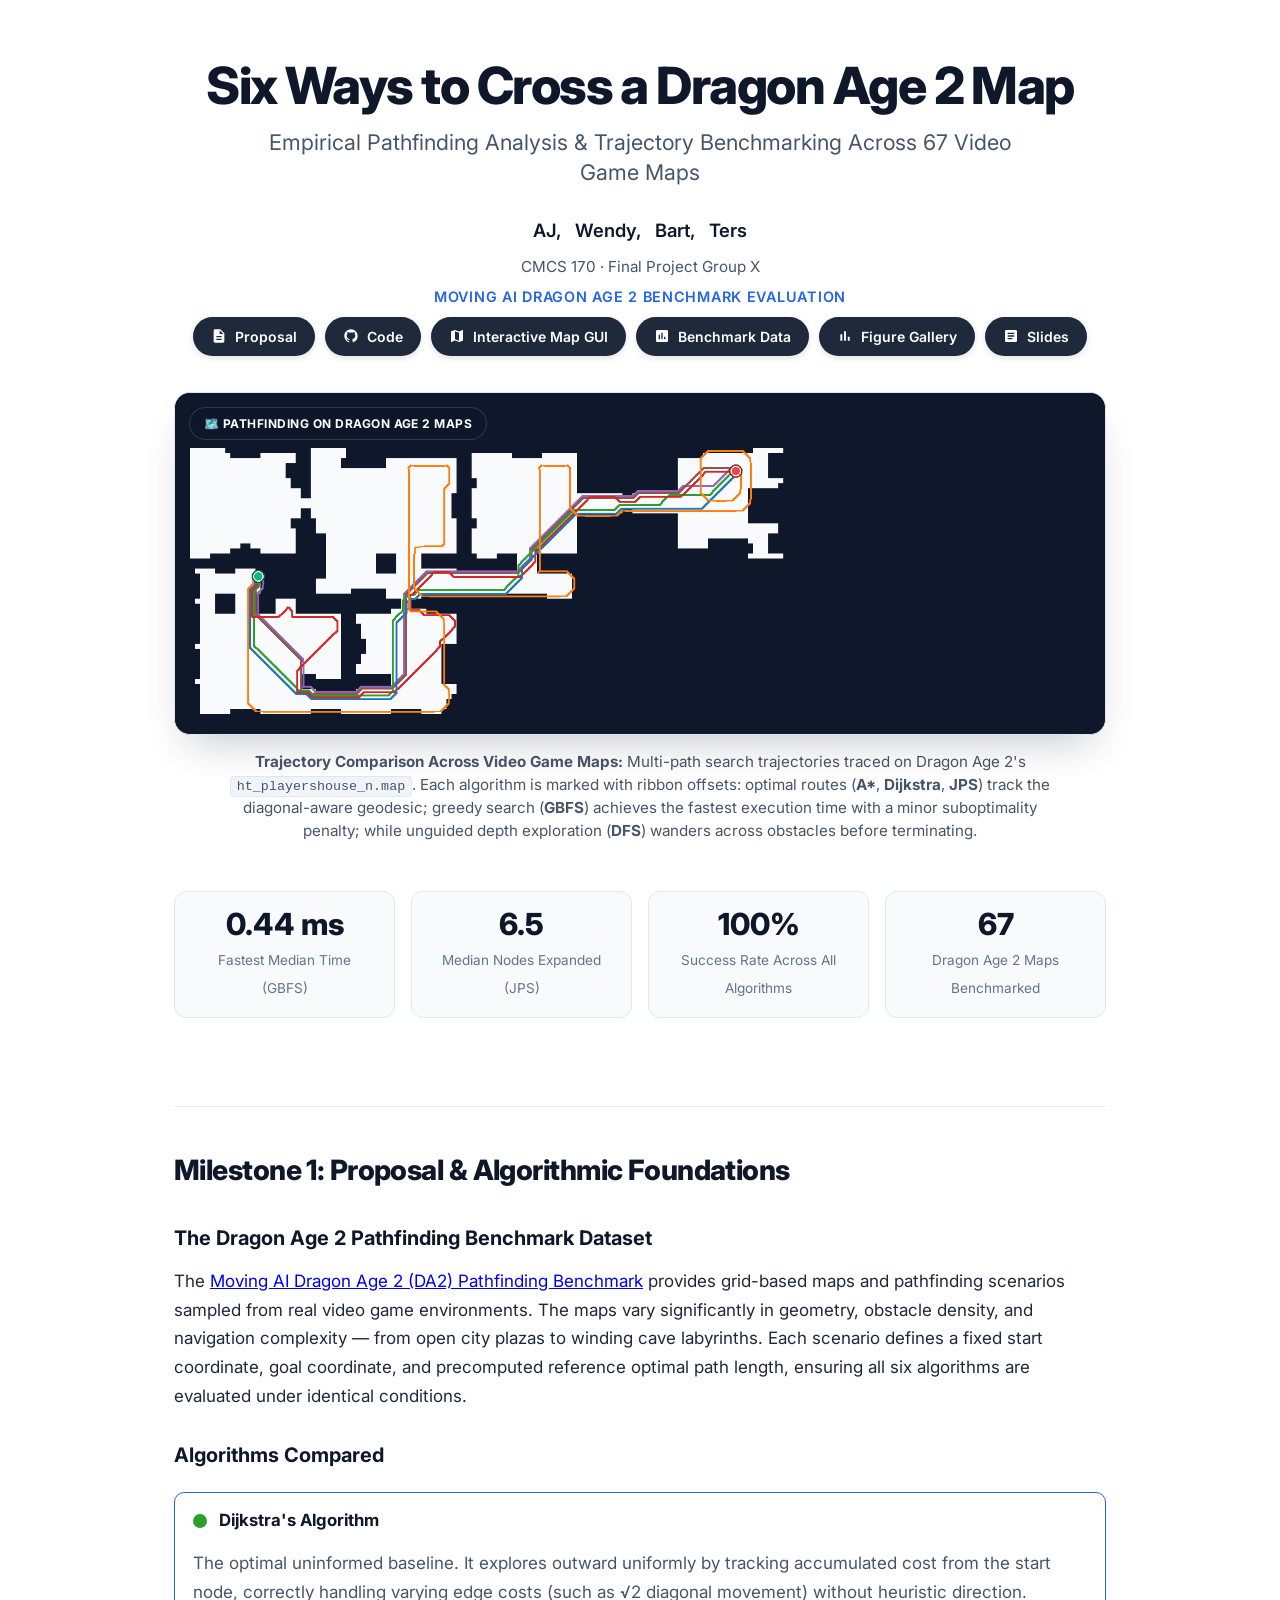
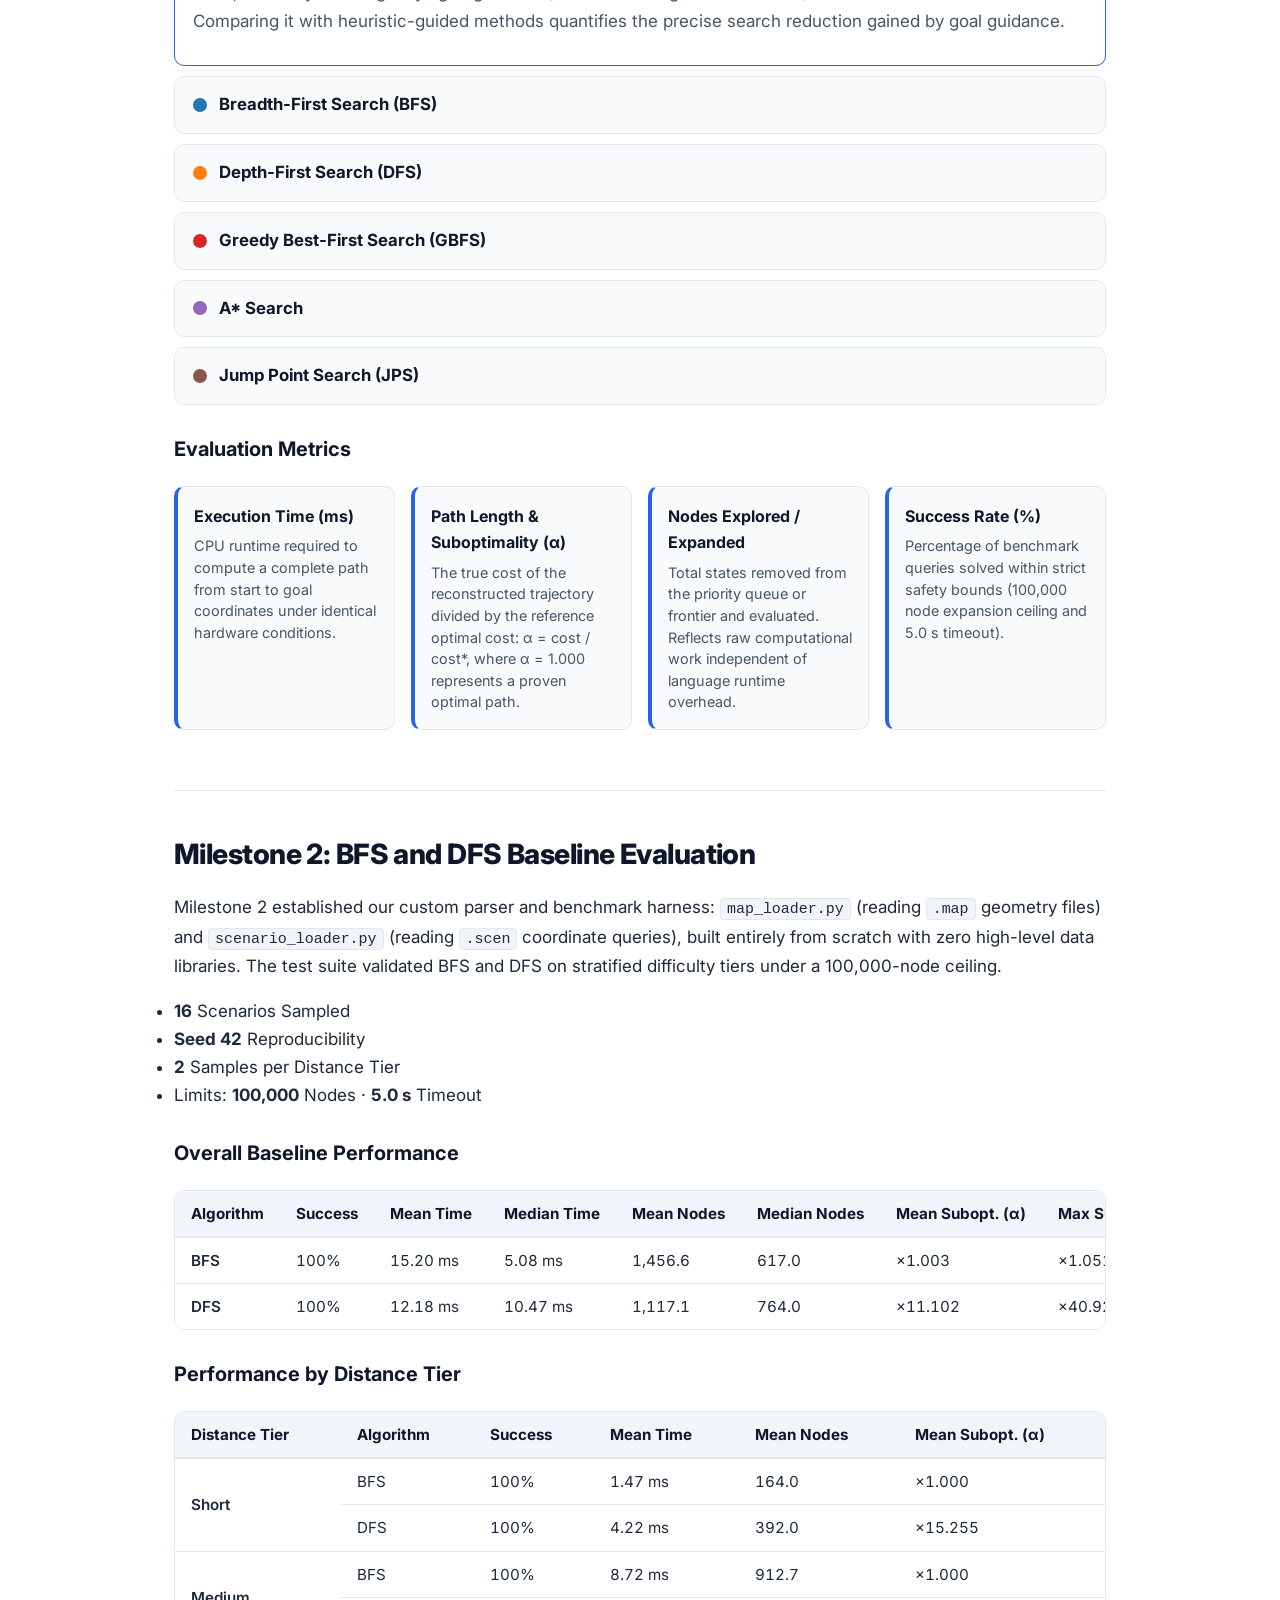
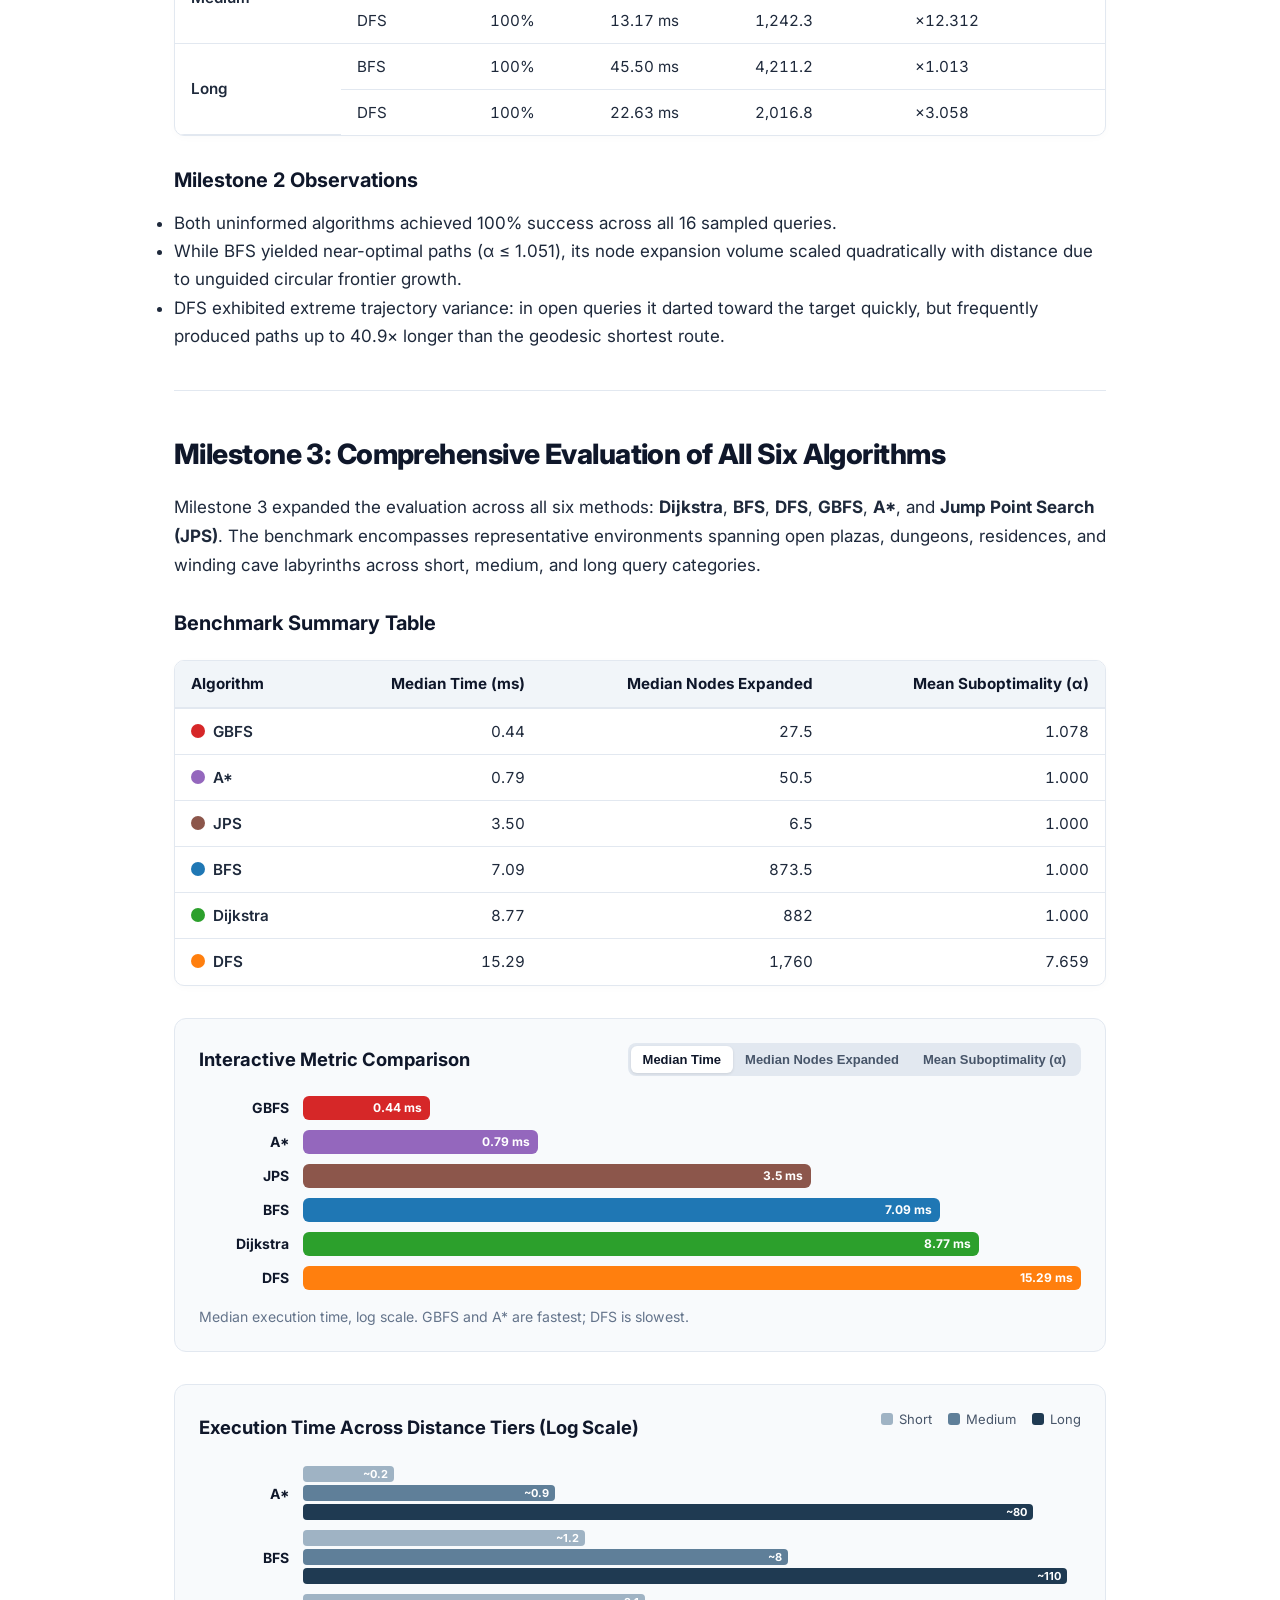
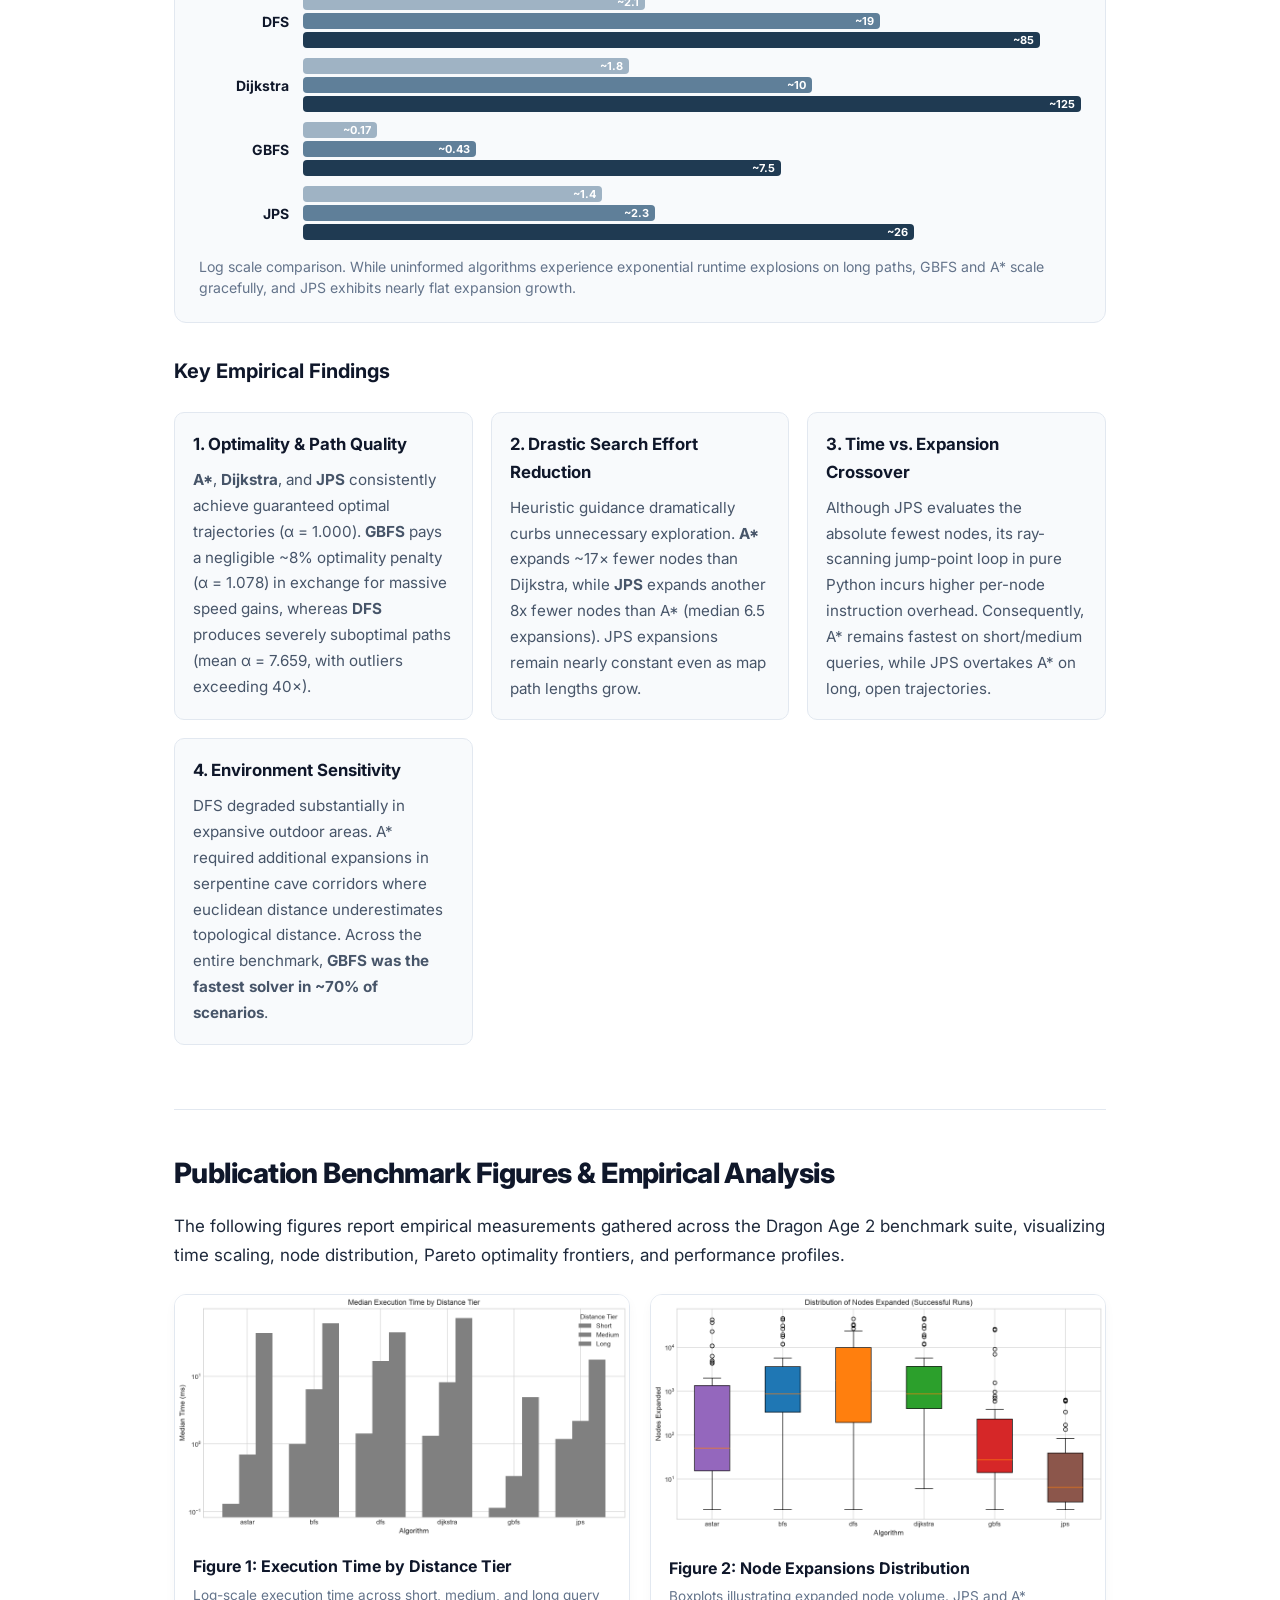
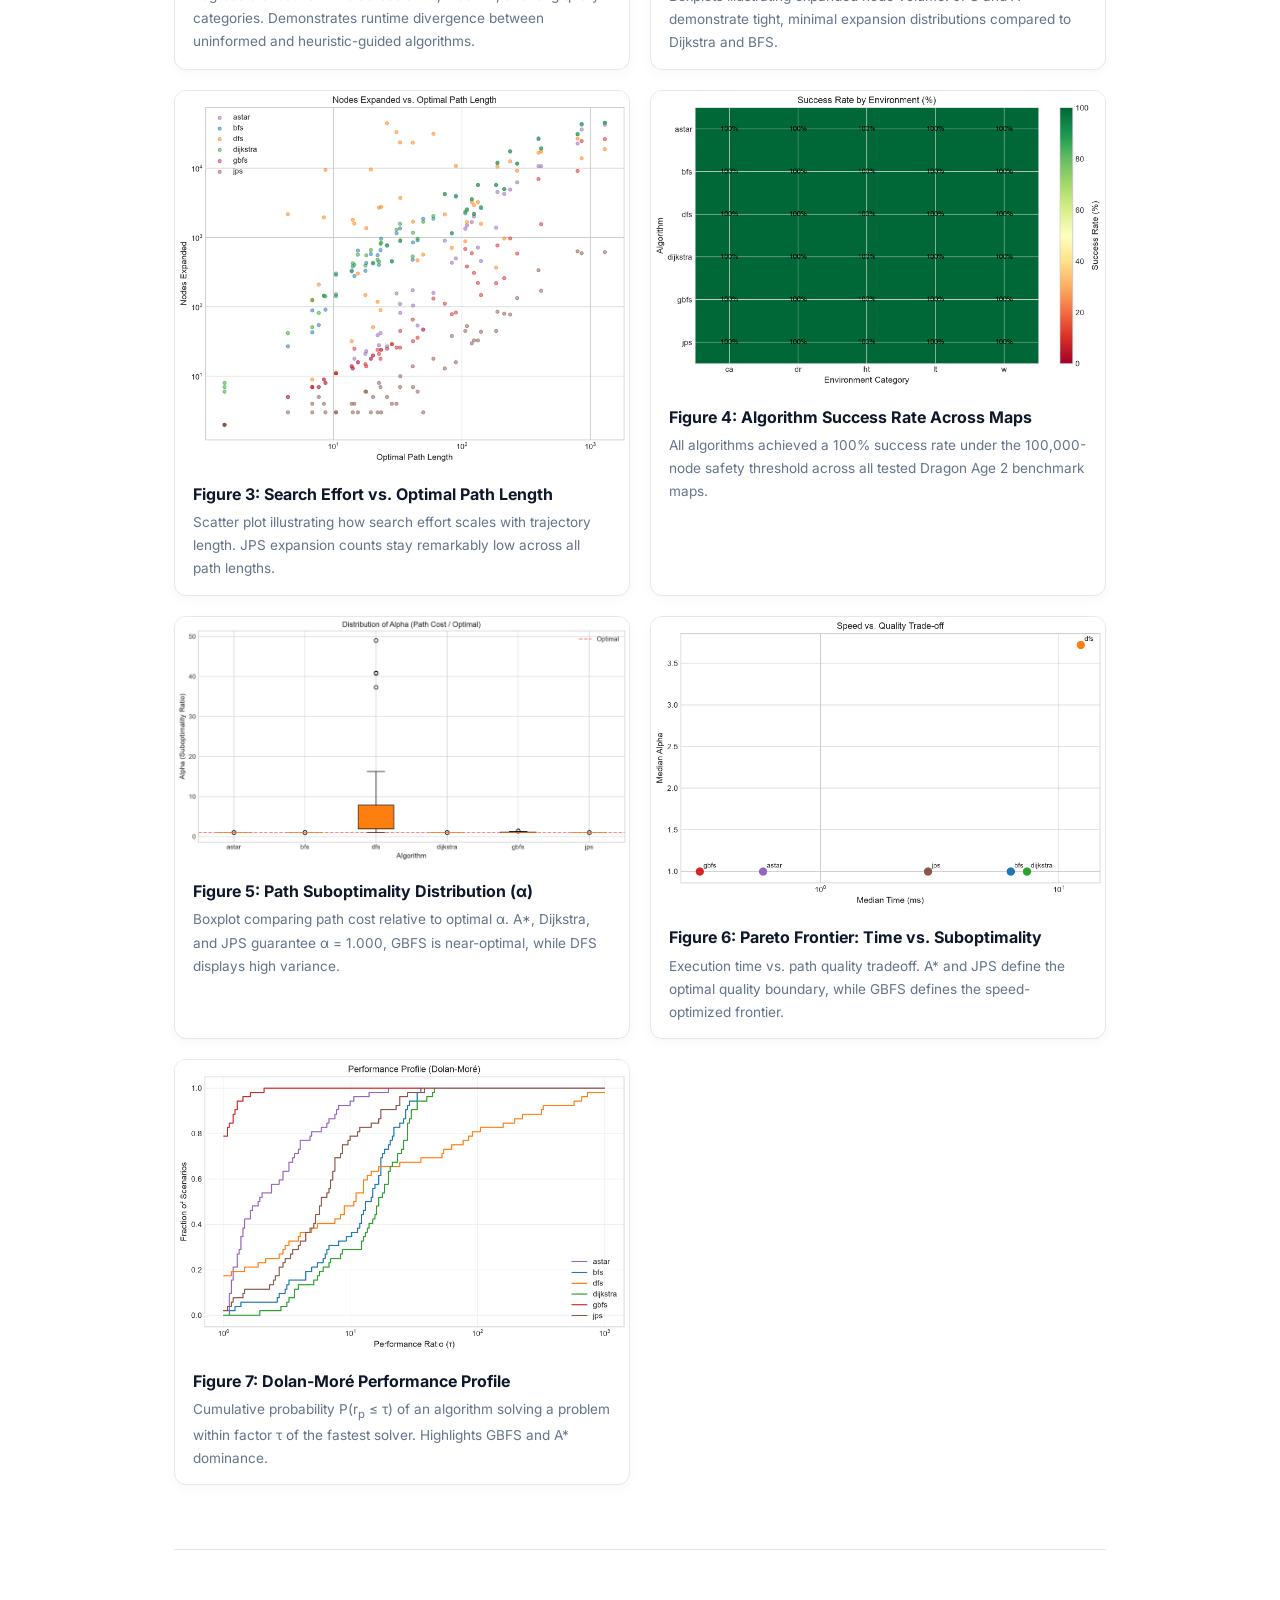
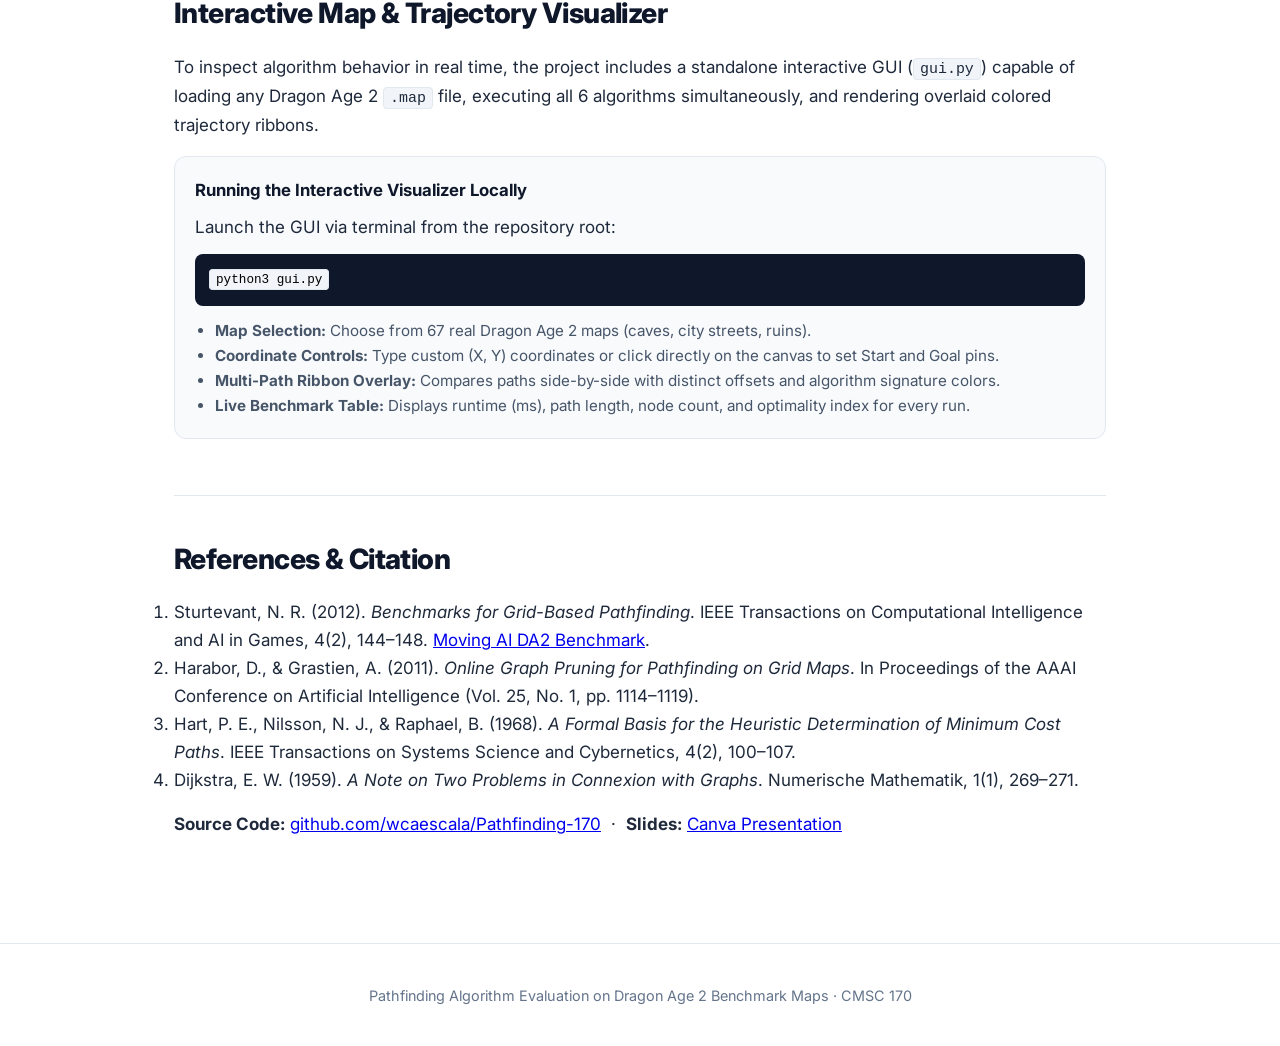
==== commit 6af97c63: "style: adjusted font color for command line" ====
--- a/pages/index.html
+++ b/pages/index.html
@@ -495,7 +495,7 @@
         <h4 style="margin-bottom: 8px;">Running the Interactive Visualizer Locally</h4>
         <p style="margin-bottom: 12px;">Launch the GUI via terminal from the repository root:</p>
         <pre
-          style="background: #0f172a; color: #f8fafc; padding: 14px; border-radius: 8px; overflow-x: auto; font-size: 0.9rem;"><code>python3 gui.py</code></pre>
+          style="background: #0f172a; color: #000000; padding: 14px; border-radius: 8px; overflow-x: auto; font-size: 0.9rem;"><code>python3 gui.py</code></pre>
         <ul style="margin: 12px 0 0 20px; font-size: 0.95rem; color: var(--text-secondary);">
           <li><b>Map Selection:</b> Choose from 67 real Dragon Age 2 maps (caves, city streets, ruins).</li>
           <li><b>Coordinate Controls:</b> Type custom (X, Y) coordinates or click directly on the canvas to set Start
